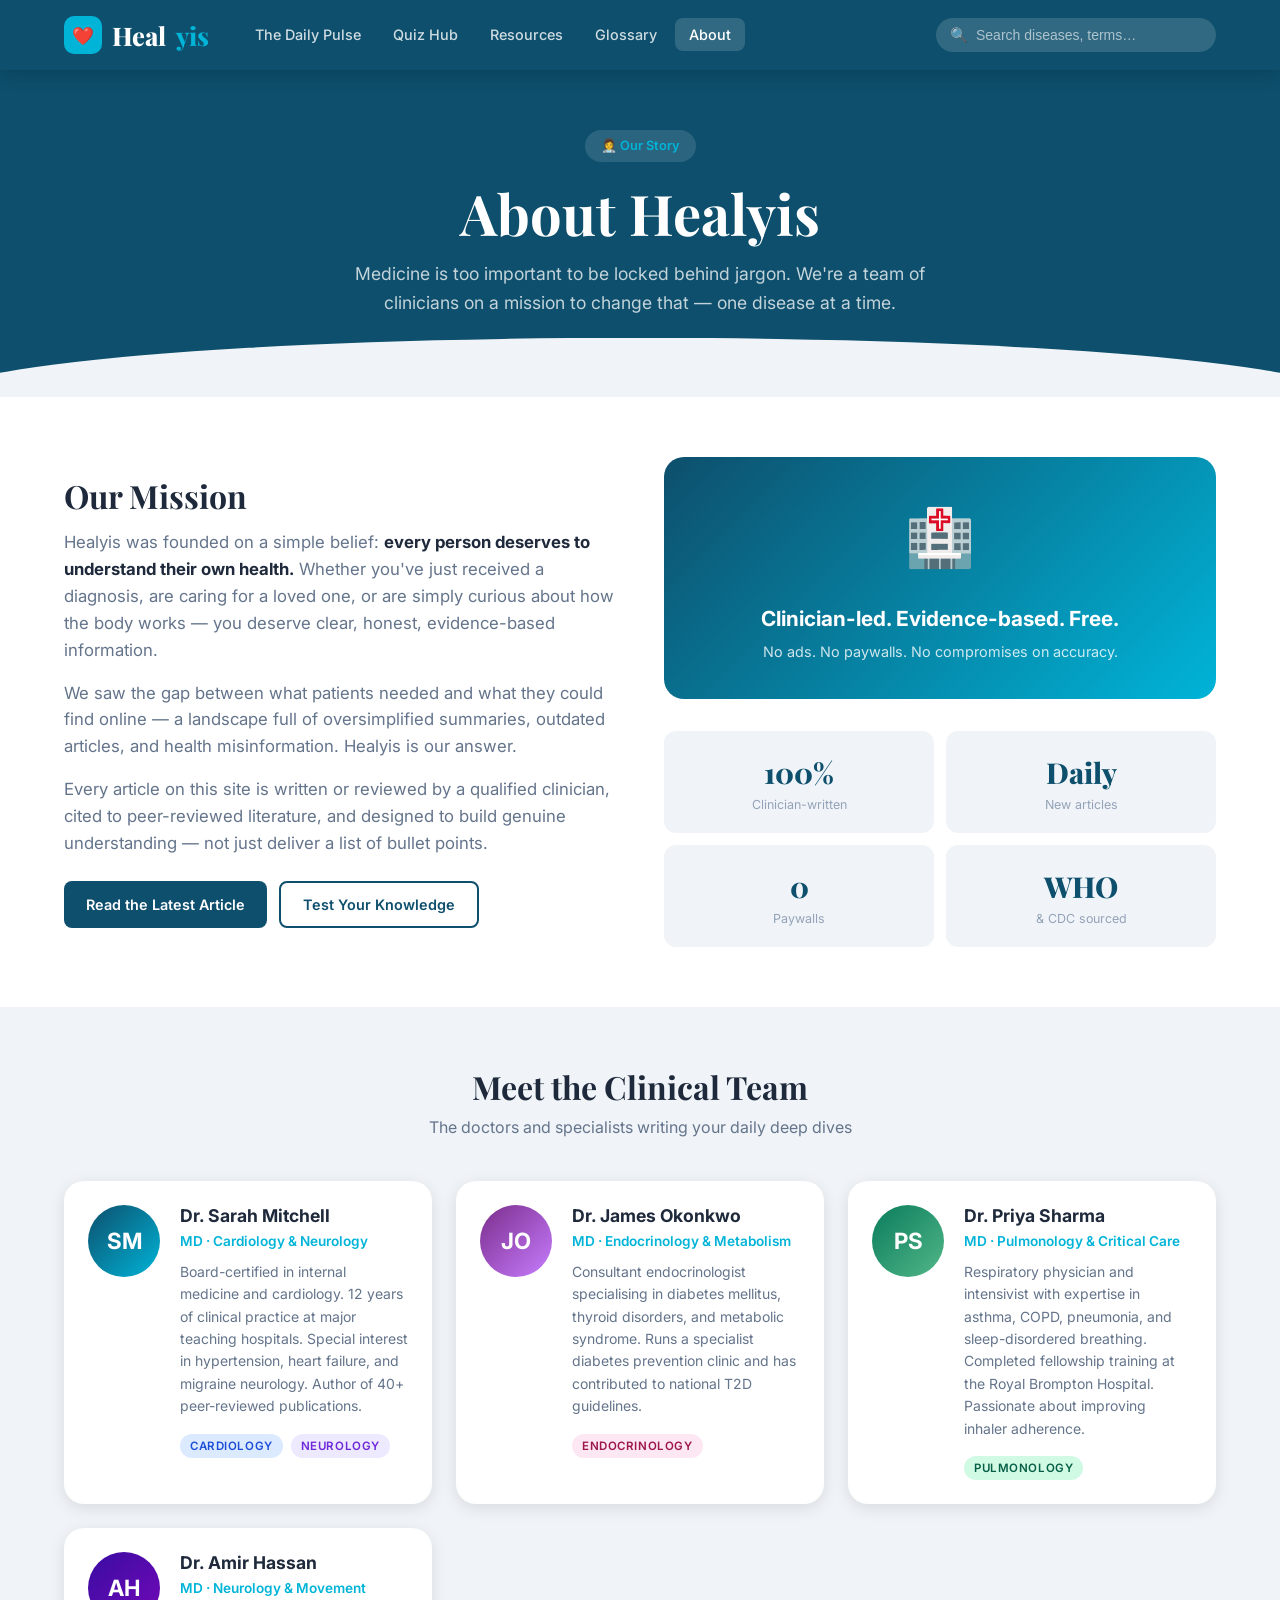
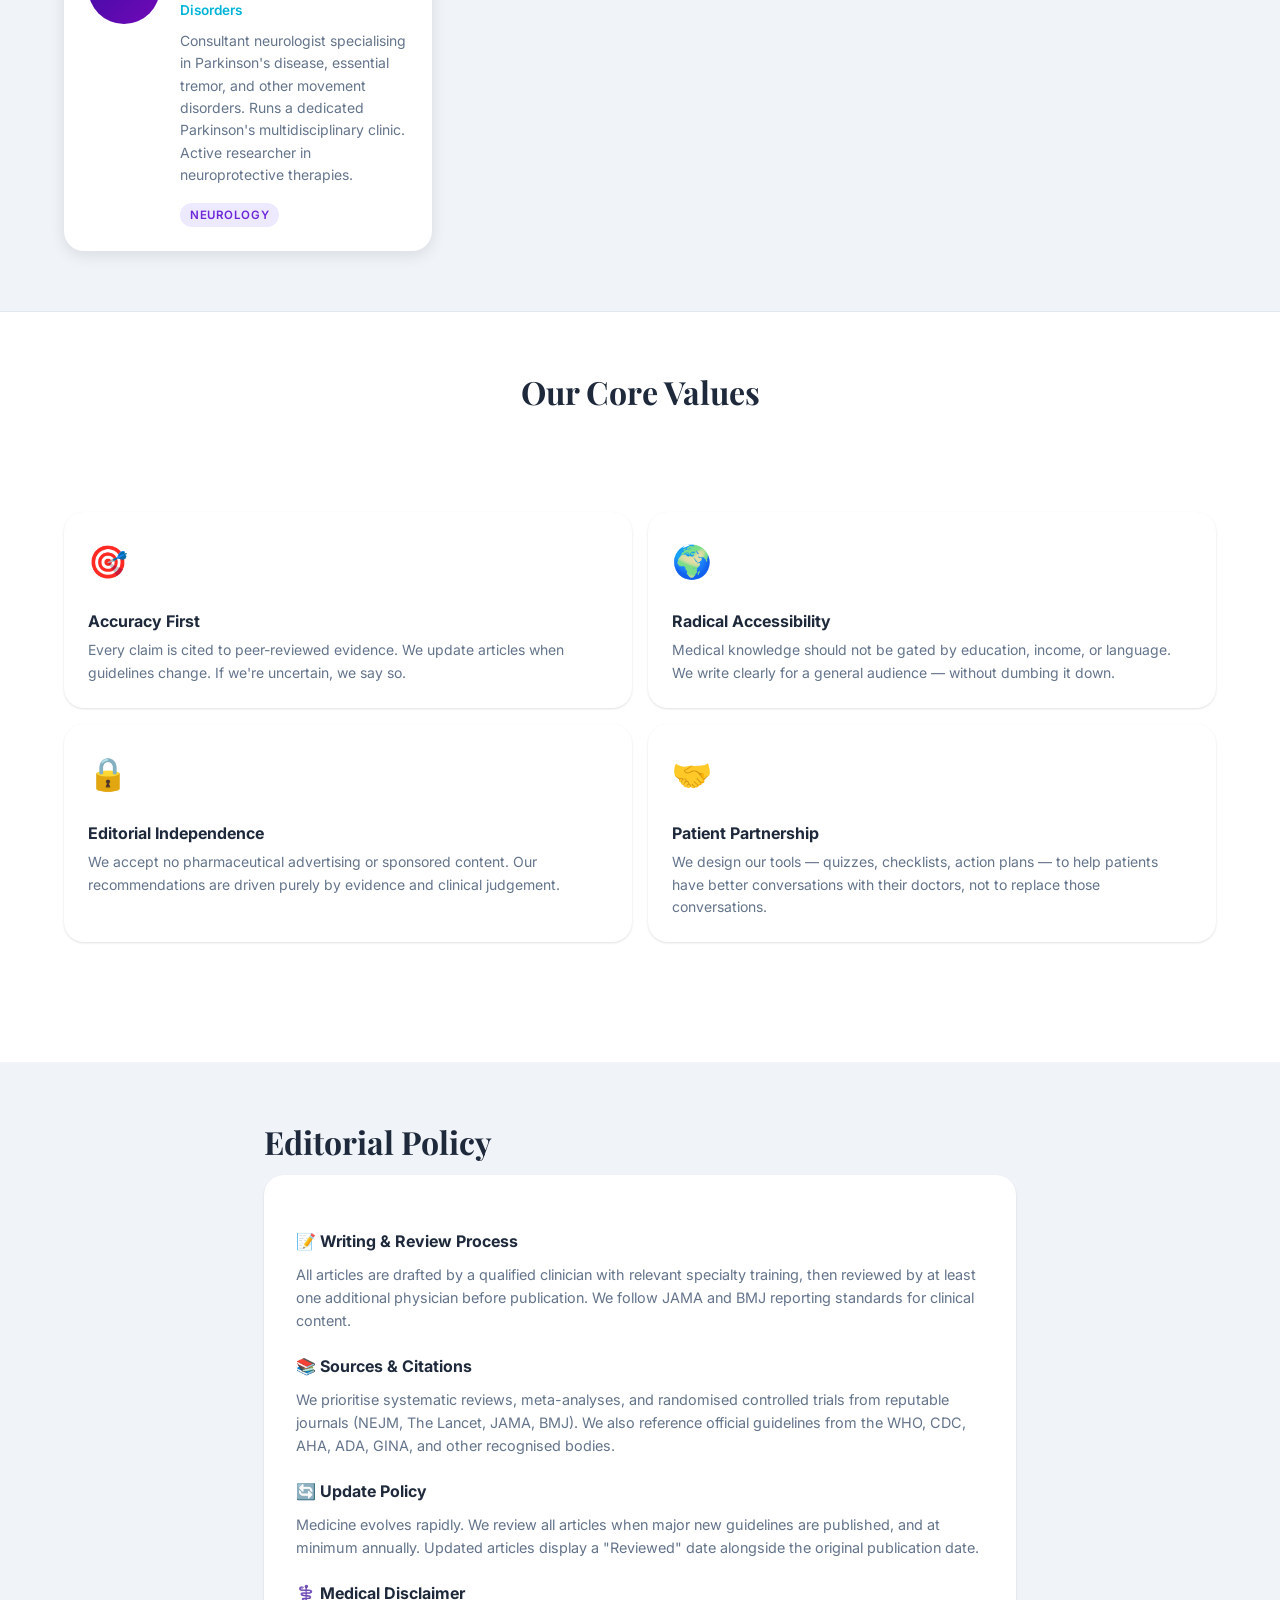
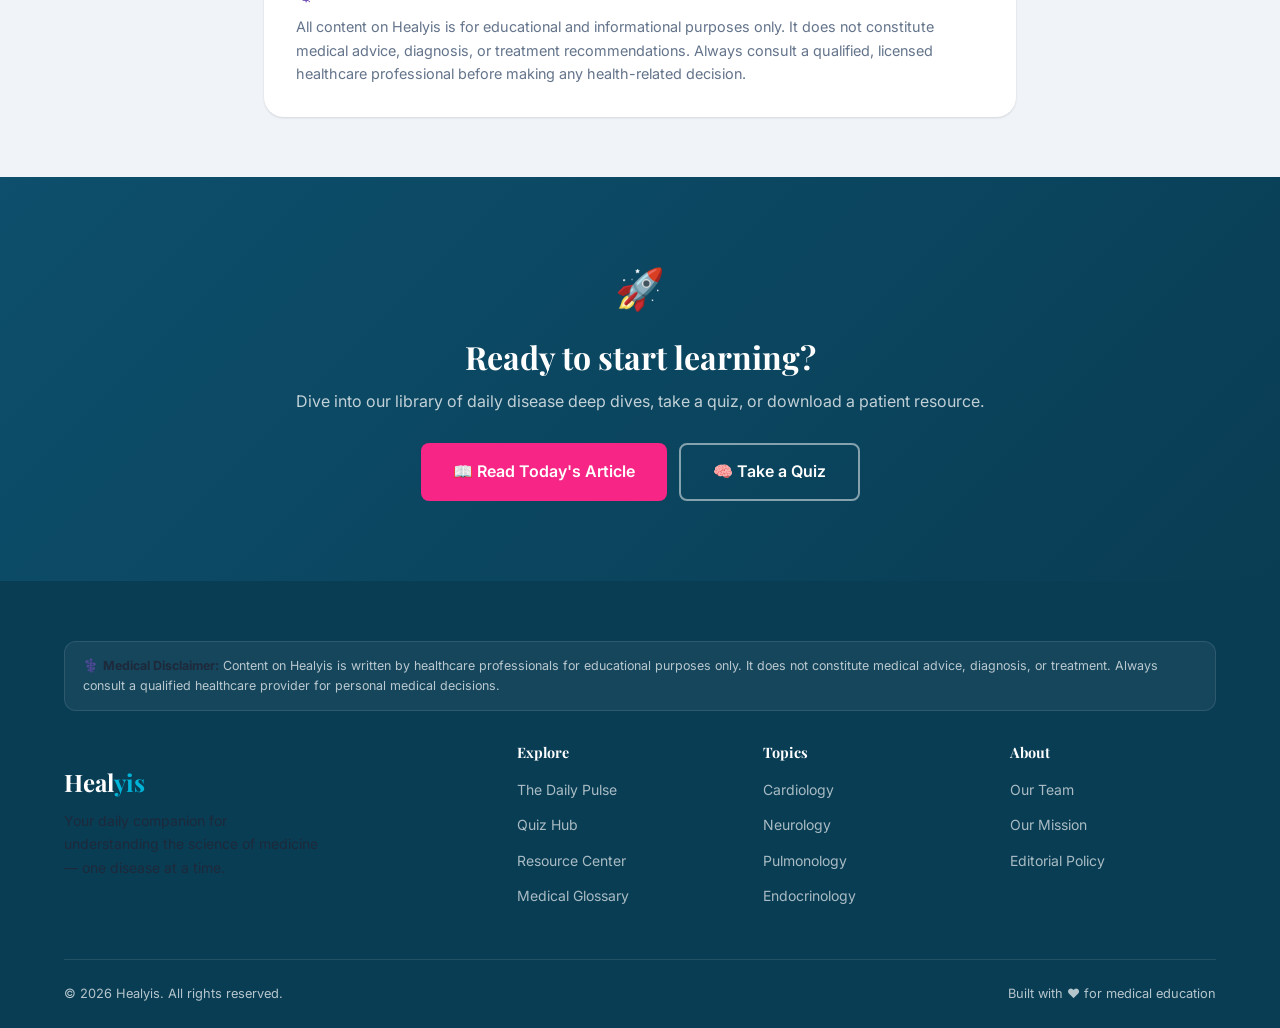
==== about.html @ 1b18c0e3 "Initial launch of Healyis medical blog Full-stack static website featuring: - 6 clinician-written di" ====
<!DOCTYPE html>
<html lang="en">
<head>
  <meta charset="UTF-8" />
  <meta name="viewport" content="width=device-width, initial-scale=1.0" />
  <title>About | Healyis</title>
  <meta name="description" content="Meet the clinical team behind Healyis and learn about our mission to make medicine accessible to everyone." />
  <link rel="stylesheet" href="css/style.css" />
  <link rel="icon" href="data:image/svg+xml,<svg xmlns='http://www.w3.org/2000/svg' viewBox='0 0 100 100'><text y='.9em' font-size='90'>❤️</text></svg>" />
</head>
<body data-page="about">

  <!-- ── Navigation ── -->
  <nav class="navbar">
    <div class="container nav-inner">
      <a class="nav-logo" href="index.html">
        <div class="logo-icon">❤️</div>
        Heal<span>yis</span>
      </a>
      <ul class="nav-links">
        <li><a href="index.html">The Daily Pulse</a></li>
        <li><a href="quiz-hub.html">Quiz Hub</a></li>
        <li><a href="resource-center.html">Resources</a></li>
        <li><a href="glossary.html">Glossary</a></li>
        <li><a href="about.html" class="active">About</a></li>
      </ul>
      <div class="nav-spacer"></div>
      <div class="nav-search-wrap">
        <span class="search-icon">🔍</span>
        <input type="search" id="navSearch" class="nav-search" placeholder="Search diseases, terms…" autocomplete="off" />
        <div id="searchDropdown" class="search-results-dropdown hidden"></div>
      </div>
      <button class="nav-menu-btn" id="mobileMenuBtn" aria-label="Menu">☰</button>
    </div>
  </nav>

  <!-- ── Mobile Nav ── -->
  <div class="mobile-nav" id="mobileNav">
    <div class="mobile-nav-header">
      <span style="color:#fff;font-size:1.3rem;font-family:'Playfair Display',serif;font-weight:800">Healyis</span>
      <button id="mobileNavClose" style="background:none;border:none;color:#fff;font-size:1.6rem;cursor:pointer">✕</button>
    </div>
    <ul class="mobile-nav-links">
      <li><a href="index.html">🏠 The Daily Pulse</a></li>
      <li><a href="quiz-hub.html">🧠 Quiz Hub</a></li>
      <li><a href="resource-center.html">📚 Resources</a></li>
      <li><a href="glossary.html">📖 Glossary</a></li>
      <li><a href="about.html">👩‍⚕️ About</a></li>
    </ul>
  </div>

  <!-- ── Hero ── -->
  <section class="page-hero">
    <div class="container page-hero-inner">
      <div class="page-hero-badge">👩‍⚕️ Our Story</div>
      <h1>About Healyis</h1>
      <p>Medicine is too important to be locked behind jargon. We're a team of clinicians on a mission to change that — one disease at a time.</p>
    </div>
  </section>

  <!-- ── Mission Section ── -->
  <section style="background:var(--surface);padding:0">
    <div class="container">
      <div class="about-grid">
        <div class="about-text fade-up">
          <h2>Our Mission</h2>
          <p>Healyis was founded on a simple belief: <strong>every person deserves to understand their own health.</strong> Whether you've just received a diagnosis, are caring for a loved one, or are simply curious about how the body works — you deserve clear, honest, evidence-based information.</p>
          <p>We saw the gap between what patients needed and what they could find online — a landscape full of oversimplified summaries, outdated articles, and health misinformation. Healyis is our answer.</p>
          <p>Every article on this site is written or reviewed by a qualified clinician, cited to peer-reviewed literature, and designed to build genuine understanding — not just deliver a list of bullet points.</p>
          <div style="display:flex;gap:12px;flex-wrap:wrap;margin-top:24px">
            <a href="index.html" class="btn btn-primary">Read the Latest Article</a>
            <a href="quiz-hub.html" class="btn btn-outline">Test Your Knowledge</a>
          </div>
        </div>
        <div class="about-visual fade-up">
          <div style="background:linear-gradient(135deg,var(--primary),var(--accent));border-radius:var(--radius-lg);padding:36px;color:#fff;text-align:center;margin-bottom:16px">
            <div style="font-size:3.5rem;margin-bottom:12px">🏥</div>
            <h3 style="color:#fff;font-size:1.3rem;margin-bottom:8px">Clinician-led. Evidence-based. Free.</h3>
            <p style="color:rgba(255,255,255,.8);font-size:.9rem;margin:0">No ads. No paywalls. No compromises on accuracy.</p>
          </div>
          <div style="display:grid;grid-template-columns:1fr 1fr;gap:12px">
            <div style="background:var(--bg);border-radius:var(--radius);padding:18px;text-align:center">
              <div style="font-size:1.8rem;font-weight:800;color:var(--primary);font-family:'Playfair Display',serif">100%</div>
              <div style="font-size:.78rem;color:var(--text-muted)">Clinician-written</div>
            </div>
            <div style="background:var(--bg);border-radius:var(--radius);padding:18px;text-align:center">
              <div style="font-size:1.8rem;font-weight:800;color:var(--primary);font-family:'Playfair Display',serif">Daily</div>
              <div style="font-size:.78rem;color:var(--text-muted)">New articles</div>
            </div>
            <div style="background:var(--bg);border-radius:var(--radius);padding:18px;text-align:center">
              <div style="font-size:1.8rem;font-weight:800;color:var(--primary);font-family:'Playfair Display',serif">0</div>
              <div style="font-size:.78rem;color:var(--text-muted)">Paywalls</div>
            </div>
            <div style="background:var(--bg);border-radius:var(--radius);padding:18px;text-align:center">
              <div style="font-size:1.8rem;font-weight:800;color:var(--primary);font-family:'Playfair Display',serif">WHO</div>
              <div style="font-size:.78rem;color:var(--text-muted)">& CDC sourced</div>
            </div>
          </div>
        </div>
      </div>
    </div>
  </section>

  <!-- ── Team Section ── -->
  <section style="background:var(--bg);padding:60px 0">
    <div class="container">
      <h2 style="text-align:center;margin-top:0;margin-bottom:8px">Meet the Clinical Team</h2>
      <p style="text-align:center;color:var(--text-light);margin-bottom:40px">The doctors and specialists writing your daily deep dives</p>
      <div style="display:grid;grid-template-columns:repeat(auto-fit,minmax(280px,1fr));gap:24px">

        <div class="author-profile-card fade-up">
          <div class="author-avatar-lg" style="background:linear-gradient(135deg,#0d4f6c,#00b4d8)">SM</div>
          <div class="author-details">
            <h3>Dr. Sarah Mitchell</h3>
            <div class="cred">MD · Cardiology & Neurology</div>
            <p>Board-certified in internal medicine and cardiology. 12 years of clinical practice at major teaching hospitals. Special interest in hypertension, heart failure, and migraine neurology. Author of 40+ peer-reviewed publications.</p>
            <div style="display:flex;gap:8px;flex-wrap:wrap;margin-top:8px">
              <span class="tag cardiology">Cardiology</span>
              <span class="tag neurology">Neurology</span>
            </div>
          </div>
        </div>

        <div class="author-profile-card fade-up">
          <div class="author-avatar-lg" style="background:linear-gradient(135deg,#7b2d8b,#c77dff)">JO</div>
          <div class="author-details">
            <h3>Dr. James Okonkwo</h3>
            <div class="cred">MD · Endocrinology & Metabolism</div>
            <p>Consultant endocrinologist specialising in diabetes mellitus, thyroid disorders, and metabolic syndrome. Runs a specialist diabetes prevention clinic and has contributed to national T2D guidelines.</p>
            <div style="display:flex;gap:8px;flex-wrap:wrap;margin-top:8px">
              <span class="tag endocrinology">Endocrinology</span>
            </div>
          </div>
        </div>

        <div class="author-profile-card fade-up">
          <div class="author-avatar-lg" style="background:linear-gradient(135deg,#0a7c5c,#52b788)">PS</div>
          <div class="author-details">
            <h3>Dr. Priya Sharma</h3>
            <div class="cred">MD · Pulmonology & Critical Care</div>
            <p>Respiratory physician and intensivist with expertise in asthma, COPD, pneumonia, and sleep-disordered breathing. Completed fellowship training at the Royal Brompton Hospital. Passionate about improving inhaler adherence.</p>
            <div style="display:flex;gap:8px;flex-wrap:wrap;margin-top:8px">
              <span class="tag pulmonology">Pulmonology</span>
            </div>
          </div>
        </div>

        <div class="author-profile-card fade-up">
          <div class="author-avatar-lg" style="background:linear-gradient(135deg,#3a0ca3,#7209b7)">AH</div>
          <div class="author-details">
            <h3>Dr. Amir Hassan</h3>
            <div class="cred">MD · Neurology & Movement Disorders</div>
            <p>Consultant neurologist specialising in Parkinson's disease, essential tremor, and other movement disorders. Runs a dedicated Parkinson's multidisciplinary clinic. Active researcher in neuroprotective therapies.</p>
            <div style="display:flex;gap:8px;flex-wrap:wrap;margin-top:8px">
              <span class="tag neurology">Neurology</span>
            </div>
          </div>
        </div>

      </div>
    </div>
  </section>

  <!-- ── Values ── -->
  <section style="background:var(--surface);padding:60px 0;border-top:1px solid var(--border)">
    <div class="container">
      <h2 style="text-align:center;margin-top:0;margin-bottom:40px">Our Core Values</h2>
      <div class="values-grid">
        <div class="value-card fade-up">
          <div class="value-icon">🎯</div>
          <h3>Accuracy First</h3>
          <p>Every claim is cited to peer-reviewed evidence. We update articles when guidelines change. If we're uncertain, we say so.</p>
        </div>
        <div class="value-card fade-up">
          <div class="value-icon">🌍</div>
          <h3>Radical Accessibility</h3>
          <p>Medical knowledge should not be gated by education, income, or language. We write clearly for a general audience — without dumbing it down.</p>
        </div>
        <div class="value-card fade-up">
          <div class="value-icon">🔒</div>
          <h3>Editorial Independence</h3>
          <p>We accept no pharmaceutical advertising or sponsored content. Our recommendations are driven purely by evidence and clinical judgement.</p>
        </div>
        <div class="value-card fade-up">
          <div class="value-icon">🤝</div>
          <h3>Patient Partnership</h3>
          <p>We design our tools — quizzes, checklists, action plans — to help patients have better conversations with their doctors, not to replace those conversations.</p>
        </div>
      </div>
    </div>
  </section>

  <!-- ── Editorial Policy ── -->
  <section style="background:var(--bg);padding:60px 0">
    <div class="container" style="max-width:800px">
      <h2 style="margin-top:0">Editorial Policy</h2>
      <div style="background:var(--surface);border-radius:var(--radius-lg);padding:32px;box-shadow:var(--shadow-sm)">
        <h3 style="font-size:1rem;margin-bottom:12px">📝 Writing & Review Process</h3>
        <p style="font-size:.9rem;color:var(--text-light)">All articles are drafted by a qualified clinician with relevant specialty training, then reviewed by at least one additional physician before publication. We follow JAMA and BMJ reporting standards for clinical content.</p>

        <h3 style="font-size:1rem;margin-top:24px;margin-bottom:12px">📚 Sources & Citations</h3>
        <p style="font-size:.9rem;color:var(--text-light)">We prioritise systematic reviews, meta-analyses, and randomised controlled trials from reputable journals (NEJM, The Lancet, JAMA, BMJ). We also reference official guidelines from the WHO, CDC, AHA, ADA, GINA, and other recognised bodies.</p>

        <h3 style="font-size:1rem;margin-top:24px;margin-bottom:12px">🔄 Update Policy</h3>
        <p style="font-size:.9rem;color:var(--text-light)">Medicine evolves rapidly. We review all articles when major new guidelines are published, and at minimum annually. Updated articles display a "Reviewed" date alongside the original publication date.</p>

        <h3 style="font-size:1rem;margin-top:24px;margin-bottom:12px">⚕️ Medical Disclaimer</h3>
        <p style="font-size:.9rem;color:var(--text-light);margin:0">All content on Healyis is for educational and informational purposes only. It does not constitute medical advice, diagnosis, or treatment recommendations. Always consult a qualified, licensed healthcare professional before making any health-related decision.</p>
      </div>
    </div>
  </section>

  <!-- ── CTA ── -->
  <section class="newsletter-section">
    <div class="container">
      <span style="font-size:2.5rem">🚀</span>
      <h2 style="margin-top:16px">Ready to start learning?</h2>
      <p>Dive into our library of daily disease deep dives, take a quiz, or download a patient resource.</p>
      <div style="display:flex;gap:12px;justify-content:center;flex-wrap:wrap">
        <a href="index.html" class="btn btn-accent btn-lg">📖 Read Today's Article</a>
        <a href="quiz-hub.html" class="btn btn-outline btn-lg" style="border-color:rgba(255,255,255,.5);color:#fff">🧠 Take a Quiz</a>
      </div>
    </div>
  </section>

  <!-- ── Footer ── -->
  <footer class="footer">
    <div class="container">
      <div class="footer-disclaimer">
        ⚕️ <strong>Medical Disclaimer:</strong> Content on Healyis is written by healthcare professionals for educational purposes only. It does not constitute medical advice, diagnosis, or treatment. Always consult a qualified healthcare provider for personal medical decisions.
      </div>
      <div class="footer-grid">
        <div class="footer-brand">
          <h3>Heal<span>yis</span></h3>
          <p>Your daily companion for understanding the science of medicine — one disease at a time.</p>
        </div>
        <div class="footer-col">
          <h4>Explore</h4>
          <ul class="footer-links">
            <li><a href="index.html">The Daily Pulse</a></li>
            <li><a href="quiz-hub.html">Quiz Hub</a></li>
            <li><a href="resource-center.html">Resource Center</a></li>
            <li><a href="glossary.html">Medical Glossary</a></li>
          </ul>
        </div>
        <div class="footer-col">
          <h4>Topics</h4>
          <ul class="footer-links">
            <li><a href="index.html">Cardiology</a></li>
            <li><a href="index.html">Neurology</a></li>
            <li><a href="index.html">Pulmonology</a></li>
            <li><a href="index.html">Endocrinology</a></li>
          </ul>
        </div>
        <div class="footer-col">
          <h4>About</h4>
          <ul class="footer-links">
            <li><a href="about.html">Our Team</a></li>
            <li><a href="about.html">Our Mission</a></li>
            <li><a href="about.html">Editorial Policy</a></li>
          </ul>
        </div>
      </div>
      <div class="footer-bottom">
        <span>© 2026 Healyis. All rights reserved.</span>
        <span>Built with ❤️ for medical education</span>
      </div>
    </div>
  </footer>

  <div class="toast-container"></div>

  <script src="js/data.js"></script>
  <script src="js/quiz-engine.js"></script>
  <script src="js/app.js"></script>
</body>
</html>
---- css/style.css ----
/* ─────────────────────────────────────────────
   Healyis — Main Stylesheet
   ───────────────────────────────────────────── */

@import url('https://fonts.googleapis.com/css2?family=Playfair+Display:wght@600;700;800&family=Inter:wght@300;400;500;600;700&display=swap');

/* ── CSS Variables ── */
:root {
  --primary:      #0d4f6c;
  --primary-dark: #093d54;
  --accent:       #00b4d8;
  --accent2:      #f72585;
  --bg:           #f0f4f8;
  --surface:      #ffffff;
  --surface2:     #e8eef4;
  --text:         #1e293b;
  --text-light:   #64748b;
  --text-muted:   #94a3b8;
  --border:       #e2e8f0;
  --success:      #10b981;
  --danger:       #ef4444;
  --warning:      #f59e0b;
  --shadow-sm:    0 1px 3px rgba(0,0,0,.08), 0 1px 2px rgba(0,0,0,.05);
  --shadow:       0 4px 16px rgba(0,0,0,.1);
  --shadow-lg:    0 20px 48px rgba(0,0,0,.14);
  --radius:       12px;
  --radius-lg:    20px;
  --nav-h:        70px;
  --transition:   .25s cubic-bezier(.4,0,.2,1);
}

/* ── Reset & Base ── */
*, *::before, *::after { box-sizing: border-box; margin: 0; padding: 0; }
html { scroll-behavior: smooth; font-size: 16px; }
body {
  font-family: 'Inter', sans-serif;
  background: var(--bg);
  color: var(--text);
  line-height: 1.6;
  -webkit-font-smoothing: antialiased;
}
img { max-width: 100%; display: block; }
a { color: var(--primary); text-decoration: none; }
a:hover { color: var(--accent); }
ul, ol { padding-left: 1.4em; }

/* ── Typography ── */
h1, h2, h3, h4 {
  font-family: 'Playfair Display', serif;
  line-height: 1.25;
  color: var(--text);
}
h1 { font-size: clamp(2rem, 5vw, 3.5rem); }
h2 { font-size: clamp(1.4rem, 3vw, 2rem); margin: 2rem 0 .8rem; }
h3 { font-size: 1.2rem; margin: 1.5rem 0 .6rem; font-family: 'Inter', sans-serif; font-weight: 700; }
p  { margin-bottom: 1rem; color: var(--text); }
strong { color: var(--text); }

/* ── Utility ── */
.container { max-width: 1200px; margin: 0 auto; padding: 0 24px; }
.text-center { text-align: center; }
.text-muted { color: var(--text-muted); }
.hidden { display: none !important; }
.tag {
  display: inline-block;
  font-size: .72rem;
  font-weight: 600;
  text-transform: uppercase;
  letter-spacing: .05em;
  padding: 3px 10px;
  border-radius: 50px;
  background: var(--surface2);
  color: var(--primary);
}
.tag.cardiology  { background: #dbeafe; color: #1d4ed8; }
.tag.neurology   { background: #ede9fe; color: #6d28d9; }
.tag.pulmonology { background: #d1fae5; color: #065f46; }
.tag.endocrinology { background: #fce7f3; color: #9d174d; }
.tag.general     { background: #f1f5f9; color: #475569; }

/* ── Buttons ── */
.btn {
  display: inline-flex; align-items: center; gap: 8px;
  padding: 10px 22px;
  border-radius: 8px;
  font-size: .9rem; font-weight: 600;
  cursor: pointer;
  border: none;
  transition: all var(--transition);
  white-space: nowrap;
}
.btn-primary  { background: var(--primary); color: #fff; }
.btn-primary:hover  { background: var(--primary-dark); transform: translateY(-1px); box-shadow: var(--shadow); }
.btn-accent   { background: var(--accent2); color: #fff; }
.btn-accent:hover   { opacity: .9; transform: translateY(-1px); }
.btn-outline  { background: transparent; border: 2px solid var(--primary); color: var(--primary); }
.btn-outline:hover  { background: var(--primary); color: #fff; }
.btn-ghost    { background: transparent; color: var(--text-light); padding: 8px 16px; }
.btn-ghost:hover    { background: var(--surface2); color: var(--text); }
.btn-sm { padding: 7px 16px; font-size: .8rem; }
.btn-lg { padding: 14px 32px; font-size: 1rem; }

/* ──────────────────────────────────────────────
   NAVIGATION
   ────────────────────────────────────────────── */
.navbar {
  position: sticky; top: 0; z-index: 1000;
  background: var(--primary);
  backdrop-filter: blur(12px);
  height: var(--nav-h);
  display: flex; align-items: center;
  box-shadow: 0 2px 20px rgba(0,0,0,.2);
}
.nav-inner {
  display: flex; align-items: center; gap: 32px;
  width: 100%;
}
.nav-logo {
  display: flex; align-items: center; gap: 10px;
  font-family: 'Playfair Display', serif;
  font-size: 1.6rem; font-weight: 800;
  color: #fff; text-decoration: none;
  flex-shrink: 0;
}
.nav-logo span { color: var(--accent); }
.logo-icon {
  width: 38px; height: 38px;
  background: var(--accent);
  border-radius: 10px;
  display: flex; align-items: center; justify-content: center;
  font-size: 1.1rem;
}
.nav-links {
  display: flex; align-items: center; gap: 4px;
  list-style: none; padding: 0; margin: 0;
}
.nav-links a {
  color: rgba(255,255,255,.8);
  font-size: .9rem; font-weight: 500;
  padding: 8px 14px;
  border-radius: 8px;
  transition: all var(--transition);
  text-decoration: none;
}
.nav-links a:hover, .nav-links a.active {
  background: rgba(255,255,255,.15);
  color: #fff;
}
.nav-spacer { flex: 1; }
.nav-search-wrap {
  position: relative;
  max-width: 280px; width: 100%;
}
.nav-search {
  width: 100%;
  padding: 9px 16px 9px 40px;
  border: none; border-radius: 24px;
  background: rgba(255,255,255,.15);
  color: #fff; font-size: .875rem;
  outline: none;
  transition: all var(--transition);
}
.nav-search::placeholder { color: rgba(255,255,255,.6); }
.nav-search:focus {
  background: rgba(255,255,255,.25);
  box-shadow: 0 0 0 3px rgba(0,180,216,.4);
}
.search-icon {
  position: absolute; left: 14px; top: 50%; transform: translateY(-50%);
  color: rgba(255,255,255,.7); font-size: .9rem; pointer-events: none;
}
.search-results-dropdown {
  position: absolute; top: calc(100% + 8px); left: 0; right: 0;
  background: var(--surface);
  border-radius: var(--radius);
  box-shadow: var(--shadow-lg);
  z-index: 9999;
  overflow: hidden;
  max-height: 400px; overflow-y: auto;
}
.search-result-item {
  display: flex; align-items: center; gap: 12px;
  padding: 12px 16px;
  cursor: pointer;
  transition: background var(--transition);
  border-bottom: 1px solid var(--border);
  text-decoration: none; color: var(--text);
}
.search-result-item:hover { background: var(--bg); }
.search-result-item:last-child { border-bottom: none; }
.search-result-icon { font-size: 1.4rem; }
.search-result-info h4 { font-family: 'Inter', sans-serif; font-size: .875rem; font-weight: 600; }
.search-result-info p { font-size: .75rem; color: var(--text-muted); margin: 0; }

.nav-menu-btn {
  display: none;
  background: none; border: none;
  color: #fff; font-size: 1.4rem;
  cursor: pointer; padding: 8px;
}

/* ──────────────────────────────────────────────
   PAGE HERO / BANNER
   ────────────────────────────────────────────── */
.page-hero {
  background: var(--primary);
  padding: 60px 0 80px;
  position: relative; overflow: hidden;
}
.page-hero::after {
  content: '';
  position: absolute; bottom: -1px; left: 0; right: 0; height: 60px;
  background: var(--bg);
  clip-path: ellipse(55% 100% at 50% 100%);
}
.page-hero-inner { text-align: center; }
.page-hero-badge {
  display: inline-flex; align-items: center; gap: 6px;
  background: rgba(255,255,255,.12);
  color: var(--accent); font-size: .8rem; font-weight: 600;
  padding: 6px 16px; border-radius: 50px;
  margin-bottom: 16px;
}
.page-hero h1 { color: #fff; margin-bottom: 12px; }
.page-hero p { color: rgba(255,255,255,.75); font-size: 1.1rem; max-width: 600px; margin: 0 auto; }

/* ──────────────────────────────────────────────
   HOMEPAGE HERO
   ────────────────────────────────────────────── */
.home-hero {
  background: var(--primary);
  padding: 0;
  overflow: hidden;
}
.home-hero-inner {
  display: grid; grid-template-columns: 1fr 1fr;
  gap: 0; min-height: 520px;
}
.home-hero-content {
  padding: 80px 48px 80px 0;
  display: flex; flex-direction: column; justify-content: center;
}
.hero-badge {
  display: inline-flex; align-items: center; gap: 8px;
  background: rgba(0,180,216,.2);
  border: 1px solid rgba(0,180,216,.4);
  color: var(--accent); font-size: .8rem; font-weight: 700;
  padding: 6px 16px; border-radius: 50px;
  margin-bottom: 20px; width: fit-content;
}
.badge-dot {
  width: 7px; height: 7px; border-radius: 50%;
  background: var(--accent);
  animation: pulse 2s infinite;
}
@keyframes pulse {
  0%, 100% { opacity: 1; }
  50%       { opacity: .4; }
}
.home-hero h1 { color: #fff; margin-bottom: 16px; line-height: 1.15; }
.home-hero h1 em { color: var(--accent); font-style: normal; }
.home-hero p { color: rgba(255,255,255,.75); font-size: 1.05rem; margin-bottom: 28px; max-width: 440px; }
.hero-actions { display: flex; gap: 12px; flex-wrap: wrap; }
.hero-stats {
  display: flex; gap: 28px; margin-top: 40px;
}
.stat-item { text-align: center; }
.stat-num { display: block; font-size: 1.6rem; font-weight: 800; color: var(--accent); font-family: 'Playfair Display', serif; }
.stat-lbl { font-size: .75rem; color: rgba(255,255,255,.6); font-weight: 500; }

.home-hero-visual {
  background: rgba(255,255,255,.05);
  display: flex; align-items: center; justify-content: center;
  position: relative;
  padding: 40px;
}
.hero-card-preview {
  background: rgba(255,255,255,.12);
  backdrop-filter: blur(10px);
  border: 1px solid rgba(255,255,255,.2);
  border-radius: var(--radius-lg);
  padding: 28px;
  width: 100%; max-width: 320px;
  transform: rotate(-2deg);
}
.hero-card-preview h3 { color: #fff; font-size: 1.15rem; margin: 12px 0 8px; }
.hero-card-preview p  { color: rgba(255,255,255,.7); font-size: .85rem; margin-bottom: 16px; }
.progress-ring {
  width: 56px; height: 56px;
  border-radius: 50%;
  background: conic-gradient(var(--accent) 80%, rgba(255,255,255,.2) 0);
  display: flex; align-items: center; justify-content: center;
  font-size: .7rem; font-weight: 700; color: #fff;
}
.mini-tags { display: flex; gap: 6px; flex-wrap: wrap; }
.mini-tag {
  background: rgba(255,255,255,.15); color: rgba(255,255,255,.9);
  font-size: .7rem; padding: 3px 10px; border-radius: 50px;
}

/* ──────────────────────────────────────────────
   FILTER BAR
   ────────────────────────────────────────────── */
.filter-bar {
  background: var(--surface);
  border-bottom: 1px solid var(--border);
  padding: 16px 0;
  position: sticky; top: var(--nav-h); z-index: 100;
  box-shadow: var(--shadow-sm);
}
.filter-inner {
  display: flex; align-items: center; gap: 8px;
  overflow-x: auto; padding-bottom: 2px;
  scrollbar-width: none;
}
.filter-inner::-webkit-scrollbar { display: none; }
.filter-btn {
  padding: 8px 18px;
  border: 1.5px solid var(--border);
  border-radius: 50px;
  background: transparent;
  color: var(--text-light);
  font-size: .85rem; font-weight: 500;
  cursor: pointer;
  white-space: nowrap;
  transition: all var(--transition);
}
.filter-btn:hover { border-color: var(--primary); color: var(--primary); }
.filter-btn.active {
  background: var(--primary);
  border-color: var(--primary);
  color: #fff;
}

/* ──────────────────────────────────────────────
   POSTS GRID
   ────────────────────────────────────────────── */
.posts-section { padding: 48px 0 80px; }
.section-header {
  display: flex; align-items: baseline; justify-content: space-between;
  margin-bottom: 28px;
}
.section-title { font-size: 1.6rem; }
.posts-grid {
  display: grid;
  grid-template-columns: repeat(auto-fill, minmax(340px, 1fr));
  gap: 24px;
}
.post-card {
  background: var(--surface);
  border-radius: var(--radius-lg);
  overflow: hidden;
  box-shadow: var(--shadow-sm);
  transition: all var(--transition);
  cursor: pointer;
  position: relative;
  display: flex; flex-direction: column;
}
.post-card:hover {
  transform: translateY(-4px);
  box-shadow: var(--shadow-lg);
}
.card-hero {
  height: 160px;
  display: flex; align-items: center; justify-content: center;
  font-size: 3.5rem;
  position: relative;
  overflow: hidden;
}
.card-hero::after {
  content: '';
  position: absolute; inset: 0;
  background: linear-gradient(to bottom, transparent 50%, rgba(0,0,0,.3));
}
.card-category-badge {
  position: absolute; top: 16px; left: 16px;
  background: rgba(255,255,255,.95);
  font-size: .7rem; font-weight: 700;
  padding: 4px 12px; border-radius: 50px;
  color: var(--primary);
  z-index: 1;
}
.bookmark-btn {
  position: absolute; top: 12px; right: 12px;
  background: rgba(255,255,255,.9);
  border: none; border-radius: 50%;
  width: 34px; height: 34px;
  display: flex; align-items: center; justify-content: center;
  cursor: pointer; font-size: 1rem;
  transition: all var(--transition);
  z-index: 2;
}
.bookmark-btn:hover { background: var(--surface); transform: scale(1.1); }
.bookmark-btn.active { background: var(--accent2); }
.card-body { padding: 20px; flex: 1; display: flex; flex-direction: column; }
.card-meta {
  display: flex; align-items: center; gap: 12px;
  font-size: .75rem; color: var(--text-muted); margin-bottom: 10px;
}
.card-meta span { display: flex; align-items: center; gap: 4px; }
.card-title {
  font-size: 1.1rem; font-weight: 700;
  font-family: 'Playfair Display', serif;
  color: var(--text); margin-bottom: 8px;
  line-height: 1.35;
}
.card-subtitle {
  font-size: .85rem; color: var(--text-light);
  margin-bottom: 16px;
}
.card-footer {
  display: flex; align-items: center; justify-content: space-between;
  margin-top: auto; padding-top: 16px;
  border-top: 1px solid var(--border);
}
.author-mini { display: flex; align-items: center; gap: 8px; }
.avatar-sm {
  width: 28px; height: 28px; border-radius: 50%;
  background: var(--primary);
  display: flex; align-items: center; justify-content: center;
  font-size: .65rem; font-weight: 700; color: #fff;
}
.author-mini-name { font-size: .75rem; font-weight: 600; color: var(--text-light); }
.read-more-btn {
  font-size: .8rem; font-weight: 600; color: var(--accent);
  display: flex; align-items: center; gap: 4px;
}

/* Featured card */
.post-card.featured {
  grid-column: 1 / -1;
  flex-direction: row;
}
.post-card.featured .card-hero { width: 380px; flex-shrink: 0; height: auto; min-height: 200px; font-size: 5rem; }
.post-card.featured .card-title { font-size: 1.5rem; }
.featured-badge {
  position: absolute; top: 16px; right: 16px;
  background: var(--accent2);
  color: #fff; font-size: .7rem; font-weight: 700;
  padding: 4px 12px; border-radius: 50px;
  z-index: 1;
}

/* ──────────────────────────────────────────────
   NEWSLETTER SECTION
   ────────────────────────────────────────────── */
.newsletter-section {
  background: linear-gradient(135deg, var(--primary) 0%, var(--primary-dark) 100%);
  padding: 80px 0;
  text-align: center;
}
.newsletter-section h2 { color: #fff; margin-top: 0; }
.newsletter-section p { color: rgba(255,255,255,.75); margin-bottom: 28px; }
.newsletter-form {
  display: flex; gap: 12px; justify-content: center; flex-wrap: wrap;
  max-width: 480px; margin: 0 auto;
}
.newsletter-input {
  flex: 1; min-width: 220px;
  padding: 12px 20px;
  border: none; border-radius: 8px;
  font-size: .95rem; outline: none;
}

/* ──────────────────────────────────────────────
   POST PAGE
   ────────────────────────────────────────────── */
.post-layout {
  display: grid;
  grid-template-columns: 1fr 340px;
  gap: 32px;
  padding: 48px 0 80px;
  align-items: start;
}
.post-hero {
  border-radius: var(--radius-lg);
  overflow: hidden;
  height: 280px;
  display: flex; align-items: center; justify-content: center;
  font-size: 6rem;
  margin-bottom: 32px;
}
.post-header { margin-bottom: 28px; }
.post-cats { display: flex; gap: 8px; margin-bottom: 12px; }
.post-title { font-size: clamp(1.8rem, 4vw, 2.8rem); margin-bottom: 10px; }
.post-subtitle { font-size: 1.1rem; color: var(--text-light); margin-bottom: 20px; }
.post-meta-bar {
  display: flex; align-items: center; gap: 20px;
  padding: 16px 0;
  border-top: 1px solid var(--border);
  border-bottom: 1px solid var(--border);
  margin-bottom: 32px;
  flex-wrap: wrap;
}
.author-info { display: flex; align-items: center; gap: 12px; }
.avatar {
  width: 44px; height: 44px; border-radius: 50%;
  background: var(--primary);
  display: flex; align-items: center; justify-content: center;
  font-size: .85rem; font-weight: 700; color: #fff;
}
.author-name { font-weight: 700; font-size: .9rem; }
.author-cred { font-size: .78rem; color: var(--text-light); }
.meta-divider { color: var(--border); }
.meta-item { display: flex; align-items: center; gap: 6px; font-size: .85rem; color: var(--text-light); }
.post-actions-bar {
  display: flex; gap: 10px; margin-left: auto;
}

/* Post Content */
.post-content h2 { color: var(--primary); border-bottom: 2px solid var(--accent); padding-bottom: 8px; margin-top: 2.5rem; }
.post-content h3 { color: var(--text); }
.post-content p { line-height: 1.8; margin-bottom: 1.1rem; }
.post-content ul, .post-content ol { line-height: 1.8; margin-bottom: 1.1rem; }
.post-content li { margin-bottom: .4rem; }
.post-content strong { color: var(--primary); }
.callout {
  background: linear-gradient(135deg, #eff6ff, #dbeafe);
  border-left: 4px solid var(--accent);
  border-radius: 0 var(--radius) var(--radius) 0;
  padding: 16px 20px;
  margin: 20px 0;
  font-size: .95rem;
}

/* BP / Comparison Tables */
.bp-table { overflow-x: auto; margin: 20px 0; }
.bp-table table {
  width: 100%; border-collapse: collapse;
  border-radius: var(--radius); overflow: hidden;
  box-shadow: var(--shadow-sm);
}
.bp-table th {
  background: var(--primary); color: #fff;
  padding: 12px 16px; text-align: left;
  font-size: .85rem; font-weight: 600;
}
.bp-table td {
  padding: 12px 16px;
  border-bottom: 1px solid var(--border);
  font-size: .875rem;
}
.bp-table tr:last-child td { border-bottom: none; }
.bp-table tr:nth-child(even) td { background: var(--bg); }
.bp-table .normal td { color: #065f46; }
.bp-table .elevated td { color: #d97706; }
.bp-table .stage1 td { color: #ea580c; }
.bp-table .stage2 td, .bp-table .crisis td { color: #dc2626; }

/* ── Sidebar ── */
.sidebar { display: flex; flex-direction: column; gap: 24px; }
.sidebar-card {
  background: var(--surface);
  border-radius: var(--radius-lg);
  padding: 24px;
  box-shadow: var(--shadow-sm);
}
.sidebar-card h3 {
  font-size: 1rem; margin: 0 0 16px;
  display: flex; align-items: center; gap: 8px;
  color: var(--text);
}
.quick-fact-section { margin-bottom: 16px; }
.quick-fact-section:last-child { margin-bottom: 0; }
.quick-fact-label {
  font-size: .75rem; font-weight: 700; text-transform: uppercase;
  letter-spacing: .06em; color: var(--text-muted);
  margin-bottom: 8px;
}
.quick-fact-list { list-style: none; padding: 0; }
.quick-fact-list li {
  display: flex; align-items: flex-start; gap: 8px;
  font-size: .85rem; padding: 5px 0;
  border-bottom: 1px solid var(--border);
  color: var(--text);
}
.quick-fact-list li::before { content: '•'; color: var(--accent); font-weight: 700; flex-shrink: 0; margin-top: 1px; }
.quick-fact-list li:last-child { border-bottom: none; }
.when-doctor {
  background: #fef2f2;
  border: 1px solid #fecaca;
  border-radius: var(--radius);
  padding: 12px 14px;
  font-size: .82rem; line-height: 1.5;
  color: #7f1d1d;
}

/* ── References ── */
.references-section {
  margin-top: 40px;
  padding-top: 24px;
  border-top: 2px solid var(--border);
}
.references-section h3 { font-size: 1rem; margin-bottom: 12px; }
.ref-list { list-style: none; padding: 0; }
.ref-list li {
  font-size: .82rem; color: var(--text-light);
  padding: 8px 0;
  border-bottom: 1px solid var(--border);
  counter-increment: refs;
  display: flex; gap: 10px;
}
.ref-list li::before { content: '[' counter(refs) ']'; color: var(--primary); font-weight: 700; flex-shrink: 0; }
.ref-list { counter-reset: refs; }
.ref-list a { color: var(--accent); }
.ref-list li:last-child { border-bottom: none; }

/* ── Disclaimer ── */
.medical-disclaimer {
  background: #fffbeb;
  border: 1px solid #fde68a;
  border-radius: var(--radius);
  padding: 14px 18px;
  font-size: .8rem;
  color: #92400e;
  display: flex; gap: 10px; align-items: flex-start;
}
.disclaimer-icon { font-size: 1.2rem; flex-shrink: 0; }

/* Social share */
.social-share { display: flex; gap: 8px; flex-wrap: wrap; }
.share-btn {
  display: flex; align-items: center; gap: 6px;
  padding: 8px 16px; border-radius: 8px;
  font-size: .8rem; font-weight: 600;
  cursor: pointer; border: none;
  transition: all var(--transition);
}
.share-btn.whatsapp { background: #25d366; color: #fff; }
.share-btn.twitter  { background: #1da1f2; color: #fff; }
.share-btn.copy     { background: var(--surface2); color: var(--text); }
.share-btn:hover    { opacity: .85; transform: translateY(-1px); }

/* ──────────────────────────────────────────────
   QUIZ ENGINE
   ────────────────────────────────────────────── */
.quiz-container {
  background: var(--surface);
  border-radius: var(--radius-lg);
  padding: 28px;
  box-shadow: var(--shadow-sm);
}
.quiz-header { margin-bottom: 20px; }
.quiz-header h3 { font-size: 1.1rem; margin-bottom: 4px; }
.quiz-progress-bar {
  height: 6px; background: var(--border);
  border-radius: 3px; overflow: hidden; margin-bottom: 6px;
}
.quiz-progress-fill {
  height: 100%;
  background: linear-gradient(90deg, var(--accent), var(--accent2));
  border-radius: 3px;
  transition: width .5s ease;
}
.quiz-counter { font-size: .75rem; color: var(--text-muted); }
.quiz-question { font-size: 1rem; font-weight: 600; color: var(--text); margin-bottom: 18px; line-height: 1.5; }
.quiz-options { display: flex; flex-direction: column; gap: 10px; }
.quiz-option {
  padding: 14px 18px;
  border: 2px solid var(--border);
  border-radius: var(--radius);
  cursor: pointer;
  font-size: .9rem;
  transition: all var(--transition);
  text-align: left;
  background: var(--surface);
  color: var(--text);
  font-family: 'Inter', sans-serif;
}
.quiz-option:hover:not(:disabled) { border-color: var(--primary); background: var(--bg); }
.quiz-option.correct  { border-color: var(--success); background: #ecfdf5; color: #065f46; }
.quiz-option.wrong    { border-color: var(--danger);  background: #fef2f2; color: #7f1d1d; }
.quiz-option.reveal   { border-color: var(--success); background: #ecfdf5; opacity: .7; }
.quiz-option:disabled { cursor: not-allowed; }
.quiz-feedback {
  margin-top: 16px;
  padding: 14px 16px;
  border-radius: var(--radius);
  font-size: .875rem; line-height: 1.6;
}
.quiz-feedback.correct-fb { background: #ecfdf5; border-left: 4px solid var(--success); color: #065f46; }
.quiz-feedback.wrong-fb   { background: #fef2f2; border-left: 4px solid var(--danger);  color: #7f1d1d; }
.quiz-nav { display: flex; justify-content: flex-end; margin-top: 16px; }

/* Quiz Results */
.quiz-results { text-align: center; padding: 20px 0; }
.score-circle {
  width: 110px; height: 110px;
  border-radius: 50%;
  display: flex; flex-direction: column;
  align-items: center; justify-content: center;
  margin: 0 auto 20px;
  font-family: 'Playfair Display', serif;
}
.score-circle.excellent { background: linear-gradient(135deg, #10b981, #34d399); color: #fff; }
.score-circle.good      { background: linear-gradient(135deg, #3b82f6, #60a5fa); color: #fff; }
.score-circle.ok        { background: linear-gradient(135deg, #f59e0b, #fbbf24); color: #fff; }
.score-circle.poor      { background: linear-gradient(135deg, #ef4444, #f87171); color: #fff; }
.score-num { font-size: 2.2rem; font-weight: 800; line-height: 1; }
.score-denom { font-size: .85rem; opacity: .85; }
.score-msg { font-size: 1.1rem; font-weight: 700; margin-bottom: 6px; }
.score-submsg { font-size: .875rem; color: var(--text-light); margin-bottom: 20px; }

/* ──────────────────────────────────────────────
   QUIZ HUB PAGE
   ────────────────────────────────────────────── */
.quiz-hub-grid {
  display: grid;
  grid-template-columns: repeat(auto-fill, minmax(320px, 1fr));
  gap: 24px;
  padding: 48px 0 80px;
}
.quiz-hub-card {
  background: var(--surface);
  border-radius: var(--radius-lg);
  padding: 28px;
  box-shadow: var(--shadow-sm);
  cursor: pointer;
  transition: all var(--transition);
  display: flex; flex-direction: column;
}
.quiz-hub-card:hover { transform: translateY(-4px); box-shadow: var(--shadow-lg); }
.quiz-card-icon {
  font-size: 2.5rem; margin-bottom: 16px;
  width: 64px; height: 64px;
  border-radius: 16px;
  display: flex; align-items: center; justify-content: center;
  background: var(--bg);
}
.quiz-hub-card h3 { font-family: 'Playfair Display', serif; font-size: 1.2rem; margin-bottom: 8px; }
.quiz-hub-card p { font-size: .875rem; color: var(--text-light); flex: 1; margin-bottom: 20px; }
.quiz-card-footer {
  display: flex; align-items: center; justify-content: space-between;
  margin-top: auto;
}
.quiz-score-badge {
  font-size: .8rem; font-weight: 700;
  padding: 4px 12px; border-radius: 50px;
  background: var(--bg); color: var(--text-light);
}
.quiz-score-badge.has-score { background: #ecfdf5; color: #065f46; }

/* Quiz Modal */
.modal-overlay {
  position: fixed; inset: 0;
  background: rgba(0,0,0,.65);
  backdrop-filter: blur(4px);
  z-index: 2000;
  display: flex; align-items: center; justify-content: center;
  padding: 20px;
  opacity: 0; pointer-events: none;
  transition: opacity var(--transition);
}
.modal-overlay.open { opacity: 1; pointer-events: all; }
.modal {
  background: var(--surface);
  border-radius: var(--radius-lg);
  width: 100%; max-width: 560px;
  max-height: 90vh; overflow-y: auto;
  box-shadow: var(--shadow-lg);
  transform: scale(.95);
  transition: transform var(--transition);
}
.modal-overlay.open .modal { transform: scale(1); }
.modal-header {
  padding: 24px 28px 16px;
  border-bottom: 1px solid var(--border);
  display: flex; align-items: center; justify-content: space-between;
}
.modal-header h2 { font-size: 1.2rem; margin: 0; }
.modal-close {
  background: none; border: none;
  font-size: 1.4rem; cursor: pointer;
  color: var(--text-muted);
  padding: 4px; line-height: 1;
  transition: color var(--transition);
}
.modal-close:hover { color: var(--text); }
.modal-body { padding: 24px 28px 28px; }

/* ──────────────────────────────────────────────
   RESOURCE CENTER
   ────────────────────────────────────────────── */
.resources-grid {
  display: grid;
  grid-template-columns: repeat(auto-fill, minmax(320px, 1fr));
  gap: 24px;
  padding: 48px 0 80px;
}
.resource-card {
  background: var(--surface);
  border-radius: var(--radius-lg);
  padding: 24px;
  box-shadow: var(--shadow-sm);
  display: flex; flex-direction: column;
  transition: all var(--transition);
}
.resource-card:hover { transform: translateY(-3px); box-shadow: var(--shadow); }
.resource-icon-wrap {
  width: 60px; height: 60px; border-radius: 16px;
  background: var(--bg); display: flex;
  align-items: center; justify-content: center;
  font-size: 1.8rem; margin-bottom: 16px;
}
.resource-type {
  font-size: .72rem; font-weight: 700; text-transform: uppercase;
  letter-spacing: .06em; color: var(--text-muted); margin-bottom: 6px;
}
.resource-card h3 { font-family: 'Playfair Display', serif; font-size: 1.05rem; margin-bottom: 8px; }
.resource-card p { font-size: .875rem; color: var(--text-light); flex: 1; margin-bottom: 20px; }
.resource-footer {
  display: flex; align-items: center; justify-content: space-between;
  margin-top: auto;
}
.resource-meta { font-size: .8rem; color: var(--text-muted); }
.download-btn {
  display: flex; align-items: center; gap: 6px;
  padding: 8px 16px;
  background: var(--primary); color: #fff;
  border: none; border-radius: 8px;
  font-size: .82rem; font-weight: 600;
  cursor: pointer; transition: all var(--transition);
}
.download-btn:hover { background: var(--primary-dark); transform: translateY(-1px); }

/* ──────────────────────────────────────────────
   MEDICAL GLOSSARY
   ────────────────────────────────────────────── */
.glossary-search-bar {
  background: var(--surface);
  border-radius: var(--radius-lg);
  padding: 20px 24px;
  box-shadow: var(--shadow-sm);
  margin-bottom: 32px;
  display: flex; gap: 16px; align-items: center; flex-wrap: wrap;
}
.glossary-search-input {
  flex: 1; min-width: 220px;
  padding: 12px 16px;
  border: 1.5px solid var(--border);
  border-radius: 8px;
  font-size: .95rem; outline: none;
  transition: border-color var(--transition);
}
.glossary-search-input:focus { border-color: var(--primary); }
.az-filter {
  display: flex; gap: 4px; flex-wrap: wrap;
}
.az-btn {
  width: 32px; height: 32px;
  border: 1px solid var(--border);
  border-radius: 6px; background: none;
  font-size: .8rem; font-weight: 600;
  cursor: pointer; transition: all var(--transition);
  color: var(--text-light);
}
.az-btn:hover, .az-btn.active { background: var(--primary); color: #fff; border-color: var(--primary); }
.az-btn.all { width: auto; padding: 0 12px; }

.glossary-section { margin-bottom: 40px; }
.glossary-letter-header {
  font-size: 2rem;
  font-family: 'Playfair Display', serif;
  color: var(--primary);
  border-bottom: 3px solid var(--accent);
  padding-bottom: 8px; margin-bottom: 16px;
  display: inline-block;
}
.glossary-list { list-style: none; padding: 0; }
.glossary-item {
  background: var(--surface);
  border-radius: var(--radius);
  padding: 16px 20px;
  margin-bottom: 10px;
  box-shadow: var(--shadow-sm);
  border-left: 4px solid transparent;
  transition: all var(--transition);
}
.glossary-item:hover { border-left-color: var(--accent); transform: translateX(4px); }
.glossary-term { font-weight: 700; color: var(--primary); margin-bottom: 4px; font-size: .95rem; }
.glossary-def { font-size: .875rem; color: var(--text); line-height: 1.6; margin-bottom: 6px; }
.glossary-cat { display: inline-block; }

/* ──────────────────────────────────────────────
   ABOUT PAGE
   ────────────────────────────────────────────── */
.about-grid {
  display: grid; grid-template-columns: 1fr 1fr;
  gap: 48px; align-items: center;
  padding: 60px 0;
}
.about-text h2 { margin-top: 0; }
.about-text p { font-size: 1.05rem; color: var(--text-light); }
.about-visual {
  display: flex; flex-direction: column; gap: 16px;
}
.author-profile-card {
  background: var(--surface);
  border-radius: var(--radius-lg);
  padding: 24px;
  box-shadow: var(--shadow);
  display: flex; gap: 20px; align-items: flex-start;
}
.author-avatar-lg {
  width: 72px; height: 72px; border-radius: 50%;
  background: var(--primary);
  display: flex; align-items: center; justify-content: center;
  font-size: 1.4rem; font-weight: 700; color: #fff;
  flex-shrink: 0;
}
.author-details h3 { margin: 0 0 4px; font-size: 1.1rem; }
.author-details .cred { color: var(--accent); font-size: .85rem; font-weight: 600; }
.author-details p { font-size: .875rem; color: var(--text-light); margin-top: 8px; }
.values-grid {
  display: grid; grid-template-columns: 1fr 1fr; gap: 16px;
  padding: 60px 0;
}
.value-card {
  background: var(--surface);
  border-radius: var(--radius-lg);
  padding: 24px;
  box-shadow: var(--shadow-sm);
}
.value-icon { font-size: 2rem; margin-bottom: 12px; }
.value-card h3 { font-size: 1rem; margin-bottom: 8px; }
.value-card p { font-size: .875rem; color: var(--text-light); margin: 0; }

/* ──────────────────────────────────────────────
   FOOTER
   ────────────────────────────────────────────── */
.footer {
  background: var(--primary-dark);
  color: rgba(255,255,255,.7);
  padding: 60px 0 24px;
}
.footer-grid {
  display: grid;
  grid-template-columns: 2fr 1fr 1fr 1fr;
  gap: 40px; margin-bottom: 40px;
}
.footer-brand h3 {
  font-family: 'Playfair Display', serif;
  color: #fff; font-size: 1.5rem; margin-bottom: 12px;
}
.footer-brand h3 span { color: var(--accent); }
.footer-brand p { font-size: .875rem; line-height: 1.7; max-width: 260px; }
.footer-col h4 { color: #fff; font-size: .9rem; margin-bottom: 16px; }
.footer-links { list-style: none; padding: 0; }
.footer-links li { margin-bottom: 10px; }
.footer-links a { color: rgba(255,255,255,.65); font-size: .875rem; transition: color var(--transition); }
.footer-links a:hover { color: var(--accent); }
.footer-bottom {
  padding-top: 24px;
  border-top: 1px solid rgba(255,255,255,.1);
  display: flex; align-items: center; justify-content: space-between;
  font-size: .8rem; flex-wrap: wrap; gap: 12px;
}
.footer-disclaimer {
  background: rgba(255,255,255,.05);
  border: 1px solid rgba(255,255,255,.1);
  border-radius: var(--radius);
  padding: 14px 18px;
  font-size: .78rem; line-height: 1.6;
  margin-bottom: 32px;
}

/* ──────────────────────────────────────────────
   TOAST NOTIFICATIONS
   ────────────────────────────────────────────── */
.toast-container {
  position: fixed; bottom: 24px; right: 24px;
  z-index: 9999;
  display: flex; flex-direction: column; gap: 10px;
}
.toast {
  background: var(--text);
  color: #fff;
  padding: 12px 20px;
  border-radius: var(--radius);
  font-size: .875rem; font-weight: 500;
  box-shadow: var(--shadow-lg);
  display: flex; align-items: center; gap: 10px;
  animation: slideIn .3s ease;
  max-width: 300px;
}
.toast.success { background: var(--success); }
.toast.info    { background: var(--primary); }
@keyframes slideIn {
  from { transform: translateX(120%); opacity: 0; }
  to   { transform: translateX(0);    opacity: 1; }
}
@keyframes slideOut {
  from { transform: translateX(0);    opacity: 1; }
  to   { transform: translateX(120%); opacity: 0; }
}
.toast.out { animation: slideOut .3s ease forwards; }

/* ──────────────────────────────────────────────
   SCROLL ANIMATIONS
   ────────────────────────────────────────────── */
.fade-up {
  opacity: 0;
  transform: translateY(24px);
  transition: opacity .5s ease, transform .5s ease;
}
.fade-up.visible { opacity: 1; transform: translateY(0); }

/* ──────────────────────────────────────────────
   RESPONSIVE
   ────────────────────────────────────────────── */
@media (max-width: 1024px) {
  .home-hero-inner { grid-template-columns: 1fr; }
  .home-hero-visual { display: none; }
  .home-hero-content { padding: 60px 0; }
  .post-layout { grid-template-columns: 1fr; }
  .footer-grid { grid-template-columns: 1fr 1fr; }
  .post-card.featured { flex-direction: column; }
  .post-card.featured .card-hero { width: 100%; height: 180px; }
}
@media (max-width: 768px) {
  .nav-links, .nav-search-wrap { display: none; }
  .nav-menu-btn { display: flex; align-items: center; justify-content: center; }
  .posts-grid { grid-template-columns: 1fr; }
  .about-grid { grid-template-columns: 1fr; }
  .values-grid { grid-template-columns: 1fr; }
  .footer-grid { grid-template-columns: 1fr; }
  .hero-stats { flex-wrap: wrap; }
  .home-hero-content { padding: 40px 0; }
  .page-hero { padding: 40px 0 60px; }
  .filter-bar { top: var(--nav-h); }
  .glossary-search-bar { flex-direction: column; align-items: stretch; }
  .newsletter-form { flex-direction: column; }
}
@media (max-width: 480px) {
  .container { padding: 0 16px; }
  .modal-header, .modal-body { padding: 18px 20px; }
  .quiz-container { padding: 20px; }
}

/* ── Mobile Nav Drawer ── */
.mobile-nav {
  position: fixed; inset: 0; z-index: 1500;
  background: var(--primary);
  transform: translateX(100%);
  transition: transform var(--transition);
  display: flex; flex-direction: column;
  padding: 24px;
}
.mobile-nav.open { transform: translateX(0); }
.mobile-nav-header { display: flex; align-items: center; justify-content: space-between; margin-bottom: 32px; }
.mobile-nav-links { list-style: none; padding: 0; }
.mobile-nav-links li { margin-bottom: 4px; }
.mobile-nav-links a {
  display: block; padding: 14px 16px;
  color: rgba(255,255,255,.8); font-size: 1.1rem; font-weight: 500;
  border-radius: var(--radius);
  transition: all var(--transition);
}
.mobile-nav-links a:hover { background: rgba(255,255,255,.1); color: #fff; }
.mobile-search {
  width: 100%; padding: 12px 16px;
  border: 1.5px solid rgba(255,255,255,.2);
  border-radius: 8px; background: rgba(255,255,255,.1);
  color: #fff; font-size: .95rem; margin-top: auto; outline: none;
}
.mobile-search::placeholder { color: rgba(255,255,255,.5); }

/* ── Empty State ── */
.empty-state {
  text-align: center; padding: 80px 20px;
  color: var(--text-muted);
}
.empty-state-icon { font-size: 4rem; margin-bottom: 16px; }
.empty-state h3 { color: var(--text-light); margin-bottom: 8px; }

/* ── Back Button ── */
.back-btn {
  display: inline-flex; align-items: center; gap: 8px;
  font-size: .875rem; font-weight: 600;
  color: var(--text-light);
  cursor: pointer; background: none; border: none;
  padding: 0; margin-bottom: 24px;
  transition: color var(--transition);
}
.back-btn:hover { color: var(--primary); }

/* ── No results ── */
.no-results { text-align: center; padding: 60px; color: var(--text-muted); }
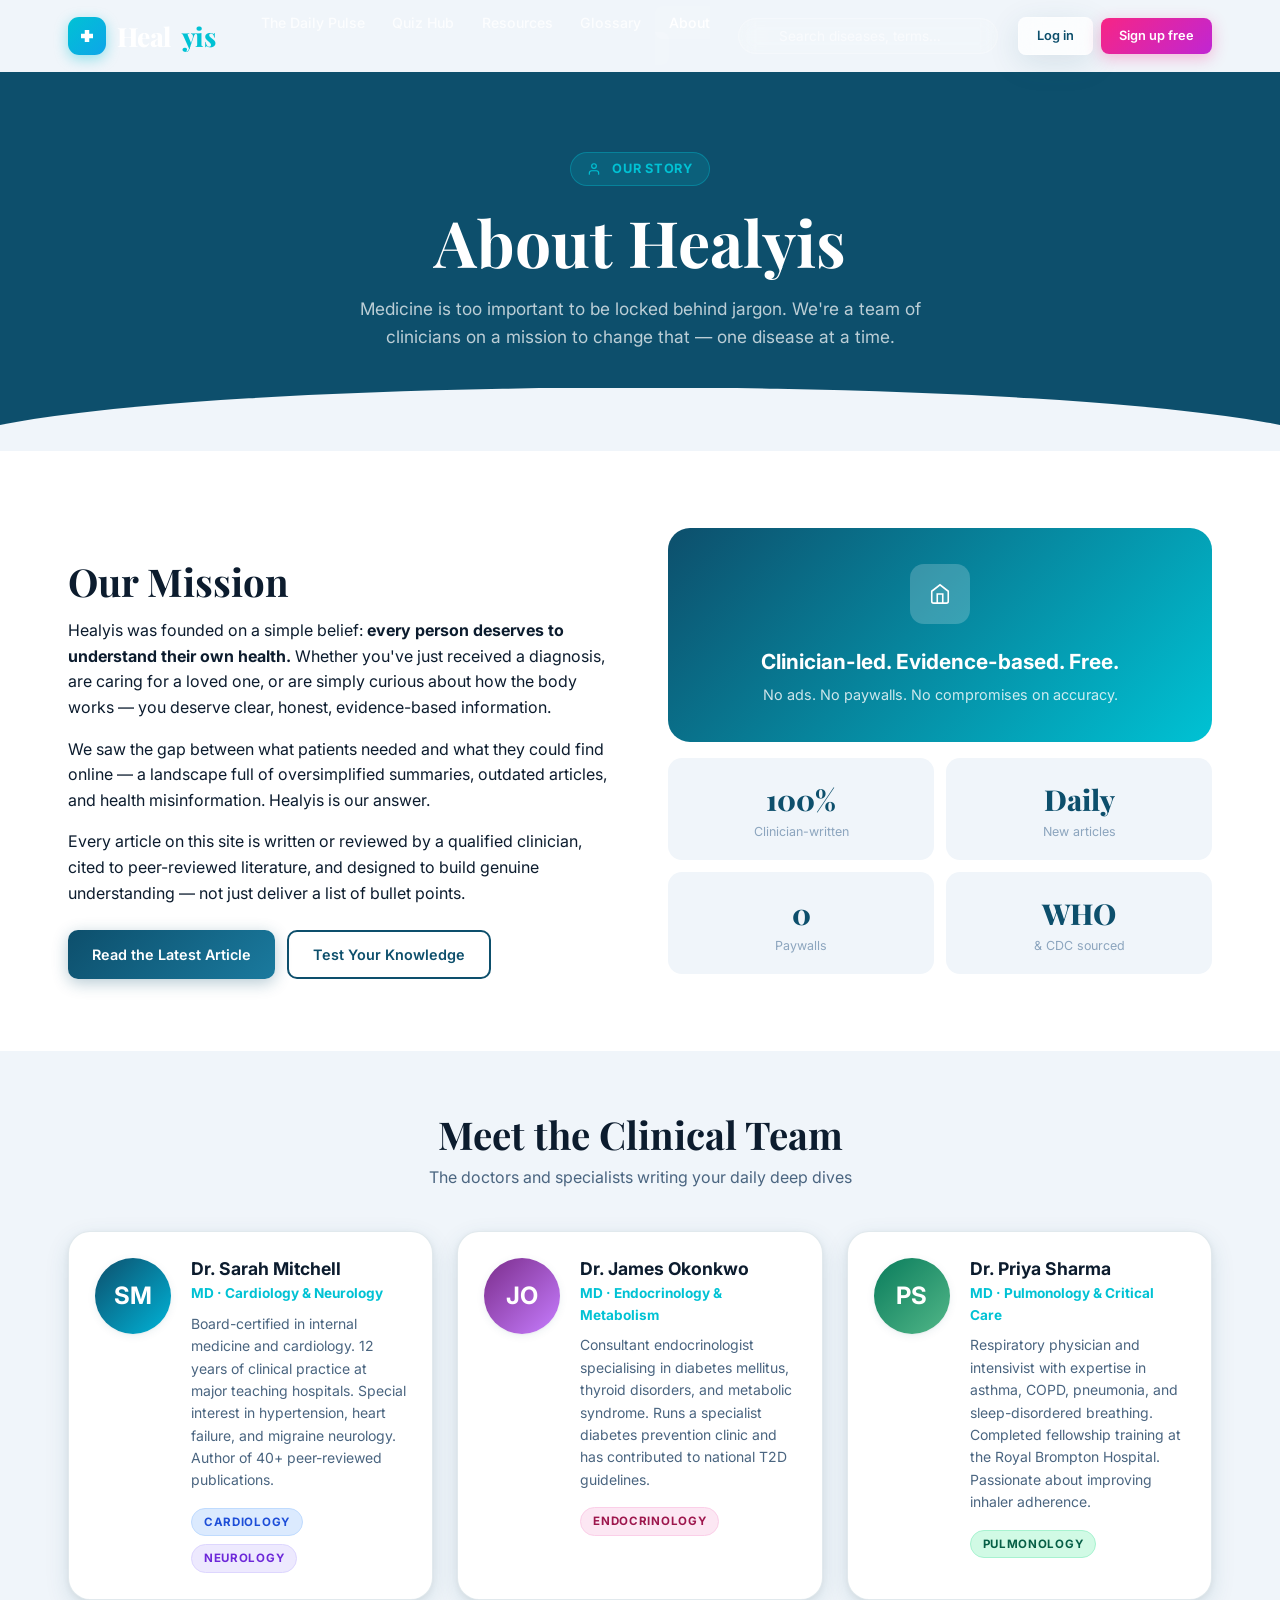
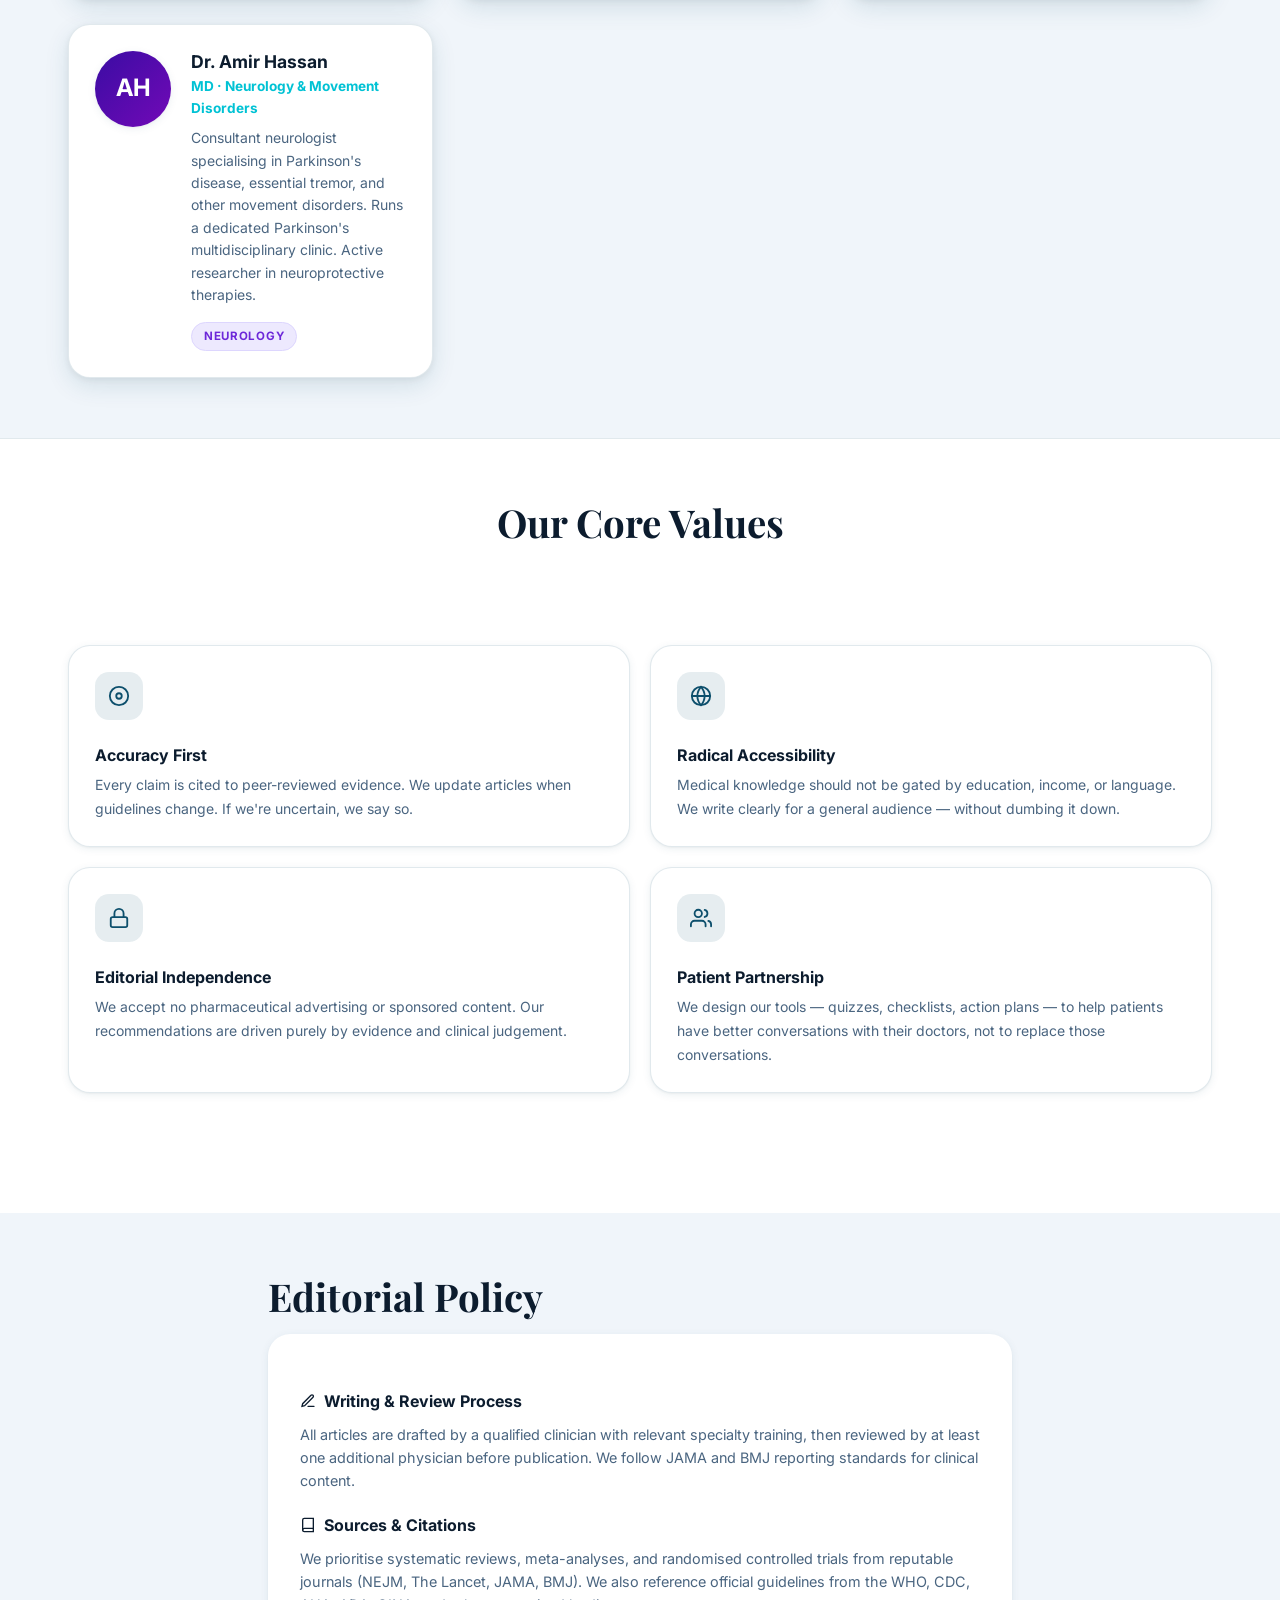
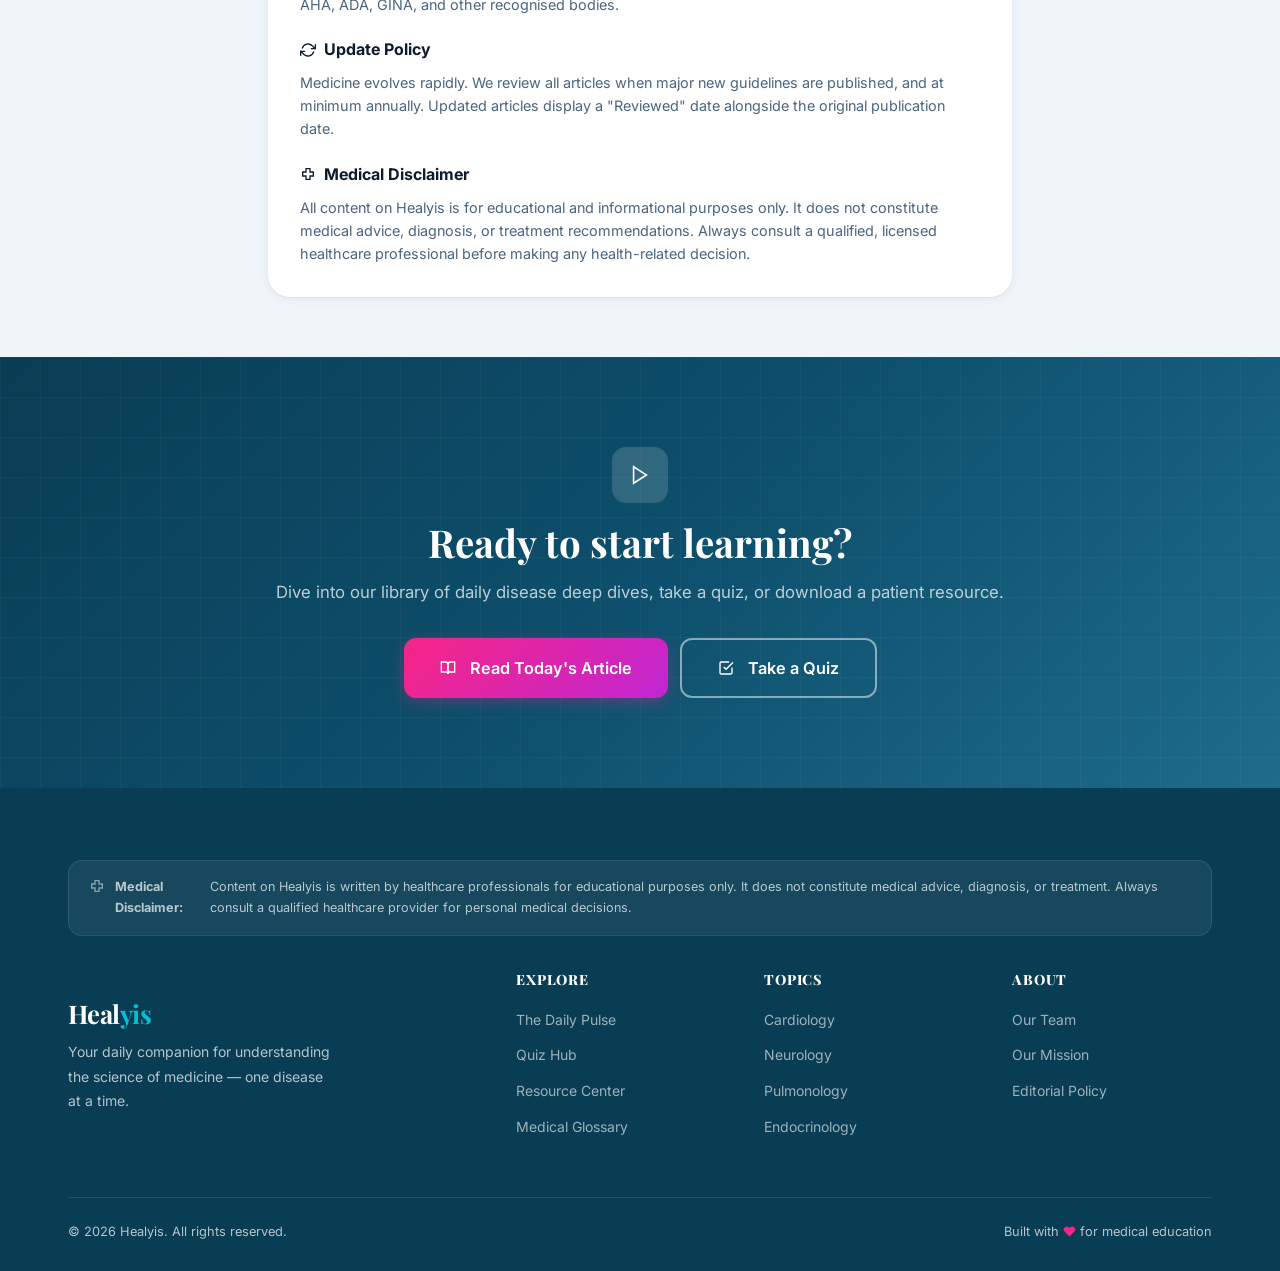
==== commit aa47967e: "Phase 2: Auth system, admin panel, and full SVG icon overhaul - Add login/register system (login.htm" ====
--- a/about.html
+++ b/about.html
@@ -6,7 +6,7 @@
   <title>About | Healyis</title>
   <meta name="description" content="Meet the clinical team behind Healyis and learn about our mission to make medicine accessible to everyone." />
   <link rel="stylesheet" href="css/style.css" />
-  <link rel="icon" href="data:image/svg+xml,<svg xmlns='http://www.w3.org/2000/svg' viewBox='0 0 100 100'><text y='.9em' font-size='90'>❤️</text></svg>" />
+  <link rel="icon" type="image/svg+xml" href="data:image/svg+xml,%3Csvg xmlns='http://www.w3.org/2000/svg' viewBox='0 0 32 32'%3E%3Crect width='32' height='32' rx='8' fill='%230d4f6c'/%3E%3Cpath d='M13 8h6v5h5v6h-5v5h-6v-5H8v-6h5z' fill='%2300c2d4'/%3E%3C/svg%3E" />
 </head>
 <body data-page="about">
 
@@ -14,7 +14,7 @@
   <nav class="navbar">
     <div class="container nav-inner">
       <a class="nav-logo" href="index.html">
-        <div class="logo-icon">❤️</div>
+        <div class="logo-mark"><svg viewBox="0 0 24 24" fill="none"><path d="M9 4h6v5h5v6h-5v5H9v-5H4V9h5z" fill="currentColor"/></svg></div>
         Heal<span>yis</span>
       </a>
       <ul class="nav-links">
@@ -26,33 +26,41 @@
       </ul>
       <div class="nav-spacer"></div>
       <div class="nav-search-wrap">
-        <span class="search-icon">🔍</span>
+        <span class="search-icon"><svg viewBox="0 0 24 24" fill="none" stroke="currentColor" stroke-width="2" stroke-linecap="round"><circle cx="11" cy="11" r="8"/><path d="m21 21-4.35-4.35"/></svg></span>
         <input type="search" id="navSearch" class="nav-search" placeholder="Search diseases, terms…" autocomplete="off" />
         <div id="searchDropdown" class="search-results-dropdown hidden"></div>
       </div>
-      <button class="nav-menu-btn" id="mobileMenuBtn" aria-label="Menu">☰</button>
+      <div id="navAuth" class="nav-auth"></div>
+      <button class="nav-menu-btn" id="mobileMenuBtn" aria-label="Menu"><svg viewBox="0 0 24 24" fill="none" stroke="currentColor" stroke-width="2" stroke-linecap="round"><line x1="3" y1="6" x2="21" y2="6"/><line x1="3" y1="12" x2="21" y2="12"/><line x1="3" y1="18" x2="21" y2="18"/></svg></button>
     </div>
   </nav>
 
   <!-- ── Mobile Nav ── -->
   <div class="mobile-nav" id="mobileNav">
     <div class="mobile-nav-header">
-      <span style="color:#fff;font-size:1.3rem;font-family:'Playfair Display',serif;font-weight:800">Healyis</span>
-      <button id="mobileNavClose" style="background:none;border:none;color:#fff;font-size:1.6rem;cursor:pointer">✕</button>
+      <a href="index.html" class="mobile-nav-logo">
+        <div class="logo-mark" style="width:28px;height:28px;border-radius:8px"><svg viewBox="0 0 24 24" fill="none"><path d="M9 4h6v5h5v6h-5v5H9v-5H4V9h5z" fill="currentColor"/></svg></div>
+        Healyis
+      </a>
+      <button id="mobileNavClose" class="mobile-nav-close" aria-label="Close"><svg viewBox="0 0 24 24" fill="none" stroke="currentColor" stroke-width="2" stroke-linecap="round"><line x1="18" y1="6" x2="6" y2="18"/><line x1="6" y1="6" x2="18" y2="18"/></svg></button>
     </div>
     <ul class="mobile-nav-links">
-      <li><a href="index.html">🏠 The Daily Pulse</a></li>
-      <li><a href="quiz-hub.html">🧠 Quiz Hub</a></li>
-      <li><a href="resource-center.html">📚 Resources</a></li>
-      <li><a href="glossary.html">📖 Glossary</a></li>
-      <li><a href="about.html">👩‍⚕️ About</a></li>
+      <li><a href="index.html">The Daily Pulse</a></li>
+      <li><a href="quiz-hub.html">Quiz Hub</a></li>
+      <li><a href="resource-center.html">Resources</a></li>
+      <li><a href="glossary.html">Glossary</a></li>
+      <li><a href="about.html" class="active">About</a></li>
     </ul>
+    <div class="mobile-nav-search">
+      <svg viewBox="0 0 24 24" fill="none" stroke="currentColor" stroke-width="2" stroke-linecap="round"><circle cx="11" cy="11" r="8"/><path d="m21 21-4.35-4.35"/></svg>
+      <input type="search" placeholder="Search diseases, terms…" oninput="document.getElementById('navSearch').value=this.value" />
+    </div>
   </div>
 
   <!-- ── Hero ── -->
   <section class="page-hero">
     <div class="container page-hero-inner">
-      <div class="page-hero-badge">👩‍⚕️ Our Story</div>
+      <div class="page-hero-badge"><svg viewBox="0 0 24 24" width="14" height="14" fill="none" stroke="currentColor" stroke-width="2" stroke-linecap="round" style="vertical-align:-2px;margin-right:5px"><path d="M20 21v-2a4 4 0 00-4-4H8a4 4 0 00-4 4v2"/><circle cx="12" cy="7" r="4"/></svg>Our Story</div>
       <h1>About Healyis</h1>
       <p>Medicine is too important to be locked behind jargon. We're a team of clinicians on a mission to change that — one disease at a time.</p>
     </div>
@@ -74,7 +82,7 @@
         </div>
         <div class="about-visual fade-up">
           <div style="background:linear-gradient(135deg,var(--primary),var(--accent));border-radius:var(--radius-lg);padding:36px;color:#fff;text-align:center;margin-bottom:16px">
-            <div style="font-size:3.5rem;margin-bottom:12px">🏥</div>
+            <div style="margin-bottom:16px;display:flex;justify-content:center"><div class="feature-icon-wrap" style="--c:#fff;width:60px;height:60px;background:rgba(255,255,255,.2)"><svg viewBox="0 0 24 24" fill="none" stroke="currentColor" stroke-width="1.75" stroke-linecap="round"><path d="M3 9l9-7 9 7v11a2 2 0 01-2 2H5a2 2 0 01-2-2z"/><polyline points="9 22 9 12 15 12 15 22"/></svg></div></div>
             <h3 style="color:#fff;font-size:1.3rem;margin-bottom:8px">Clinician-led. Evidence-based. Free.</h3>
             <p style="color:rgba(255,255,255,.8);font-size:.9rem;margin:0">No ads. No paywalls. No compromises on accuracy.</p>
           </div>
@@ -167,22 +175,22 @@
       <h2 style="text-align:center;margin-top:0;margin-bottom:40px">Our Core Values</h2>
       <div class="values-grid">
         <div class="value-card fade-up">
-          <div class="value-icon">🎯</div>
+          <div class="value-icon"><svg viewBox="0 0 24 24" fill="none" stroke="currentColor" stroke-width="2" stroke-linecap="round"><circle cx="12" cy="12" r="10"/><circle cx="12" cy="12" r="3"/></svg></div>
           <h3>Accuracy First</h3>
           <p>Every claim is cited to peer-reviewed evidence. We update articles when guidelines change. If we're uncertain, we say so.</p>
         </div>
         <div class="value-card fade-up">
-          <div class="value-icon">🌍</div>
+          <div class="value-icon"><svg viewBox="0 0 24 24" fill="none" stroke="currentColor" stroke-width="2" stroke-linecap="round"><circle cx="12" cy="12" r="10"/><line x1="2" y1="12" x2="22" y2="12"/><path d="M12 2a15.3 15.3 0 014 10 15.3 15.3 0 01-4 10 15.3 15.3 0 01-4-10 15.3 15.3 0 014-10z"/></svg></div>
           <h3>Radical Accessibility</h3>
           <p>Medical knowledge should not be gated by education, income, or language. We write clearly for a general audience — without dumbing it down.</p>
         </div>
         <div class="value-card fade-up">
-          <div class="value-icon">🔒</div>
+          <div class="value-icon"><svg viewBox="0 0 24 24" fill="none" stroke="currentColor" stroke-width="2" stroke-linecap="round"><rect x="3" y="11" width="18" height="11" rx="2" ry="2"/><path d="M7 11V7a5 5 0 0110 0v4"/></svg></div>
           <h3>Editorial Independence</h3>
           <p>We accept no pharmaceutical advertising or sponsored content. Our recommendations are driven purely by evidence and clinical judgement.</p>
         </div>
         <div class="value-card fade-up">
-          <div class="value-icon">🤝</div>
+          <div class="value-icon"><svg viewBox="0 0 24 24" fill="none" stroke="currentColor" stroke-width="2" stroke-linecap="round"><path d="M17 21v-2a4 4 0 00-4-4H5a4 4 0 00-4 4v2"/><circle cx="9" cy="7" r="4"/><path d="M23 21v-2a4 4 0 00-3-3.87"/><path d="M16 3.13a4 4 0 010 7.75"/></svg></div>
           <h3>Patient Partnership</h3>
           <p>We design our tools — quizzes, checklists, action plans — to help patients have better conversations with their doctors, not to replace those conversations.</p>
         </div>
@@ -195,16 +203,16 @@
     <div class="container" style="max-width:800px">
       <h2 style="margin-top:0">Editorial Policy</h2>
       <div style="background:var(--surface);border-radius:var(--radius-lg);padding:32px;box-shadow:var(--shadow-sm)">
-        <h3 style="font-size:1rem;margin-bottom:12px">📝 Writing & Review Process</h3>
+        <h3 style="font-size:1rem;margin-bottom:12px;display:flex;align-items:center;gap:8px"><svg viewBox="0 0 24 24" width="16" height="16" fill="none" stroke="currentColor" stroke-width="2" stroke-linecap="round"><path d="M12 20h9"/><path d="M16.5 3.5a2.121 2.121 0 013 3L7 19l-4 1 1-4L16.5 3.5z"/></svg>Writing & Review Process</h3>
         <p style="font-size:.9rem;color:var(--text-light)">All articles are drafted by a qualified clinician with relevant specialty training, then reviewed by at least one additional physician before publication. We follow JAMA and BMJ reporting standards for clinical content.</p>
 
-        <h3 style="font-size:1rem;margin-top:24px;margin-bottom:12px">📚 Sources & Citations</h3>
+        <h3 style="font-size:1rem;margin-top:24px;margin-bottom:12px;display:flex;align-items:center;gap:8px"><svg viewBox="0 0 24 24" width="16" height="16" fill="none" stroke="currentColor" stroke-width="2" stroke-linecap="round"><path d="M4 19.5A2.5 2.5 0 016.5 17H20"/><path d="M6.5 2H20v20H6.5A2.5 2.5 0 014 19.5v-15A2.5 2.5 0 016.5 2z"/></svg>Sources & Citations</h3>
         <p style="font-size:.9rem;color:var(--text-light)">We prioritise systematic reviews, meta-analyses, and randomised controlled trials from reputable journals (NEJM, The Lancet, JAMA, BMJ). We also reference official guidelines from the WHO, CDC, AHA, ADA, GINA, and other recognised bodies.</p>
 
-        <h3 style="font-size:1rem;margin-top:24px;margin-bottom:12px">🔄 Update Policy</h3>
+        <h3 style="font-size:1rem;margin-top:24px;margin-bottom:12px;display:flex;align-items:center;gap:8px"><svg viewBox="0 0 24 24" width="16" height="16" fill="none" stroke="currentColor" stroke-width="2" stroke-linecap="round"><polyline points="23 4 23 10 17 10"/><polyline points="1 20 1 14 7 14"/><path d="M3.51 9a9 9 0 0114.85-3.36L23 10M1 14l4.64 4.36A9 9 0 0020.49 15"/></svg>Update Policy</h3>
         <p style="font-size:.9rem;color:var(--text-light)">Medicine evolves rapidly. We review all articles when major new guidelines are published, and at minimum annually. Updated articles display a "Reviewed" date alongside the original publication date.</p>
 
-        <h3 style="font-size:1rem;margin-top:24px;margin-bottom:12px">⚕️ Medical Disclaimer</h3>
+        <h3 style="font-size:1rem;margin-top:24px;margin-bottom:12px;display:flex;align-items:center;gap:8px"><svg viewBox="0 0 24 24" width="16" height="16" fill="none" stroke="currentColor" stroke-width="2" stroke-linecap="round"><path d="M9 4h6v5h5v6h-5v5H9v-5H4V9h5z"/></svg>Medical Disclaimer</h3>
         <p style="font-size:.9rem;color:var(--text-light);margin:0">All content on Healyis is for educational and informational purposes only. It does not constitute medical advice, diagnosis, or treatment recommendations. Always consult a qualified, licensed healthcare professional before making any health-related decision.</p>
       </div>
     </div>
@@ -213,12 +221,12 @@
   <!-- ── CTA ── -->
   <section class="newsletter-section">
     <div class="container">
-      <span style="font-size:2.5rem">🚀</span>
+      <div style="margin-bottom:16px;display:flex;justify-content:center"><div class="feature-icon-wrap" style="--c:#fff;width:56px;height:56px;background:rgba(255,255,255,.15)"><svg viewBox="0 0 24 24" fill="none" stroke="currentColor" stroke-width="1.75" stroke-linecap="round"><path d="M5 3l14 9-14 9V3z"/></svg></div></div>
       <h2 style="margin-top:16px">Ready to start learning?</h2>
       <p>Dive into our library of daily disease deep dives, take a quiz, or download a patient resource.</p>
       <div style="display:flex;gap:12px;justify-content:center;flex-wrap:wrap">
-        <a href="index.html" class="btn btn-accent btn-lg">📖 Read Today's Article</a>
-        <a href="quiz-hub.html" class="btn btn-outline btn-lg" style="border-color:rgba(255,255,255,.5);color:#fff">🧠 Take a Quiz</a>
+        <a href="index.html" class="btn btn-accent btn-lg"><svg viewBox="0 0 24 24" width="16" height="16" fill="none" stroke="currentColor" stroke-width="2" stroke-linecap="round" style="vertical-align:-2px;margin-right:6px"><path d="M2 3h6a4 4 0 014 4v14a3 3 0 00-3-3H2z"/><path d="M22 3h-6a4 4 0 00-4 4v14a3 3 0 013-3h7z"/></svg>Read Today's Article</a>
+        <a href="quiz-hub.html" class="btn btn-outline btn-lg" style="border-color:rgba(255,255,255,.5);color:#fff"><svg viewBox="0 0 24 24" width="16" height="16" fill="none" stroke="currentColor" stroke-width="2" stroke-linecap="round" style="vertical-align:-2px;margin-right:6px"><path d="M9 11l3 3L22 4"/><path d="M21 12v7a2 2 0 01-2 2H5a2 2 0 01-2-2V5a2 2 0 012-2h11"/></svg>Take a Quiz</a>
       </div>
     </div>
   </section>
@@ -227,7 +235,7 @@
   <footer class="footer">
     <div class="container">
       <div class="footer-disclaimer">
-        ⚕️ <strong>Medical Disclaimer:</strong> Content on Healyis is written by healthcare professionals for educational purposes only. It does not constitute medical advice, diagnosis, or treatment. Always consult a qualified healthcare provider for personal medical decisions.
+        <svg viewBox="0 0 24 24" width="16" height="16" fill="none" stroke="currentColor" stroke-width="2" stroke-linecap="round" style="flex-shrink:0;margin-top:1px"><path d="M9 4h6v5h5v6h-5v5H9v-5H4V9h5z"/></svg> <strong>Medical Disclaimer:</strong> Content on Healyis is written by healthcare professionals for educational purposes only. It does not constitute medical advice, diagnosis, or treatment. Always consult a qualified healthcare provider for personal medical decisions.
       </div>
       <div class="footer-grid">
         <div class="footer-brand">
@@ -263,7 +271,7 @@
       </div>
       <div class="footer-bottom">
         <span>© 2026 Healyis. All rights reserved.</span>
-        <span>Built with ❤️ for medical education</span>
+        <span>Built with <svg viewBox="0 0 24 24" width="13" height="13" fill="#f72585" style="vertical-align:-2px"><path d="M20.84 4.61a5.5 5.5 0 00-7.78 0L12 5.67l-1.06-1.06a5.5 5.5 0 00-7.78 7.78l1.06 1.06L12 21.23l7.78-7.78 1.06-1.06a5.5 5.5 0 000-7.78z"/></svg> for medical education</span>
       </div>
     </div>
   </footer>
@@ -271,6 +279,7 @@
   <div class="toast-container"></div>
 
   <script src="js/data.js"></script>
+  <script src="js/auth.js"></script>
   <script src="js/quiz-engine.js"></script>
   <script src="js/app.js"></script>
 </body>
--- a/css/style.css
+++ b/css/style.css
@@ -1,1088 +1,700 @@
-/* ─────────────────────────────────────────────
-   Healyis — Main Stylesheet
-   ───────────────────────────────────────────── */
-
-@import url('https://fonts.googleapis.com/css2?family=Playfair+Display:wght@600;700;800&family=Inter:wght@300;400;500;600;700&display=swap');
-
-/* ── CSS Variables ── */
-:root {
-  --primary:      #0d4f6c;
-  --primary-dark: #093d54;
-  --accent:       #00b4d8;
-  --accent2:      #f72585;
-  --bg:           #f0f4f8;
-  --surface:      #ffffff;
-  --surface2:     #e8eef4;
-  --text:         #1e293b;
-  --text-light:   #64748b;
-  --text-muted:   #94a3b8;
-  --border:       #e2e8f0;
-  --success:      #10b981;
-  --danger:       #ef4444;
-  --warning:      #f59e0b;
-  --shadow-sm:    0 1px 3px rgba(0,0,0,.08), 0 1px 2px rgba(0,0,0,.05);
-  --shadow:       0 4px 16px rgba(0,0,0,.1);
-  --shadow-lg:    0 20px 48px rgba(0,0,0,.14);
-  --radius:       12px;
-  --radius-lg:    20px;
-  --nav-h:        70px;
-  --transition:   .25s cubic-bezier(.4,0,.2,1);
+/* ═══════════════════════════════════════════════
+   Healyis v2 — Premium Design System
+   ═══════════════════════════════════════════════ */
+@import url('https://fonts.googleapis.com/css2?family=Playfair+Display:ital,wght@0,600;0,700;0,800;1,600&family=Inter:wght@300;400;500;600;700;800&display=swap');
+
+:root{
+  --primary:#0d4f6c;--primary-dark:#093d54;--primary-light:#1a7a9e;
+  --accent:#00c2d4;--accent2:#6366f1;--accent3:#f72585;
+  --success:#10b981;--danger:#ef4444;--warning:#f59e0b;
+  --bg:#f0f5fa;--surface:#fff;--surface2:#f1f7fc;
+  --border:rgba(13,79,108,.12);--border-strong:rgba(13,79,108,.25);
+  --text:#0c1c2e;--text-light:#4a6580;--text-muted:#8ca5be;
+  --shadow-xs:0 1px 2px rgba(0,0,0,.05);
+  --shadow-sm:0 2px 8px rgba(13,79,108,.08),0 1px 2px rgba(0,0,0,.04);
+  --shadow:0 8px 24px rgba(13,79,108,.12),0 2px 6px rgba(0,0,0,.06);
+  --shadow-lg:0 24px 64px rgba(13,79,108,.18),0 8px 24px rgba(0,0,0,.08);
+  --shadow-xl:0 40px 80px rgba(13,79,108,.22),0 16px 40px rgba(0,0,0,.1);
+  --radius-sm:8px;--radius:14px;--radius-lg:22px;--radius-xl:32px;
+  --nav-h:72px;
+  --ease:cubic-bezier(.4,0,.2,1);--ease-spring:cubic-bezier(.34,1.56,.64,1);--ease-out:cubic-bezier(0,0,.2,1);
+  --t-fast:.15s;--t:.25s;--t-slow:.45s;
 }
-
-/* ── Reset & Base ── */
-*, *::before, *::after { box-sizing: border-box; margin: 0; padding: 0; }
-html { scroll-behavior: smooth; font-size: 16px; }
-body {
-  font-family: 'Inter', sans-serif;
-  background: var(--bg);
-  color: var(--text);
-  line-height: 1.6;
-  -webkit-font-smoothing: antialiased;
-}
-img { max-width: 100%; display: block; }
-a { color: var(--primary); text-decoration: none; }
-a:hover { color: var(--accent); }
-ul, ol { padding-left: 1.4em; }
-
-/* ── Typography ── */
-h1, h2, h3, h4 {
-  font-family: 'Playfair Display', serif;
-  line-height: 1.25;
-  color: var(--text);
-}
-h1 { font-size: clamp(2rem, 5vw, 3.5rem); }
-h2 { font-size: clamp(1.4rem, 3vw, 2rem); margin: 2rem 0 .8rem; }
-h3 { font-size: 1.2rem; margin: 1.5rem 0 .6rem; font-family: 'Inter', sans-serif; font-weight: 700; }
-p  { margin-bottom: 1rem; color: var(--text); }
-strong { color: var(--text); }
-
-/* ── Utility ── */
-.container { max-width: 1200px; margin: 0 auto; padding: 0 24px; }
-.text-center { text-align: center; }
-.text-muted { color: var(--text-muted); }
-.hidden { display: none !important; }
-.tag {
-  display: inline-block;
-  font-size: .72rem;
-  font-weight: 600;
-  text-transform: uppercase;
-  letter-spacing: .05em;
-  padding: 3px 10px;
-  border-radius: 50px;
-  background: var(--surface2);
-  color: var(--primary);
-}
-.tag.cardiology  { background: #dbeafe; color: #1d4ed8; }
-.tag.neurology   { background: #ede9fe; color: #6d28d9; }
-.tag.pulmonology { background: #d1fae5; color: #065f46; }
-.tag.endocrinology { background: #fce7f3; color: #9d174d; }
-.tag.general     { background: #f1f5f9; color: #475569; }
+*,*::before,*::after{box-sizing:border-box;margin:0;padding:0}
+html{scroll-behavior:smooth;font-size:16px}
+body{font-family:'Inter',system-ui,sans-serif;background:var(--bg);color:var(--text);line-height:1.6;-webkit-font-smoothing:antialiased;overflow-x:hidden}
+img{max-width:100%;display:block}
+a{color:var(--primary);text-decoration:none;transition:color var(--t) var(--ease)}
+a:hover{color:var(--accent)}
+ul,ol{padding-left:1.5em}
+button,input,textarea,select{font-family:inherit}
+
+/* Scroll progress */
+#scrollProgress{position:fixed;top:0;left:0;right:0;height:3px;z-index:9999;background:linear-gradient(90deg,var(--accent),var(--accent2),var(--accent3));transform-origin:left;transform:scaleX(0);transition:transform .1s linear;box-shadow:0 0 10px rgba(0,194,212,.5)}
+
+/* Typography */
+h1,h2,h3,h4{font-family:'Playfair Display',serif;line-height:1.2;color:var(--text)}
+h1{font-size:clamp(2.2rem,5.5vw,4rem)}
+h2{font-size:clamp(1.5rem,3vw,2.4rem);margin:2.2rem 0 .9rem}
+h3{font-size:1.25rem;margin:1.6rem 0 .6rem;font-family:'Inter',sans-serif;font-weight:700}
+p{margin-bottom:1rem}
+
+/* Utilities */
+.container{max-width:1200px;margin:0 auto;padding:0 28px}
+.text-center{text-align:center}
+.hidden{display:none!important}
+.gradient-text{background:linear-gradient(135deg,var(--primary),var(--accent));-webkit-background-clip:text;-webkit-text-fill-color:transparent;background-clip:text}
+.gradient-text-2{background:linear-gradient(135deg,var(--accent2),var(--accent3));-webkit-background-clip:text;-webkit-text-fill-color:transparent;background-clip:text}
+.tag{display:inline-flex;align-items:center;gap:4px;font-size:.72rem;font-weight:700;text-transform:uppercase;letter-spacing:.06em;padding:4px 12px;border-radius:50px;background:var(--surface2);color:var(--primary);border:1px solid var(--border);transition:all var(--t)}
+.tag.cardiology{background:#dbeafe;color:#1d4ed8;border-color:#bfdbfe}
+.tag.neurology{background:#ede9fe;color:#6d28d9;border-color:#ddd6fe}
+.tag.pulmonology{background:#d1fae5;color:#065f46;border-color:#a7f3d0}
+.tag.endocrinology{background:#fce7f3;color:#9d174d;border-color:#fbcfe8}
+.tag.general{background:#f1f5f9;color:#475569;border-color:#e2e8f0}
 
 /* ── Buttons ── */
-.btn {
-  display: inline-flex; align-items: center; gap: 8px;
-  padding: 10px 22px;
-  border-radius: 8px;
-  font-size: .9rem; font-weight: 600;
-  cursor: pointer;
-  border: none;
-  transition: all var(--transition);
-  white-space: nowrap;
-}
-.btn-primary  { background: var(--primary); color: #fff; }
-.btn-primary:hover  { background: var(--primary-dark); transform: translateY(-1px); box-shadow: var(--shadow); }
-.btn-accent   { background: var(--accent2); color: #fff; }
-.btn-accent:hover   { opacity: .9; transform: translateY(-1px); }
-.btn-outline  { background: transparent; border: 2px solid var(--primary); color: var(--primary); }
-.btn-outline:hover  { background: var(--primary); color: #fff; }
-.btn-ghost    { background: transparent; color: var(--text-light); padding: 8px 16px; }
-.btn-ghost:hover    { background: var(--surface2); color: var(--text); }
-.btn-sm { padding: 7px 16px; font-size: .8rem; }
-.btn-lg { padding: 14px 32px; font-size: 1rem; }
-
-/* ──────────────────────────────────────────────
-   NAVIGATION
-   ────────────────────────────────────────────── */
-.navbar {
-  position: sticky; top: 0; z-index: 1000;
-  background: var(--primary);
-  backdrop-filter: blur(12px);
-  height: var(--nav-h);
-  display: flex; align-items: center;
-  box-shadow: 0 2px 20px rgba(0,0,0,.2);
-}
-.nav-inner {
-  display: flex; align-items: center; gap: 32px;
-  width: 100%;
-}
-.nav-logo {
-  display: flex; align-items: center; gap: 10px;
-  font-family: 'Playfair Display', serif;
-  font-size: 1.6rem; font-weight: 800;
-  color: #fff; text-decoration: none;
-  flex-shrink: 0;
-}
-.nav-logo span { color: var(--accent); }
-.logo-icon {
-  width: 38px; height: 38px;
-  background: var(--accent);
-  border-radius: 10px;
-  display: flex; align-items: center; justify-content: center;
-  font-size: 1.1rem;
-}
-.nav-links {
-  display: flex; align-items: center; gap: 4px;
-  list-style: none; padding: 0; margin: 0;
-}
-.nav-links a {
-  color: rgba(255,255,255,.8);
-  font-size: .9rem; font-weight: 500;
-  padding: 8px 14px;
-  border-radius: 8px;
-  transition: all var(--transition);
-  text-decoration: none;
-}
-.nav-links a:hover, .nav-links a.active {
-  background: rgba(255,255,255,.15);
-  color: #fff;
-}
-.nav-spacer { flex: 1; }
-.nav-search-wrap {
-  position: relative;
-  max-width: 280px; width: 100%;
-}
-.nav-search {
-  width: 100%;
-  padding: 9px 16px 9px 40px;
-  border: none; border-radius: 24px;
-  background: rgba(255,255,255,.15);
-  color: #fff; font-size: .875rem;
-  outline: none;
-  transition: all var(--transition);
-}
-.nav-search::placeholder { color: rgba(255,255,255,.6); }
-.nav-search:focus {
-  background: rgba(255,255,255,.25);
-  box-shadow: 0 0 0 3px rgba(0,180,216,.4);
-}
-.search-icon {
-  position: absolute; left: 14px; top: 50%; transform: translateY(-50%);
-  color: rgba(255,255,255,.7); font-size: .9rem; pointer-events: none;
-}
-.search-results-dropdown {
-  position: absolute; top: calc(100% + 8px); left: 0; right: 0;
-  background: var(--surface);
-  border-radius: var(--radius);
-  box-shadow: var(--shadow-lg);
-  z-index: 9999;
-  overflow: hidden;
-  max-height: 400px; overflow-y: auto;
-}
-.search-result-item {
-  display: flex; align-items: center; gap: 12px;
-  padding: 12px 16px;
-  cursor: pointer;
-  transition: background var(--transition);
-  border-bottom: 1px solid var(--border);
-  text-decoration: none; color: var(--text);
-}
-.search-result-item:hover { background: var(--bg); }
-.search-result-item:last-child { border-bottom: none; }
-.search-result-icon { font-size: 1.4rem; }
-.search-result-info h4 { font-family: 'Inter', sans-serif; font-size: .875rem; font-weight: 600; }
-.search-result-info p { font-size: .75rem; color: var(--text-muted); margin: 0; }
-
-.nav-menu-btn {
-  display: none;
-  background: none; border: none;
-  color: #fff; font-size: 1.4rem;
-  cursor: pointer; padding: 8px;
-}
-
-/* ──────────────────────────────────────────────
-   PAGE HERO / BANNER
-   ────────────────────────────────────────────── */
-.page-hero {
-  background: var(--primary);
-  padding: 60px 0 80px;
-  position: relative; overflow: hidden;
-}
-.page-hero::after {
-  content: '';
-  position: absolute; bottom: -1px; left: 0; right: 0; height: 60px;
-  background: var(--bg);
-  clip-path: ellipse(55% 100% at 50% 100%);
-}
-.page-hero-inner { text-align: center; }
-.page-hero-badge {
-  display: inline-flex; align-items: center; gap: 6px;
-  background: rgba(255,255,255,.12);
-  color: var(--accent); font-size: .8rem; font-weight: 600;
-  padding: 6px 16px; border-radius: 50px;
-  margin-bottom: 16px;
-}
-.page-hero h1 { color: #fff; margin-bottom: 12px; }
-.page-hero p { color: rgba(255,255,255,.75); font-size: 1.1rem; max-width: 600px; margin: 0 auto; }
-
-/* ──────────────────────────────────────────────
-   HOMEPAGE HERO
-   ────────────────────────────────────────────── */
-.home-hero {
-  background: var(--primary);
-  padding: 0;
-  overflow: hidden;
-}
-.home-hero-inner {
-  display: grid; grid-template-columns: 1fr 1fr;
-  gap: 0; min-height: 520px;
-}
-.home-hero-content {
-  padding: 80px 48px 80px 0;
-  display: flex; flex-direction: column; justify-content: center;
-}
-.hero-badge {
-  display: inline-flex; align-items: center; gap: 8px;
-  background: rgba(0,180,216,.2);
-  border: 1px solid rgba(0,180,216,.4);
-  color: var(--accent); font-size: .8rem; font-weight: 700;
-  padding: 6px 16px; border-radius: 50px;
-  margin-bottom: 20px; width: fit-content;
-}
-.badge-dot {
-  width: 7px; height: 7px; border-radius: 50%;
-  background: var(--accent);
-  animation: pulse 2s infinite;
-}
-@keyframes pulse {
-  0%, 100% { opacity: 1; }
-  50%       { opacity: .4; }
-}
-.home-hero h1 { color: #fff; margin-bottom: 16px; line-height: 1.15; }
-.home-hero h1 em { color: var(--accent); font-style: normal; }
-.home-hero p { color: rgba(255,255,255,.75); font-size: 1.05rem; margin-bottom: 28px; max-width: 440px; }
-.hero-actions { display: flex; gap: 12px; flex-wrap: wrap; }
-.hero-stats {
-  display: flex; gap: 28px; margin-top: 40px;
-}
-.stat-item { text-align: center; }
-.stat-num { display: block; font-size: 1.6rem; font-weight: 800; color: var(--accent); font-family: 'Playfair Display', serif; }
-.stat-lbl { font-size: .75rem; color: rgba(255,255,255,.6); font-weight: 500; }
-
-.home-hero-visual {
-  background: rgba(255,255,255,.05);
-  display: flex; align-items: center; justify-content: center;
-  position: relative;
-  padding: 40px;
-}
-.hero-card-preview {
-  background: rgba(255,255,255,.12);
-  backdrop-filter: blur(10px);
-  border: 1px solid rgba(255,255,255,.2);
-  border-radius: var(--radius-lg);
-  padding: 28px;
-  width: 100%; max-width: 320px;
-  transform: rotate(-2deg);
-}
-.hero-card-preview h3 { color: #fff; font-size: 1.15rem; margin: 12px 0 8px; }
-.hero-card-preview p  { color: rgba(255,255,255,.7); font-size: .85rem; margin-bottom: 16px; }
-.progress-ring {
-  width: 56px; height: 56px;
-  border-radius: 50%;
-  background: conic-gradient(var(--accent) 80%, rgba(255,255,255,.2) 0);
-  display: flex; align-items: center; justify-content: center;
-  font-size: .7rem; font-weight: 700; color: #fff;
-}
-.mini-tags { display: flex; gap: 6px; flex-wrap: wrap; }
-.mini-tag {
-  background: rgba(255,255,255,.15); color: rgba(255,255,255,.9);
-  font-size: .7rem; padding: 3px 10px; border-radius: 50px;
-}
-
-/* ──────────────────────────────────────────────
-   FILTER BAR
-   ────────────────────────────────────────────── */
-.filter-bar {
-  background: var(--surface);
-  border-bottom: 1px solid var(--border);
-  padding: 16px 0;
-  position: sticky; top: var(--nav-h); z-index: 100;
-  box-shadow: var(--shadow-sm);
-}
-.filter-inner {
-  display: flex; align-items: center; gap: 8px;
-  overflow-x: auto; padding-bottom: 2px;
-  scrollbar-width: none;
-}
-.filter-inner::-webkit-scrollbar { display: none; }
-.filter-btn {
-  padding: 8px 18px;
-  border: 1.5px solid var(--border);
-  border-radius: 50px;
-  background: transparent;
-  color: var(--text-light);
-  font-size: .85rem; font-weight: 500;
-  cursor: pointer;
-  white-space: nowrap;
-  transition: all var(--transition);
-}
-.filter-btn:hover { border-color: var(--primary); color: var(--primary); }
-.filter-btn.active {
-  background: var(--primary);
-  border-color: var(--primary);
-  color: #fff;
-}
-
-/* ──────────────────────────────────────────────
-   POSTS GRID
-   ────────────────────────────────────────────── */
-.posts-section { padding: 48px 0 80px; }
-.section-header {
-  display: flex; align-items: baseline; justify-content: space-between;
-  margin-bottom: 28px;
-}
-.section-title { font-size: 1.6rem; }
-.posts-grid {
-  display: grid;
-  grid-template-columns: repeat(auto-fill, minmax(340px, 1fr));
-  gap: 24px;
-}
-.post-card {
-  background: var(--surface);
-  border-radius: var(--radius-lg);
-  overflow: hidden;
-  box-shadow: var(--shadow-sm);
-  transition: all var(--transition);
-  cursor: pointer;
-  position: relative;
-  display: flex; flex-direction: column;
-}
-.post-card:hover {
-  transform: translateY(-4px);
-  box-shadow: var(--shadow-lg);
-}
-.card-hero {
-  height: 160px;
-  display: flex; align-items: center; justify-content: center;
-  font-size: 3.5rem;
-  position: relative;
-  overflow: hidden;
-}
-.card-hero::after {
-  content: '';
-  position: absolute; inset: 0;
-  background: linear-gradient(to bottom, transparent 50%, rgba(0,0,0,.3));
-}
-.card-category-badge {
-  position: absolute; top: 16px; left: 16px;
-  background: rgba(255,255,255,.95);
-  font-size: .7rem; font-weight: 700;
-  padding: 4px 12px; border-radius: 50px;
-  color: var(--primary);
-  z-index: 1;
-}
-.bookmark-btn {
-  position: absolute; top: 12px; right: 12px;
-  background: rgba(255,255,255,.9);
-  border: none; border-radius: 50%;
-  width: 34px; height: 34px;
-  display: flex; align-items: center; justify-content: center;
-  cursor: pointer; font-size: 1rem;
-  transition: all var(--transition);
-  z-index: 2;
-}
-.bookmark-btn:hover { background: var(--surface); transform: scale(1.1); }
-.bookmark-btn.active { background: var(--accent2); }
-.card-body { padding: 20px; flex: 1; display: flex; flex-direction: column; }
-.card-meta {
-  display: flex; align-items: center; gap: 12px;
-  font-size: .75rem; color: var(--text-muted); margin-bottom: 10px;
-}
-.card-meta span { display: flex; align-items: center; gap: 4px; }
-.card-title {
-  font-size: 1.1rem; font-weight: 700;
-  font-family: 'Playfair Display', serif;
-  color: var(--text); margin-bottom: 8px;
-  line-height: 1.35;
-}
-.card-subtitle {
-  font-size: .85rem; color: var(--text-light);
-  margin-bottom: 16px;
-}
-.card-footer {
-  display: flex; align-items: center; justify-content: space-between;
-  margin-top: auto; padding-top: 16px;
-  border-top: 1px solid var(--border);
-}
-.author-mini { display: flex; align-items: center; gap: 8px; }
-.avatar-sm {
-  width: 28px; height: 28px; border-radius: 50%;
-  background: var(--primary);
-  display: flex; align-items: center; justify-content: center;
-  font-size: .65rem; font-weight: 700; color: #fff;
-}
-.author-mini-name { font-size: .75rem; font-weight: 600; color: var(--text-light); }
-.read-more-btn {
-  font-size: .8rem; font-weight: 600; color: var(--accent);
-  display: flex; align-items: center; gap: 4px;
-}
-
-/* Featured card */
-.post-card.featured {
-  grid-column: 1 / -1;
-  flex-direction: row;
-}
-.post-card.featured .card-hero { width: 380px; flex-shrink: 0; height: auto; min-height: 200px; font-size: 5rem; }
-.post-card.featured .card-title { font-size: 1.5rem; }
-.featured-badge {
-  position: absolute; top: 16px; right: 16px;
-  background: var(--accent2);
-  color: #fff; font-size: .7rem; font-weight: 700;
-  padding: 4px 12px; border-radius: 50px;
-  z-index: 1;
-}
-
-/* ──────────────────────────────────────────────
-   NEWSLETTER SECTION
-   ────────────────────────────────────────────── */
-.newsletter-section {
-  background: linear-gradient(135deg, var(--primary) 0%, var(--primary-dark) 100%);
-  padding: 80px 0;
-  text-align: center;
-}
-.newsletter-section h2 { color: #fff; margin-top: 0; }
-.newsletter-section p { color: rgba(255,255,255,.75); margin-bottom: 28px; }
-.newsletter-form {
-  display: flex; gap: 12px; justify-content: center; flex-wrap: wrap;
-  max-width: 480px; margin: 0 auto;
-}
-.newsletter-input {
-  flex: 1; min-width: 220px;
-  padding: 12px 20px;
-  border: none; border-radius: 8px;
-  font-size: .95rem; outline: none;
-}
-
-/* ──────────────────────────────────────────────
-   POST PAGE
-   ────────────────────────────────────────────── */
-.post-layout {
-  display: grid;
-  grid-template-columns: 1fr 340px;
-  gap: 32px;
-  padding: 48px 0 80px;
-  align-items: start;
-}
-.post-hero {
-  border-radius: var(--radius-lg);
-  overflow: hidden;
-  height: 280px;
-  display: flex; align-items: center; justify-content: center;
-  font-size: 6rem;
-  margin-bottom: 32px;
-}
-.post-header { margin-bottom: 28px; }
-.post-cats { display: flex; gap: 8px; margin-bottom: 12px; }
-.post-title { font-size: clamp(1.8rem, 4vw, 2.8rem); margin-bottom: 10px; }
-.post-subtitle { font-size: 1.1rem; color: var(--text-light); margin-bottom: 20px; }
-.post-meta-bar {
-  display: flex; align-items: center; gap: 20px;
-  padding: 16px 0;
-  border-top: 1px solid var(--border);
-  border-bottom: 1px solid var(--border);
-  margin-bottom: 32px;
-  flex-wrap: wrap;
-}
-.author-info { display: flex; align-items: center; gap: 12px; }
-.avatar {
-  width: 44px; height: 44px; border-radius: 50%;
-  background: var(--primary);
-  display: flex; align-items: center; justify-content: center;
-  font-size: .85rem; font-weight: 700; color: #fff;
-}
-.author-name { font-weight: 700; font-size: .9rem; }
-.author-cred { font-size: .78rem; color: var(--text-light); }
-.meta-divider { color: var(--border); }
-.meta-item { display: flex; align-items: center; gap: 6px; font-size: .85rem; color: var(--text-light); }
-.post-actions-bar {
-  display: flex; gap: 10px; margin-left: auto;
-}
-
-/* Post Content */
-.post-content h2 { color: var(--primary); border-bottom: 2px solid var(--accent); padding-bottom: 8px; margin-top: 2.5rem; }
-.post-content h3 { color: var(--text); }
-.post-content p { line-height: 1.8; margin-bottom: 1.1rem; }
-.post-content ul, .post-content ol { line-height: 1.8; margin-bottom: 1.1rem; }
-.post-content li { margin-bottom: .4rem; }
-.post-content strong { color: var(--primary); }
-.callout {
-  background: linear-gradient(135deg, #eff6ff, #dbeafe);
-  border-left: 4px solid var(--accent);
-  border-radius: 0 var(--radius) var(--radius) 0;
-  padding: 16px 20px;
-  margin: 20px 0;
-  font-size: .95rem;
-}
-
-/* BP / Comparison Tables */
-.bp-table { overflow-x: auto; margin: 20px 0; }
-.bp-table table {
-  width: 100%; border-collapse: collapse;
-  border-radius: var(--radius); overflow: hidden;
-  box-shadow: var(--shadow-sm);
-}
-.bp-table th {
-  background: var(--primary); color: #fff;
-  padding: 12px 16px; text-align: left;
-  font-size: .85rem; font-weight: 600;
-}
-.bp-table td {
-  padding: 12px 16px;
-  border-bottom: 1px solid var(--border);
-  font-size: .875rem;
-}
-.bp-table tr:last-child td { border-bottom: none; }
-.bp-table tr:nth-child(even) td { background: var(--bg); }
-.bp-table .normal td { color: #065f46; }
-.bp-table .elevated td { color: #d97706; }
-.bp-table .stage1 td { color: #ea580c; }
-.bp-table .stage2 td, .bp-table .crisis td { color: #dc2626; }
-
-/* ── Sidebar ── */
-.sidebar { display: flex; flex-direction: column; gap: 24px; }
-.sidebar-card {
-  background: var(--surface);
-  border-radius: var(--radius-lg);
-  padding: 24px;
-  box-shadow: var(--shadow-sm);
-}
-.sidebar-card h3 {
-  font-size: 1rem; margin: 0 0 16px;
-  display: flex; align-items: center; gap: 8px;
-  color: var(--text);
-}
-.quick-fact-section { margin-bottom: 16px; }
-.quick-fact-section:last-child { margin-bottom: 0; }
-.quick-fact-label {
-  font-size: .75rem; font-weight: 700; text-transform: uppercase;
-  letter-spacing: .06em; color: var(--text-muted);
-  margin-bottom: 8px;
-}
-.quick-fact-list { list-style: none; padding: 0; }
-.quick-fact-list li {
-  display: flex; align-items: flex-start; gap: 8px;
-  font-size: .85rem; padding: 5px 0;
-  border-bottom: 1px solid var(--border);
-  color: var(--text);
-}
-.quick-fact-list li::before { content: '•'; color: var(--accent); font-weight: 700; flex-shrink: 0; margin-top: 1px; }
-.quick-fact-list li:last-child { border-bottom: none; }
-.when-doctor {
-  background: #fef2f2;
-  border: 1px solid #fecaca;
-  border-radius: var(--radius);
-  padding: 12px 14px;
-  font-size: .82rem; line-height: 1.5;
-  color: #7f1d1d;
-}
-
-/* ── References ── */
-.references-section {
-  margin-top: 40px;
-  padding-top: 24px;
-  border-top: 2px solid var(--border);
-}
-.references-section h3 { font-size: 1rem; margin-bottom: 12px; }
-.ref-list { list-style: none; padding: 0; }
-.ref-list li {
-  font-size: .82rem; color: var(--text-light);
-  padding: 8px 0;
-  border-bottom: 1px solid var(--border);
-  counter-increment: refs;
-  display: flex; gap: 10px;
-}
-.ref-list li::before { content: '[' counter(refs) ']'; color: var(--primary); font-weight: 700; flex-shrink: 0; }
-.ref-list { counter-reset: refs; }
-.ref-list a { color: var(--accent); }
-.ref-list li:last-child { border-bottom: none; }
-
-/* ── Disclaimer ── */
-.medical-disclaimer {
-  background: #fffbeb;
-  border: 1px solid #fde68a;
-  border-radius: var(--radius);
-  padding: 14px 18px;
-  font-size: .8rem;
-  color: #92400e;
-  display: flex; gap: 10px; align-items: flex-start;
-}
-.disclaimer-icon { font-size: 1.2rem; flex-shrink: 0; }
-
-/* Social share */
-.social-share { display: flex; gap: 8px; flex-wrap: wrap; }
-.share-btn {
-  display: flex; align-items: center; gap: 6px;
-  padding: 8px 16px; border-radius: 8px;
-  font-size: .8rem; font-weight: 600;
-  cursor: pointer; border: none;
-  transition: all var(--transition);
-}
-.share-btn.whatsapp { background: #25d366; color: #fff; }
-.share-btn.twitter  { background: #1da1f2; color: #fff; }
-.share-btn.copy     { background: var(--surface2); color: var(--text); }
-.share-btn:hover    { opacity: .85; transform: translateY(-1px); }
-
-/* ──────────────────────────────────────────────
-   QUIZ ENGINE
-   ────────────────────────────────────────────── */
-.quiz-container {
-  background: var(--surface);
-  border-radius: var(--radius-lg);
-  padding: 28px;
-  box-shadow: var(--shadow-sm);
-}
-.quiz-header { margin-bottom: 20px; }
-.quiz-header h3 { font-size: 1.1rem; margin-bottom: 4px; }
-.quiz-progress-bar {
-  height: 6px; background: var(--border);
-  border-radius: 3px; overflow: hidden; margin-bottom: 6px;
-}
-.quiz-progress-fill {
-  height: 100%;
-  background: linear-gradient(90deg, var(--accent), var(--accent2));
-  border-radius: 3px;
-  transition: width .5s ease;
-}
-.quiz-counter { font-size: .75rem; color: var(--text-muted); }
-.quiz-question { font-size: 1rem; font-weight: 600; color: var(--text); margin-bottom: 18px; line-height: 1.5; }
-.quiz-options { display: flex; flex-direction: column; gap: 10px; }
-.quiz-option {
-  padding: 14px 18px;
-  border: 2px solid var(--border);
-  border-radius: var(--radius);
-  cursor: pointer;
-  font-size: .9rem;
-  transition: all var(--transition);
-  text-align: left;
-  background: var(--surface);
-  color: var(--text);
-  font-family: 'Inter', sans-serif;
-}
-.quiz-option:hover:not(:disabled) { border-color: var(--primary); background: var(--bg); }
-.quiz-option.correct  { border-color: var(--success); background: #ecfdf5; color: #065f46; }
-.quiz-option.wrong    { border-color: var(--danger);  background: #fef2f2; color: #7f1d1d; }
-.quiz-option.reveal   { border-color: var(--success); background: #ecfdf5; opacity: .7; }
-.quiz-option:disabled { cursor: not-allowed; }
-.quiz-feedback {
-  margin-top: 16px;
-  padding: 14px 16px;
-  border-radius: var(--radius);
-  font-size: .875rem; line-height: 1.6;
-}
-.quiz-feedback.correct-fb { background: #ecfdf5; border-left: 4px solid var(--success); color: #065f46; }
-.quiz-feedback.wrong-fb   { background: #fef2f2; border-left: 4px solid var(--danger);  color: #7f1d1d; }
-.quiz-nav { display: flex; justify-content: flex-end; margin-top: 16px; }
-
-/* Quiz Results */
-.quiz-results { text-align: center; padding: 20px 0; }
-.score-circle {
-  width: 110px; height: 110px;
-  border-radius: 50%;
-  display: flex; flex-direction: column;
-  align-items: center; justify-content: center;
-  margin: 0 auto 20px;
-  font-family: 'Playfair Display', serif;
-}
-.score-circle.excellent { background: linear-gradient(135deg, #10b981, #34d399); color: #fff; }
-.score-circle.good      { background: linear-gradient(135deg, #3b82f6, #60a5fa); color: #fff; }
-.score-circle.ok        { background: linear-gradient(135deg, #f59e0b, #fbbf24); color: #fff; }
-.score-circle.poor      { background: linear-gradient(135deg, #ef4444, #f87171); color: #fff; }
-.score-num { font-size: 2.2rem; font-weight: 800; line-height: 1; }
-.score-denom { font-size: .85rem; opacity: .85; }
-.score-msg { font-size: 1.1rem; font-weight: 700; margin-bottom: 6px; }
-.score-submsg { font-size: .875rem; color: var(--text-light); margin-bottom: 20px; }
-
-/* ──────────────────────────────────────────────
-   QUIZ HUB PAGE
-   ────────────────────────────────────────────── */
-.quiz-hub-grid {
-  display: grid;
-  grid-template-columns: repeat(auto-fill, minmax(320px, 1fr));
-  gap: 24px;
-  padding: 48px 0 80px;
-}
-.quiz-hub-card {
-  background: var(--surface);
-  border-radius: var(--radius-lg);
-  padding: 28px;
-  box-shadow: var(--shadow-sm);
-  cursor: pointer;
-  transition: all var(--transition);
-  display: flex; flex-direction: column;
-}
-.quiz-hub-card:hover { transform: translateY(-4px); box-shadow: var(--shadow-lg); }
-.quiz-card-icon {
-  font-size: 2.5rem; margin-bottom: 16px;
-  width: 64px; height: 64px;
-  border-radius: 16px;
-  display: flex; align-items: center; justify-content: center;
-  background: var(--bg);
-}
-.quiz-hub-card h3 { font-family: 'Playfair Display', serif; font-size: 1.2rem; margin-bottom: 8px; }
-.quiz-hub-card p { font-size: .875rem; color: var(--text-light); flex: 1; margin-bottom: 20px; }
-.quiz-card-footer {
-  display: flex; align-items: center; justify-content: space-between;
-  margin-top: auto;
-}
-.quiz-score-badge {
-  font-size: .8rem; font-weight: 700;
-  padding: 4px 12px; border-radius: 50px;
-  background: var(--bg); color: var(--text-light);
-}
-.quiz-score-badge.has-score { background: #ecfdf5; color: #065f46; }
-
-/* Quiz Modal */
-.modal-overlay {
-  position: fixed; inset: 0;
-  background: rgba(0,0,0,.65);
-  backdrop-filter: blur(4px);
-  z-index: 2000;
-  display: flex; align-items: center; justify-content: center;
-  padding: 20px;
-  opacity: 0; pointer-events: none;
-  transition: opacity var(--transition);
-}
-.modal-overlay.open { opacity: 1; pointer-events: all; }
-.modal {
-  background: var(--surface);
-  border-radius: var(--radius-lg);
-  width: 100%; max-width: 560px;
-  max-height: 90vh; overflow-y: auto;
-  box-shadow: var(--shadow-lg);
-  transform: scale(.95);
-  transition: transform var(--transition);
-}
-.modal-overlay.open .modal { transform: scale(1); }
-.modal-header {
-  padding: 24px 28px 16px;
-  border-bottom: 1px solid var(--border);
-  display: flex; align-items: center; justify-content: space-between;
-}
-.modal-header h2 { font-size: 1.2rem; margin: 0; }
-.modal-close {
-  background: none; border: none;
-  font-size: 1.4rem; cursor: pointer;
-  color: var(--text-muted);
-  padding: 4px; line-height: 1;
-  transition: color var(--transition);
-}
-.modal-close:hover { color: var(--text); }
-.modal-body { padding: 24px 28px 28px; }
-
-/* ──────────────────────────────────────────────
-   RESOURCE CENTER
-   ────────────────────────────────────────────── */
-.resources-grid {
-  display: grid;
-  grid-template-columns: repeat(auto-fill, minmax(320px, 1fr));
-  gap: 24px;
-  padding: 48px 0 80px;
-}
-.resource-card {
-  background: var(--surface);
-  border-radius: var(--radius-lg);
-  padding: 24px;
-  box-shadow: var(--shadow-sm);
-  display: flex; flex-direction: column;
-  transition: all var(--transition);
-}
-.resource-card:hover { transform: translateY(-3px); box-shadow: var(--shadow); }
-.resource-icon-wrap {
-  width: 60px; height: 60px; border-radius: 16px;
-  background: var(--bg); display: flex;
-  align-items: center; justify-content: center;
-  font-size: 1.8rem; margin-bottom: 16px;
-}
-.resource-type {
-  font-size: .72rem; font-weight: 700; text-transform: uppercase;
-  letter-spacing: .06em; color: var(--text-muted); margin-bottom: 6px;
-}
-.resource-card h3 { font-family: 'Playfair Display', serif; font-size: 1.05rem; margin-bottom: 8px; }
-.resource-card p { font-size: .875rem; color: var(--text-light); flex: 1; margin-bottom: 20px; }
-.resource-footer {
-  display: flex; align-items: center; justify-content: space-between;
-  margin-top: auto;
-}
-.resource-meta { font-size: .8rem; color: var(--text-muted); }
-.download-btn {
-  display: flex; align-items: center; gap: 6px;
-  padding: 8px 16px;
-  background: var(--primary); color: #fff;
-  border: none; border-radius: 8px;
-  font-size: .82rem; font-weight: 600;
-  cursor: pointer; transition: all var(--transition);
-}
-.download-btn:hover { background: var(--primary-dark); transform: translateY(-1px); }
-
-/* ──────────────────────────────────────────────
-   MEDICAL GLOSSARY
-   ────────────────────────────────────────────── */
-.glossary-search-bar {
-  background: var(--surface);
-  border-radius: var(--radius-lg);
-  padding: 20px 24px;
-  box-shadow: var(--shadow-sm);
-  margin-bottom: 32px;
-  display: flex; gap: 16px; align-items: center; flex-wrap: wrap;
-}
-.glossary-search-input {
-  flex: 1; min-width: 220px;
-  padding: 12px 16px;
-  border: 1.5px solid var(--border);
-  border-radius: 8px;
-  font-size: .95rem; outline: none;
-  transition: border-color var(--transition);
-}
-.glossary-search-input:focus { border-color: var(--primary); }
-.az-filter {
-  display: flex; gap: 4px; flex-wrap: wrap;
-}
-.az-btn {
-  width: 32px; height: 32px;
-  border: 1px solid var(--border);
-  border-radius: 6px; background: none;
-  font-size: .8rem; font-weight: 600;
-  cursor: pointer; transition: all var(--transition);
-  color: var(--text-light);
-}
-.az-btn:hover, .az-btn.active { background: var(--primary); color: #fff; border-color: var(--primary); }
-.az-btn.all { width: auto; padding: 0 12px; }
-
-.glossary-section { margin-bottom: 40px; }
-.glossary-letter-header {
-  font-size: 2rem;
-  font-family: 'Playfair Display', serif;
-  color: var(--primary);
-  border-bottom: 3px solid var(--accent);
-  padding-bottom: 8px; margin-bottom: 16px;
-  display: inline-block;
-}
-.glossary-list { list-style: none; padding: 0; }
-.glossary-item {
-  background: var(--surface);
-  border-radius: var(--radius);
-  padding: 16px 20px;
-  margin-bottom: 10px;
-  box-shadow: var(--shadow-sm);
-  border-left: 4px solid transparent;
-  transition: all var(--transition);
-}
-.glossary-item:hover { border-left-color: var(--accent); transform: translateX(4px); }
-.glossary-term { font-weight: 700; color: var(--primary); margin-bottom: 4px; font-size: .95rem; }
-.glossary-def { font-size: .875rem; color: var(--text); line-height: 1.6; margin-bottom: 6px; }
-.glossary-cat { display: inline-block; }
-
-/* ──────────────────────────────────────────────
-   ABOUT PAGE
-   ────────────────────────────────────────────── */
-.about-grid {
-  display: grid; grid-template-columns: 1fr 1fr;
-  gap: 48px; align-items: center;
-  padding: 60px 0;
-}
-.about-text h2 { margin-top: 0; }
-.about-text p { font-size: 1.05rem; color: var(--text-light); }
-.about-visual {
-  display: flex; flex-direction: column; gap: 16px;
-}
-.author-profile-card {
-  background: var(--surface);
-  border-radius: var(--radius-lg);
-  padding: 24px;
-  box-shadow: var(--shadow);
-  display: flex; gap: 20px; align-items: flex-start;
-}
-.author-avatar-lg {
-  width: 72px; height: 72px; border-radius: 50%;
-  background: var(--primary);
-  display: flex; align-items: center; justify-content: center;
-  font-size: 1.4rem; font-weight: 700; color: #fff;
-  flex-shrink: 0;
-}
-.author-details h3 { margin: 0 0 4px; font-size: 1.1rem; }
-.author-details .cred { color: var(--accent); font-size: .85rem; font-weight: 600; }
-.author-details p { font-size: .875rem; color: var(--text-light); margin-top: 8px; }
-.values-grid {
-  display: grid; grid-template-columns: 1fr 1fr; gap: 16px;
-  padding: 60px 0;
-}
-.value-card {
-  background: var(--surface);
-  border-radius: var(--radius-lg);
-  padding: 24px;
-  box-shadow: var(--shadow-sm);
-}
-.value-icon { font-size: 2rem; margin-bottom: 12px; }
-.value-card h3 { font-size: 1rem; margin-bottom: 8px; }
-.value-card p { font-size: .875rem; color: var(--text-light); margin: 0; }
-
-/* ──────────────────────────────────────────────
-   FOOTER
-   ────────────────────────────────────────────── */
-.footer {
-  background: var(--primary-dark);
-  color: rgba(255,255,255,.7);
-  padding: 60px 0 24px;
-}
-.footer-grid {
-  display: grid;
-  grid-template-columns: 2fr 1fr 1fr 1fr;
-  gap: 40px; margin-bottom: 40px;
-}
-.footer-brand h3 {
-  font-family: 'Playfair Display', serif;
-  color: #fff; font-size: 1.5rem; margin-bottom: 12px;
-}
-.footer-brand h3 span { color: var(--accent); }
-.footer-brand p { font-size: .875rem; line-height: 1.7; max-width: 260px; }
-.footer-col h4 { color: #fff; font-size: .9rem; margin-bottom: 16px; }
-.footer-links { list-style: none; padding: 0; }
-.footer-links li { margin-bottom: 10px; }
-.footer-links a { color: rgba(255,255,255,.65); font-size: .875rem; transition: color var(--transition); }
-.footer-links a:hover { color: var(--accent); }
-.footer-bottom {
-  padding-top: 24px;
-  border-top: 1px solid rgba(255,255,255,.1);
-  display: flex; align-items: center; justify-content: space-between;
-  font-size: .8rem; flex-wrap: wrap; gap: 12px;
-}
-.footer-disclaimer {
-  background: rgba(255,255,255,.05);
-  border: 1px solid rgba(255,255,255,.1);
-  border-radius: var(--radius);
-  padding: 14px 18px;
-  font-size: .78rem; line-height: 1.6;
-  margin-bottom: 32px;
-}
-
-/* ──────────────────────────────────────────────
-   TOAST NOTIFICATIONS
-   ────────────────────────────────────────────── */
-.toast-container {
-  position: fixed; bottom: 24px; right: 24px;
-  z-index: 9999;
-  display: flex; flex-direction: column; gap: 10px;
-}
-.toast {
-  background: var(--text);
-  color: #fff;
-  padding: 12px 20px;
-  border-radius: var(--radius);
-  font-size: .875rem; font-weight: 500;
-  box-shadow: var(--shadow-lg);
-  display: flex; align-items: center; gap: 10px;
-  animation: slideIn .3s ease;
-  max-width: 300px;
-}
-.toast.success { background: var(--success); }
-.toast.info    { background: var(--primary); }
-@keyframes slideIn {
-  from { transform: translateX(120%); opacity: 0; }
-  to   { transform: translateX(0);    opacity: 1; }
-}
-@keyframes slideOut {
-  from { transform: translateX(0);    opacity: 1; }
-  to   { transform: translateX(120%); opacity: 0; }
-}
-.toast.out { animation: slideOut .3s ease forwards; }
-
-/* ──────────────────────────────────────────────
-   SCROLL ANIMATIONS
-   ────────────────────────────────────────────── */
-.fade-up {
-  opacity: 0;
-  transform: translateY(24px);
-  transition: opacity .5s ease, transform .5s ease;
-}
-.fade-up.visible { opacity: 1; transform: translateY(0); }
-
-/* ──────────────────────────────────────────────
-   RESPONSIVE
-   ────────────────────────────────────────────── */
-@media (max-width: 1024px) {
-  .home-hero-inner { grid-template-columns: 1fr; }
-  .home-hero-visual { display: none; }
-  .home-hero-content { padding: 60px 0; }
-  .post-layout { grid-template-columns: 1fr; }
-  .footer-grid { grid-template-columns: 1fr 1fr; }
-  .post-card.featured { flex-direction: column; }
-  .post-card.featured .card-hero { width: 100%; height: 180px; }
-}
-@media (max-width: 768px) {
-  .nav-links, .nav-search-wrap { display: none; }
-  .nav-menu-btn { display: flex; align-items: center; justify-content: center; }
-  .posts-grid { grid-template-columns: 1fr; }
-  .about-grid { grid-template-columns: 1fr; }
-  .values-grid { grid-template-columns: 1fr; }
-  .footer-grid { grid-template-columns: 1fr; }
-  .hero-stats { flex-wrap: wrap; }
-  .home-hero-content { padding: 40px 0; }
-  .page-hero { padding: 40px 0 60px; }
-  .filter-bar { top: var(--nav-h); }
-  .glossary-search-bar { flex-direction: column; align-items: stretch; }
-  .newsletter-form { flex-direction: column; }
-}
-@media (max-width: 480px) {
-  .container { padding: 0 16px; }
-  .modal-header, .modal-body { padding: 18px 20px; }
-  .quiz-container { padding: 20px; }
-}
-
-/* ── Mobile Nav Drawer ── */
-.mobile-nav {
-  position: fixed; inset: 0; z-index: 1500;
-  background: var(--primary);
-  transform: translateX(100%);
-  transition: transform var(--transition);
-  display: flex; flex-direction: column;
-  padding: 24px;
-}
-.mobile-nav.open { transform: translateX(0); }
-.mobile-nav-header { display: flex; align-items: center; justify-content: space-between; margin-bottom: 32px; }
-.mobile-nav-links { list-style: none; padding: 0; }
-.mobile-nav-links li { margin-bottom: 4px; }
-.mobile-nav-links a {
-  display: block; padding: 14px 16px;
-  color: rgba(255,255,255,.8); font-size: 1.1rem; font-weight: 500;
-  border-radius: var(--radius);
-  transition: all var(--transition);
-}
-.mobile-nav-links a:hover { background: rgba(255,255,255,.1); color: #fff; }
-.mobile-search {
-  width: 100%; padding: 12px 16px;
-  border: 1.5px solid rgba(255,255,255,.2);
-  border-radius: 8px; background: rgba(255,255,255,.1);
-  color: #fff; font-size: .95rem; margin-top: auto; outline: none;
-}
-.mobile-search::placeholder { color: rgba(255,255,255,.5); }
-
-/* ── Empty State ── */
-.empty-state {
-  text-align: center; padding: 80px 20px;
-  color: var(--text-muted);
-}
-.empty-state-icon { font-size: 4rem; margin-bottom: 16px; }
-.empty-state h3 { color: var(--text-light); margin-bottom: 8px; }
-
-/* ── Back Button ── */
-.back-btn {
-  display: inline-flex; align-items: center; gap: 8px;
-  font-size: .875rem; font-weight: 600;
-  color: var(--text-light);
-  cursor: pointer; background: none; border: none;
-  padding: 0; margin-bottom: 24px;
-  transition: color var(--transition);
-}
-.back-btn:hover { color: var(--primary); }
-
-/* ── No results ── */
-.no-results { text-align: center; padding: 60px; color: var(--text-muted); }
+.btn{display:inline-flex;align-items:center;justify-content:center;gap:8px;padding:11px 24px;border-radius:10px;font-size:.9rem;font-weight:600;cursor:pointer;border:none;transition:all var(--t) var(--ease);white-space:nowrap;position:relative;overflow:hidden;text-decoration:none}
+.btn::after{content:'';position:absolute;inset:0;background:linear-gradient(105deg,transparent 40%,rgba(255,255,255,.3) 50%,transparent 60%);transform:translateX(-100%);transition:transform .5s var(--ease)}
+.btn:hover::after{transform:translateX(100%)}
+.btn-primary{background:linear-gradient(135deg,var(--primary),var(--primary-light));color:#fff;box-shadow:0 4px 16px rgba(13,79,108,.3)}
+.btn-primary:hover{transform:translateY(-2px);box-shadow:0 8px 24px rgba(13,79,108,.4);color:#fff}
+.btn-accent{background:linear-gradient(135deg,var(--accent3),#c026d3);color:#fff;box-shadow:0 4px 16px rgba(247,37,133,.3)}
+.btn-accent:hover{transform:translateY(-2px);box-shadow:0 8px 24px rgba(247,37,133,.45);color:#fff}
+.btn-glass{background:rgba(255,255,255,.75);backdrop-filter:blur(12px);border:1px solid rgba(255,255,255,.5);color:var(--primary);box-shadow:0 8px 32px rgba(13,79,108,.12)}
+.btn-glass:hover{background:rgba(255,255,255,.9);transform:translateY(-2px);color:var(--primary)}
+.btn-outline{background:transparent;border:2px solid var(--primary);color:var(--primary)}
+.btn-outline:hover{background:var(--primary);color:#fff;transform:translateY(-2px)}
+.btn-ghost{background:transparent;color:var(--text-light);padding:9px 18px}
+.btn-ghost:hover{background:var(--surface2);color:var(--text)}
+.btn-danger{background:linear-gradient(135deg,#ef4444,#dc2626);color:#fff}
+.btn-danger:hover{transform:translateY(-2px);box-shadow:0 4px 16px rgba(239,68,68,.35);color:#fff}
+.btn-sm{padding:8px 18px;font-size:.8rem;border-radius:8px}
+.btn-lg{padding:15px 36px;font-size:1.02rem;border-radius:12px}
+.btn-xl{padding:18px 44px;font-size:1.1rem;border-radius:14px}
+.btn:active{transform:translateY(0) scale(.98)}
+.icon-btn{width:40px;height:40px;border-radius:10px;background:var(--surface2);border:1px solid var(--border);display:inline-flex;align-items:center;justify-content:center;cursor:pointer;font-size:1rem;transition:all var(--t)}
+.icon-btn:hover{background:var(--primary);color:#fff;transform:scale(1.08)}
+
+/* ── Navigation ── */
+.navbar{position:sticky;top:0;z-index:1000;height:var(--nav-h);display:flex;align-items:center;transition:all var(--t) var(--ease)}
+.navbar.solid{background:var(--primary)}
+.navbar.scrolled{background:rgba(255,255,255,.88);backdrop-filter:blur(20px) saturate(1.8);border-bottom:1px solid var(--border);box-shadow:0 4px 24px rgba(13,79,108,.08)}
+.nav-inner{display:flex;align-items:center;gap:8px;width:100%}
+.nav-logo{display:flex;align-items:center;gap:11px;font-family:'Playfair Display',serif;font-size:1.65rem;font-weight:800;color:#fff;text-decoration:none;flex-shrink:0;letter-spacing:-.02em;transition:opacity var(--t)}
+.nav-logo:hover{opacity:.85;color:#fff}
+.navbar.scrolled .nav-logo{color:var(--primary)}
+.nav-logo span{color:var(--accent)}
+/* SVG logo mark — replaces emoji logo-icon */
+.logo-mark{width:38px;height:38px;background:linear-gradient(135deg,var(--accent),#0ea5e9);border-radius:11px;display:flex;align-items:center;justify-content:center;box-shadow:0 4px 14px rgba(0,194,212,.4);flex-shrink:0;animation:logoPulse 3s ease-in-out infinite;color:#fff}
+.logo-mark svg{width:18px;height:18px}
+.navbar.scrolled .logo-mark{box-shadow:0 4px 14px rgba(0,194,212,.25)}
+@keyframes logoPulse{0%,100%{box-shadow:0 4px 14px rgba(0,194,212,.4)}50%{box-shadow:0 4px 22px rgba(0,194,212,.65)}}
+.nav-links{display:flex;align-items:center;list-style:none;padding:0;margin:0 0 0 24px;gap:2px}
+.nav-links a{position:relative;color:rgba(255,255,255,.8);font-size:.88rem;font-weight:500;padding:8px 14px;border-radius:8px;text-decoration:none;transition:all var(--t)}
+.nav-links a::after{content:'';position:absolute;bottom:2px;left:14px;right:14px;height:2px;border-radius:1px;background:var(--accent);transform:scaleX(0);transition:transform var(--t) var(--ease-spring)}
+.nav-links a:hover,.nav-links a.active{color:#fff;background:rgba(255,255,255,.12)}
+.nav-links a.active::after{transform:scaleX(1)}
+.navbar.scrolled .nav-links a{color:var(--text-light)}
+.navbar.scrolled .nav-links a:hover,.navbar.scrolled .nav-links a.active{color:var(--primary);background:var(--surface2)}
+.nav-spacer{flex:1}
+.nav-search-wrap{position:relative;max-width:260px;width:100%}
+.nav-search{width:100%;padding:9px 16px 9px 40px;border:1.5px solid rgba(255,255,255,.25);border-radius:24px;background:rgba(255,255,255,.12);color:#fff;font-size:.85rem;outline:none;transition:all var(--t);backdrop-filter:blur(8px)}
+.nav-search::placeholder{color:rgba(255,255,255,.55)}
+.nav-search:focus{background:rgba(255,255,255,.22);border-color:rgba(255,255,255,.5);box-shadow:0 0 0 4px rgba(0,194,212,.2)}
+.navbar.scrolled .nav-search{border-color:var(--border);background:var(--surface2);color:var(--text)}
+.navbar.scrolled .nav-search::placeholder{color:var(--text-muted)}
+.search-icon{position:absolute;left:13px;top:50%;transform:translateY(-50%);color:rgba(255,255,255,.6);pointer-events:none;display:flex;align-items:center}
+.search-icon svg{width:15px;height:15px}
+.navbar.scrolled .search-icon{color:var(--text-muted)}
+.search-results-dropdown{position:absolute;top:calc(100% + 10px);left:0;right:0;background:var(--surface);border-radius:var(--radius);box-shadow:var(--shadow-lg);border:1px solid var(--border);z-index:9999;overflow:hidden;max-height:420px;overflow-y:auto;animation:dropdownIn .2s var(--ease-spring)}
+.search-result-item{display:flex;align-items:center;gap:12px;padding:12px 16px;cursor:pointer;transition:background var(--t-fast);border-bottom:1px solid var(--border);text-decoration:none;color:var(--text)}
+.search-result-item:hover{background:var(--bg)}
+.search-result-item:last-child{border-bottom:none}
+.search-result-icon{width:36px;height:36px;border-radius:8px;display:flex;align-items:center;justify-content:center;flex-shrink:0;background:var(--primary);padding:7px;box-sizing:border-box}
+.search-result-icon svg{width:100%;height:100%}
+.search-result-info h4{font-family:'Inter';font-size:.85rem;font-weight:600;margin:0 0 2px}
+.search-result-info p{font-size:.75rem;color:var(--text-muted);margin:0}
+.nav-auth{display:flex;align-items:center;gap:8px;margin-left:12px}
+.nav-user-wrap{position:relative}
+.nav-user-pill{display:flex;align-items:center;gap:8px;padding:5px 10px 5px 5px;background:rgba(255,255,255,.14);border-radius:50px;cursor:pointer;transition:all var(--t);border:1px solid rgba(255,255,255,.2)}
+.nav-user-pill:hover{background:rgba(255,255,255,.24)}
+.navbar.scrolled .nav-user-pill{background:var(--surface2);border-color:var(--border)}
+.nav-avatar{width:30px;height:30px;border-radius:50%;background:linear-gradient(135deg,var(--accent),var(--accent2));display:flex;align-items:center;justify-content:center;font-size:.68rem;font-weight:700;color:#fff;flex-shrink:0;letter-spacing:.02em}
+.nav-user-name{font-size:.82rem;font-weight:600;color:rgba(255,255,255,.9)}
+.navbar.scrolled .nav-user-name{color:var(--text)}
+.nav-chevron{display:flex;align-items:center;color:rgba(255,255,255,.6);transition:transform var(--t-fast)}
+.nav-chevron svg{width:14px;height:14px}
+.navbar.scrolled .nav-chevron{color:var(--text-muted)}
+.nav-user-pill:hover .nav-chevron{transform:rotate(180deg)}
+/* Dropdown */
+.nav-dropdown{position:absolute;top:calc(100% + 8px);right:0;background:var(--surface);border-radius:var(--radius);box-shadow:var(--shadow-lg);border:1px solid var(--border);width:220px;overflow:hidden;z-index:9999;animation:dropdownIn .18s var(--ease-spring)}
+.nav-dropdown-header{padding:14px 16px;border-bottom:1px solid var(--border);background:var(--bg)}
+.nav-dropdown-name{font-weight:700;font-size:.875rem;color:var(--text)}
+.nav-dropdown-email{font-size:.75rem;color:var(--text-muted);margin-top:2px}
+.nav-dropdown-item{display:flex;align-items:center;gap:10px;width:100%;padding:11px 16px;font-size:.875rem;color:var(--text-light);background:none;border:none;cursor:pointer;text-decoration:none;text-align:left;transition:all var(--t-fast);font-family:inherit}
+.nav-dropdown-item svg{width:15px;height:15px;flex-shrink:0;color:var(--text-muted)}
+.nav-dropdown-item:hover{background:var(--bg);color:var(--text)}
+.nav-dropdown-item:hover svg{color:var(--primary)}
+.nav-dropdown-divider{height:1px;background:var(--border);margin:3px 0}
+.nav-dropdown-logout{color:var(--danger)}
+.nav-dropdown-logout svg{color:var(--danger)}
+.nav-dropdown-logout:hover{background:rgba(239,68,68,.06);color:var(--danger)}
+
+/* ── Keyframes ── */
+@keyframes fadeUp{from{opacity:0;transform:translateY(28px)}to{opacity:1;transform:translateY(0)}}
+@keyframes fadeIn{from{opacity:0}to{opacity:1}}
+@keyframes scaleIn{from{opacity:0;transform:scale(.92)}to{opacity:1;transform:scale(1)}}
+@keyframes slideInLeft{from{opacity:0;transform:translateX(-24px)}to{opacity:1;transform:translateX(0)}}
+@keyframes slideInRight{from{opacity:0;transform:translateX(24px)}to{opacity:1;transform:translateX(0)}}
+@keyframes float{0%,100%{transform:translateY(0) rotate(0deg)}33%{transform:translateY(-18px) rotate(2deg)}66%{transform:translateY(-8px) rotate(-1deg)}}
+@keyframes gradientShift{0%{background-position:0% 50%}50%{background-position:100% 50%}100%{background-position:0% 50%}}
+@keyframes blobMove{0%,100%{border-radius:60% 40% 30% 70%/60% 30% 70% 40%}50%{border-radius:30% 60% 70% 40%/50% 60% 30% 60%}}
+@keyframes shimmer{from{transform:translateX(-100%)}to{transform:translateX(100%)}}
+@keyframes pulse{0%,100%{opacity:1}50%{opacity:.4}}
+@keyframes spin{from{transform:rotate(0deg)}to{transform:rotate(360deg)}}
+@keyframes slideUp{from{opacity:0;transform:translateY(16px)}to{opacity:1;transform:translateY(0)}}
+@keyframes borderGlow{0%,100%{box-shadow:0 0 0 0 rgba(0,194,212,0)}50%{box-shadow:0 0 0 6px rgba(0,194,212,.2)}}
+@keyframes toastOut{to{opacity:0;transform:translateX(120%)}}
+@keyframes dropdownIn{from{opacity:0;transform:translateY(-8px) scale(.98)}to{opacity:1;transform:translateY(0) scale(1)}}
+
+.fade-up{opacity:0;transform:translateY(32px);transition:opacity .65s var(--ease-out),transform .65s var(--ease-out)}
+.fade-up.visible{opacity:1;transform:translateY(0)}
+.fade-left{opacity:0;transform:translateX(-32px);transition:opacity .65s var(--ease-out),transform .65s var(--ease-out)}
+.fade-left.visible{opacity:1;transform:translateX(0)}
+.fade-right{opacity:0;transform:translateX(32px);transition:opacity .65s var(--ease-out),transform .65s var(--ease-out)}
+.fade-right.visible{opacity:1;transform:translateX(0)}
+.scale-in{opacity:0;transform:scale(.9);transition:opacity .5s var(--ease-out),transform .5s var(--ease-spring)}
+.scale-in.visible{opacity:1;transform:scale(1)}
+.delay-1{transition-delay:.1s}.delay-2{transition-delay:.2s}.delay-3{transition-delay:.3s}
+.delay-4{transition-delay:.4s}.delay-5{transition-delay:.5s}.delay-6{transition-delay:.6s}
+
+/* ── Hero ── */
+.home-hero{position:relative;background:var(--primary);overflow:hidden;min-height:100vh;display:flex;align-items:center}
+.hero-gradient-bg{position:absolute;inset:0;background:linear-gradient(-45deg,#0a3d54,#0d4f6c,#0e6b8a,#00c2d4,#6366f1,#8b5cf6,#0d4f6c,#093d54);background-size:400% 400%;animation:gradientShift 15s ease infinite;opacity:.92}
+.hero-blob{position:absolute;border-radius:50%;filter:blur(60px);animation:blobMove 12s ease-in-out infinite;pointer-events:none}
+.hero-blob-1{width:600px;height:600px;background:rgba(0,194,212,.18);top:-200px;right:-100px}
+.hero-blob-2{width:400px;height:400px;background:rgba(99,102,241,.2);bottom:-100px;left:-100px;animation-delay:-4s}
+.hero-blob-3{width:300px;height:300px;background:rgba(247,37,133,.15);top:50%;left:40%;animation-delay:-8s}
+.hero-grid{position:absolute;inset:0;background-image:linear-gradient(rgba(255,255,255,.03) 1px,transparent 1px),linear-gradient(90deg,rgba(255,255,255,.03) 1px,transparent 1px);background-size:48px 48px;pointer-events:none}
+.hero-content{position:relative;z-index:2;display:grid;grid-template-columns:1fr 460px;gap:60px;align-items:center;padding:110px 0 80px}
+.hero-eyebrow{display:inline-flex;align-items:center;gap:8px;background:rgba(0,194,212,.15);border:1px solid rgba(0,194,212,.35);color:var(--accent);font-size:.82rem;font-weight:700;letter-spacing:.06em;text-transform:uppercase;padding:7px 16px;border-radius:50px;margin-bottom:22px;width:fit-content;animation:fadeUp .6s var(--ease-out) both}
+.live-dot{width:8px;height:8px;border-radius:50%;background:var(--accent);animation:pulse 2s ease-in-out infinite;box-shadow:0 0 8px var(--accent)}
+.hero-title{color:#fff;margin-bottom:22px;letter-spacing:-.03em;animation:fadeUp .6s var(--ease-out) .1s both}
+.hero-title em{font-style:normal;color:var(--accent)}
+.hero-desc{color:rgba(255,255,255,.72);font-size:1.1rem;max-width:500px;margin-bottom:36px;line-height:1.78;animation:fadeUp .6s var(--ease-out) .2s both}
+.hero-ctas{display:flex;gap:14px;flex-wrap:wrap;animation:fadeUp .6s var(--ease-out) .3s both}
+.hero-stats{display:flex;gap:32px;margin-top:52px;flex-wrap:wrap;animation:fadeUp .6s var(--ease-out) .4s both;padding-top:36px;border-top:1px solid rgba(255,255,255,.12)}
+.hero-stat{text-align:center}
+.hero-stat-num{display:block;font-size:2.2rem;font-weight:800;font-family:'Playfair Display',serif;color:var(--accent);line-height:1}
+.hero-stat-lbl{font-size:.75rem;color:rgba(255,255,255,.6);font-weight:500;margin-top:4px;display:block}
+.hero-visual{position:relative;z-index:2;animation:fadeUp .7s var(--ease-out) .25s both}
+.hero-card-stack{position:relative;height:420px}
+.hero-card{position:absolute;background:rgba(255,255,255,.1);backdrop-filter:blur(16px);border:1px solid rgba(255,255,255,.2);border-radius:var(--radius-lg);padding:24px;color:#fff;box-shadow:var(--shadow-lg)}
+.hero-card-main{width:100%;top:0;left:0;animation:float 6s ease-in-out infinite}
+.hero-card-2{width:78%;bottom:0;right:-20px;animation:float 7s ease-in-out .5s infinite;background:rgba(99,102,241,.25)}
+.hero-card-3{width:58%;top:50%;left:-24px;animation:float 5s ease-in-out 1s infinite;background:rgba(0,194,212,.2)}
+.hc-tag{font-size:.7rem;font-weight:700;text-transform:uppercase;letter-spacing:.08em;color:var(--accent);margin-bottom:8px}
+.hc-title{font-size:1rem;font-weight:700;margin-bottom:6px}
+.hc-meta{font-size:.75rem;color:rgba(255,255,255,.65);margin-bottom:14px}
+.hc-progress{height:6px;background:rgba(255,255,255,.15);border-radius:3px;overflow:hidden;margin-bottom:8px}
+.hc-progress-fill{height:100%;border-radius:3px;background:linear-gradient(90deg,var(--accent),var(--accent2))}
+.hc-score{font-size:1.5rem;font-weight:800;font-family:'Playfair Display',serif}
+.quiz-dots{display:flex;gap:6px;margin-top:8px}
+.quiz-dot{width:8px;height:8px;border-radius:50%;background:rgba(255,255,255,.3)}
+.quiz-dot.done{background:var(--success)}.quiz-dot.active{background:var(--accent);box-shadow:0 0 8px var(--accent)}
+
+/* ── Filter Bar ── */
+.filter-bar{background:rgba(255,255,255,.75);backdrop-filter:blur(16px);border-bottom:1px solid var(--border);padding:14px 0;position:sticky;top:var(--nav-h);z-index:99;box-shadow:var(--shadow-xs)}
+.filter-inner{display:flex;align-items:center;gap:8px;overflow-x:auto;padding-bottom:2px;scrollbar-width:none}
+.filter-inner::-webkit-scrollbar{display:none}
+.filter-btn{display:inline-flex;align-items:center;gap:6px;padding:8px 18px;border:1.5px solid var(--border);border-radius:50px;background:var(--surface);color:var(--text-light);font-size:.82rem;font-weight:600;cursor:pointer;white-space:nowrap;transition:all var(--t)}
+.filter-btn:hover{border-color:var(--primary);color:var(--primary);transform:translateY(-1px)}
+.filter-btn.active{background:linear-gradient(135deg,var(--primary),var(--primary-light));border-color:transparent;color:#fff;box-shadow:0 4px 12px rgba(13,79,108,.25);transform:translateY(-1px)}
+
+/* ── Post Cards ── */
+.posts-section{padding:56px 0 100px}
+.section-header{display:flex;align-items:center;justify-content:space-between;margin-bottom:32px}
+.section-title{font-size:1.8rem;letter-spacing:-.02em}
+.posts-grid{display:grid;grid-template-columns:repeat(auto-fill,minmax(340px,1fr));gap:24px}
+.post-card{background:var(--surface);border-radius:var(--radius-lg);overflow:hidden;border:1px solid var(--border);transition:all var(--t-slow) var(--ease);cursor:pointer;position:relative;display:flex;flex-direction:column}
+.post-card:hover{transform:translateY(-7px) scale(1.01);box-shadow:var(--shadow-lg);border-color:rgba(0,194,212,.4)}
+.card-hero{height:172px;display:flex;align-items:center;justify-content:center;position:relative;overflow:hidden}
+.card-hero-icon{width:72px;height:72px;position:relative;z-index:1;filter:drop-shadow(0 4px 16px rgba(0,0,0,.25))}
+.card-hero-icon svg{width:100%;height:100%}
+.card-hero::after{content:'';position:absolute;inset:0;background:linear-gradient(to bottom,transparent 50%,rgba(0,0,0,.28))}
+.card-category-badge{position:absolute;top:14px;left:14px;background:rgba(255,255,255,.95);font-size:.68rem;font-weight:800;letter-spacing:.06em;text-transform:uppercase;padding:4px 12px;border-radius:50px;color:var(--primary);z-index:2;box-shadow:0 2px 8px rgba(0,0,0,.15)}
+.bookmark-btn{position:absolute;top:10px;right:10px;background:rgba(255,255,255,.92);border:none;border-radius:50%;width:36px;height:36px;display:flex;align-items:center;justify-content:center;cursor:pointer;font-size:1rem;transition:all var(--t) var(--ease-spring);z-index:2}
+.bookmark-btn:hover{transform:scale(1.18)}
+.bookmark-btn.active{background:var(--accent3)}
+.card-body{padding:22px;flex:1;display:flex;flex-direction:column}
+.card-meta{display:flex;align-items:center;gap:14px;font-size:.75rem;color:var(--text-muted);margin-bottom:10px}
+.card-title{font-size:1.12rem;font-weight:700;font-family:'Playfair Display',serif;color:var(--text);margin-bottom:8px;line-height:1.35;transition:color var(--t)}
+.post-card:hover .card-title{color:var(--primary)}
+.card-subtitle{font-size:.85rem;color:var(--text-light);margin-bottom:18px;line-height:1.55}
+.card-footer{display:flex;align-items:center;justify-content:space-between;margin-top:auto;padding-top:16px;border-top:1px solid var(--border)}
+.author-mini{display:flex;align-items:center;gap:8px}
+.avatar-sm{width:30px;height:30px;border-radius:50%;background:linear-gradient(135deg,var(--primary),var(--primary-light));display:flex;align-items:center;justify-content:center;font-size:.65rem;font-weight:700;color:#fff}
+.author-mini-name{font-size:.78rem;font-weight:600;color:var(--text-light)}
+.read-more-btn{font-size:.8rem;font-weight:700;color:var(--accent);display:flex;align-items:center;gap:4px;transition:gap var(--t) var(--ease-spring)}
+.post-card:hover .read-more-btn{gap:8px}
+.post-card.featured{grid-column:1/-1;flex-direction:row}
+.post-card.featured .card-hero{width:400px;flex-shrink:0;height:auto;min-height:220px}
+.post-card.featured .card-hero-icon{width:100px;height:100px}
+.post-card.featured .card-title{font-size:1.6rem}
+.featured-badge{position:absolute;top:14px;right:14px;background:var(--accent3);color:#fff;font-size:.68rem;font-weight:800;letter-spacing:.06em;text-transform:uppercase;padding:4px 12px;border-radius:50px;z-index:2;box-shadow:0 4px 12px rgba(247,37,133,.4);animation:borderGlow 2s ease-in-out infinite}
+
+/* ── Newsletter ── */
+.newsletter-section{position:relative;overflow:hidden;background:linear-gradient(135deg,var(--primary-dark),var(--primary),#1e6b8a);padding:90px 0;text-align:center}
+.newsletter-section::before{content:'';position:absolute;inset:0;background-image:linear-gradient(rgba(255,255,255,.03) 1px,transparent 1px),linear-gradient(90deg,rgba(255,255,255,.03) 1px,transparent 1px);background-size:40px 40px}
+.newsletter-section h2{color:#fff;position:relative;z-index:1;margin-top:0}
+.newsletter-section p{color:rgba(255,255,255,.72);position:relative;z-index:1;margin-bottom:32px;font-size:1.05rem}
+.newsletter-form{display:flex;gap:12px;justify-content:center;flex-wrap:wrap;max-width:500px;margin:0 auto;position:relative;z-index:1}
+.newsletter-input{flex:1;min-width:240px;padding:14px 22px;border:none;border-radius:10px;font-size:.95rem;outline:none;box-shadow:0 4px 16px rgba(0,0,0,.15);transition:box-shadow var(--t)}
+.newsletter-input:focus{box-shadow:0 4px 24px rgba(0,0,0,.2),0 0 0 3px rgba(0,194,212,.3)}
+
+/* ── Page Hero ── */
+.page-hero{background:var(--primary);padding:80px 0 100px;position:relative;overflow:hidden}
+.page-hero-bg{position:absolute;inset:0;background:linear-gradient(-45deg,#0d4f6c,#093d54,#0e6b8a,#00c2d4);background-size:300% 300%;animation:gradientShift 12s ease infinite}
+.page-hero::after{content:'';position:absolute;bottom:-1px;left:0;right:0;height:64px;background:var(--bg);clip-path:ellipse(55% 100% at 50% 100%)}
+.page-hero-inner{text-align:center;position:relative;z-index:1}
+.page-hero-badge{display:inline-flex;align-items:center;gap:6px;background:rgba(0,194,212,.15);border:1px solid rgba(0,194,212,.35);color:var(--accent);font-size:.8rem;font-weight:700;letter-spacing:.06em;text-transform:uppercase;padding:6px 16px;border-radius:50px;margin-bottom:18px;animation:fadeUp .5s var(--ease-out) both}
+.page-hero h1{color:#fff;margin-bottom:14px;animation:fadeUp .5s var(--ease-out) .1s both}
+.page-hero p{color:rgba(255,255,255,.72);font-size:1.08rem;max-width:580px;margin:0 auto;animation:fadeUp .5s var(--ease-out) .2s both}
+
+/* ── Post Page ── */
+.post-layout{display:grid;grid-template-columns:1fr 360px;gap:36px;padding:52px 0 100px;align-items:start}
+.post-hero{border-radius:var(--radius-lg);overflow:hidden;height:300px;display:flex;align-items:center;justify-content:center;margin-bottom:36px;box-shadow:var(--shadow-lg)}
+.post-hero-icon{width:110px;height:110px;filter:drop-shadow(0 6px 24px rgba(0,0,0,.3))}
+.post-hero-icon svg{width:100%;height:100%}
+.post-cats{display:flex;gap:8px;flex-wrap:wrap;margin-bottom:14px}
+.post-title{font-size:clamp(1.9rem,4vw,3rem);letter-spacing:-.025em;margin-bottom:12px}
+.post-subtitle{font-size:1.12rem;color:var(--text-light);margin-bottom:24px;line-height:1.6}
+.post-meta-bar{display:flex;align-items:center;gap:20px;flex-wrap:wrap;padding:18px 0;border-top:1px solid var(--border);border-bottom:1px solid var(--border);margin-bottom:36px}
+.author-info{display:flex;align-items:center;gap:12px}
+.avatar{width:46px;height:46px;border-radius:50%;background:linear-gradient(135deg,var(--primary),var(--primary-light));display:flex;align-items:center;justify-content:center;font-size:.85rem;font-weight:700;color:#fff;box-shadow:0 4px 12px rgba(13,79,108,.25)}
+.author-name{font-weight:700;font-size:.9rem}
+.author-cred{font-size:.78rem;color:var(--text-light)}
+.meta-divider{color:var(--border-strong)}
+.meta-item{display:flex;align-items:center;gap:6px;font-size:.85rem;color:var(--text-light)}
+.post-actions-bar{display:flex;gap:10px;margin-left:auto}
+.post-content h2{color:var(--primary);border-bottom:2px solid var(--accent);padding-bottom:10px;margin-top:2.8rem}
+.post-content p{line-height:1.85}
+.post-content li{margin-bottom:.45rem;line-height:1.75}
+.post-content strong{color:var(--primary)}
+.callout{background:linear-gradient(135deg,#eff6ff,#dbeafe);border-left:4px solid var(--accent);border-radius:0 var(--radius) var(--radius) 0;padding:18px 22px;margin:24px 0;font-size:.95rem;line-height:1.7;box-shadow:0 2px 8px rgba(0,194,212,.1)}
+.bp-table{overflow-x:auto;margin:24px 0;border-radius:var(--radius);overflow:hidden;box-shadow:var(--shadow-sm)}
+.bp-table table{width:100%;border-collapse:collapse}
+.bp-table th{background:var(--primary);color:#fff;padding:13px 18px;text-align:left;font-size:.85rem;font-weight:700}
+.bp-table td{padding:12px 18px;border-bottom:1px solid var(--border);font-size:.875rem}
+.bp-table tr:last-child td{border-bottom:none}
+.bp-table tr:nth-child(even) td{background:var(--bg)}
+.bp-table .normal td{color:#065f46}.bp-table .elevated td{color:#d97706}.bp-table .stage1 td{color:#ea580c}.bp-table .stage2 td,.bp-table .crisis td{color:#dc2626;font-weight:700}
+.sidebar{display:flex;flex-direction:column;gap:24px}
+.sidebar-card{background:var(--surface);border-radius:var(--radius-lg);padding:24px;border:1px solid var(--border);box-shadow:var(--shadow-sm);transition:box-shadow var(--t)}
+.sidebar-card:hover{box-shadow:var(--shadow)}
+.sidebar-card h3{font-size:1rem;margin:0 0 18px;display:flex;align-items:center;gap:8px}
+.quick-fact-label{font-size:.72rem;font-weight:800;text-transform:uppercase;letter-spacing:.08em;color:var(--text-muted);margin-bottom:10px}
+.quick-fact-list{list-style:none;padding:0}
+.quick-fact-list li{display:flex;align-items:flex-start;gap:8px;font-size:.85rem;padding:6px 0;border-bottom:1px solid var(--border)}
+.quick-fact-list li::before{content:'•';color:var(--accent);font-weight:700;flex-shrink:0;margin-top:1px}
+.quick-fact-list li:last-child{border-bottom:none}
+.quick-fact-section{margin-bottom:18px}
+.when-doctor{background:#fef2f2;border:1px solid #fecaca;border-radius:var(--radius-sm);padding:13px 15px;font-size:.83rem;line-height:1.55;color:#7f1d1d}
+.medical-disclaimer{background:#fffbeb;border:1px solid #fde68a;border-radius:var(--radius-sm);padding:14px 18px;font-size:.8rem;color:#92400e;display:flex;gap:10px;align-items:flex-start}
+.disclaimer-icon{flex-shrink:0;display:flex;align-items:center;justify-content:center;width:24px;height:24px}
+.disclaimer-icon svg{width:18px;height:18px}
+.references-section{margin-top:44px;padding-top:28px;border-top:2px solid var(--border)}
+.ref-list{list-style:none;padding:0;counter-reset:refs}
+.ref-list li{font-size:.82rem;color:var(--text-light);padding:9px 0;border-bottom:1px solid var(--border);counter-increment:refs;display:flex;gap:10px}
+.ref-list li::before{content:'[' counter(refs) ']';color:var(--primary);font-weight:700;flex-shrink:0}
+.ref-list a{color:var(--accent)}
+.ref-list li:last-child{border-bottom:none}
+.social-share{display:flex;gap:10px;flex-wrap:wrap}
+.share-btn{display:flex;align-items:center;gap:6px;padding:9px 18px;border-radius:9px;font-size:.82rem;font-weight:700;cursor:pointer;border:none;transition:all var(--t)}
+.share-btn.whatsapp{background:#25d366;color:#fff}.share-btn.twitter{background:#1da1f2;color:#fff}.share-btn.copy{background:var(--surface2);color:var(--text);border:1px solid var(--border)}
+.share-btn:hover{transform:translateY(-2px);box-shadow:var(--shadow-sm)}
+
+/* ── Quiz Engine ── */
+.quiz-container{background:var(--surface);border-radius:var(--radius-lg);padding:28px;border:1px solid var(--border);box-shadow:var(--shadow-sm)}
+.quiz-progress-bar{height:6px;background:var(--surface2);border-radius:3px;overflow:hidden;margin-bottom:8px}
+.quiz-progress-fill{height:100%;background:linear-gradient(90deg,var(--accent),var(--accent2));border-radius:3px;transition:width .5s var(--ease-spring)}
+.quiz-counter{font-size:.75rem;color:var(--text-muted);margin-bottom:18px}
+.quiz-question{font-size:1rem;font-weight:700;line-height:1.55;margin-bottom:18px}
+.quiz-options{display:flex;flex-direction:column;gap:10px}
+.quiz-option{padding:14px 18px;border:2px solid var(--border);border-radius:var(--radius-sm);cursor:pointer;font-size:.9rem;text-align:left;background:var(--surface);color:var(--text);font-family:'Inter',sans-serif;font-weight:500;transition:all var(--t);position:relative;overflow:hidden}
+.quiz-option:hover:not(:disabled){border-color:var(--primary);background:var(--surface2);transform:translateX(4px)}
+.quiz-option.correct{border-color:var(--success);background:#ecfdf5;color:#065f46;transform:none}
+.quiz-option.wrong{border-color:var(--danger);background:#fef2f2;color:#7f1d1d;transform:none}
+.quiz-option.reveal{border-color:var(--success);background:#ecfdf5;opacity:.65;transform:none}
+.quiz-option:disabled{cursor:not-allowed}
+.quiz-feedback{margin-top:16px;padding:14px 17px;border-radius:var(--radius-sm);font-size:.875rem;line-height:1.65;animation:slideUp .3s var(--ease-spring)}
+.quiz-feedback.correct-fb{background:#ecfdf5;border-left:4px solid var(--success);color:#065f46}
+.quiz-feedback.wrong-fb{background:#fef2f2;border-left:4px solid var(--danger);color:#7f1d1d}
+.quiz-nav{display:flex;justify-content:flex-end;margin-top:18px}
+.quiz-hub-grid{display:grid;grid-template-columns:repeat(auto-fill,minmax(320px,1fr));gap:24px;padding:48px 0 80px}
+.quiz-hub-card{background:var(--surface);border-radius:var(--radius-lg);padding:28px;border:1px solid var(--border);box-shadow:var(--shadow-sm);cursor:pointer;transition:all var(--t-slow);display:flex;flex-direction:column}
+.quiz-hub-card:hover{transform:translateY(-7px);box-shadow:var(--shadow-lg);border-color:rgba(0,194,212,.4)}
+.quiz-card-icon{width:60px;height:60px;border-radius:16px;display:flex;align-items:center;justify-content:center;margin-bottom:18px;padding:12px;box-sizing:border-box;filter:drop-shadow(0 2px 8px rgba(0,0,0,.2))}
+.quiz-card-icon svg{width:100%;height:100%}
+.quiz-hub-card h3{font-family:'Playfair Display',serif;font-size:1.2rem;margin-bottom:8px}
+.quiz-hub-card p{font-size:.875rem;color:var(--text-light);flex:1;margin-bottom:22px;line-height:1.6}
+.quiz-card-footer{display:flex;align-items:center;justify-content:space-between;margin-top:auto}
+.quiz-score-badge{font-size:.8rem;font-weight:700;padding:4px 12px;border-radius:50px;background:var(--surface2);color:var(--text-muted);border:1px solid var(--border)}
+.quiz-score-badge.has-score{background:#ecfdf5;color:#065f46;border-color:#a7f3d0}
+.quiz-results{text-align:center;padding:24px 0}
+.score-circle{width:120px;height:120px;border-radius:50%;display:flex;flex-direction:column;align-items:center;justify-content:center;margin:0 auto 22px;font-family:'Playfair Display',serif;animation:scaleIn .4s var(--ease-spring)}
+.score-circle.excellent{background:linear-gradient(135deg,#059669,#10b981);color:#fff}
+.score-circle.good{background:linear-gradient(135deg,#2563eb,#3b82f6);color:#fff}
+.score-circle.ok{background:linear-gradient(135deg,#d97706,#f59e0b);color:#fff}
+.score-circle.poor{background:linear-gradient(135deg,#dc2626,#ef4444);color:#fff}
+.score-num{font-size:2.4rem;font-weight:800;line-height:1}
+.score-denom{font-size:.9rem;opacity:.8}
+.score-msg{font-size:1.2rem;font-weight:800;margin-bottom:8px}
+.score-submsg{font-size:.875rem;color:var(--text-light);margin-bottom:24px;line-height:1.6}
+.auth-gate{text-align:center;padding:80px 24px;background:var(--surface);border-radius:var(--radius-xl);border:1px solid var(--border);box-shadow:var(--shadow-sm);margin:48px 0 80px}
+.auth-gate-icon{font-size:4.5rem;margin-bottom:20px;animation:float 4s ease-in-out infinite;display:block}
+.auth-gate h2{font-size:2rem;margin-bottom:12px;margin-top:0}
+.auth-gate p{color:var(--text-light);font-size:1rem;max-width:440px;margin:0 auto 28px}
+.auth-gate-btns{display:flex;gap:12px;justify-content:center;flex-wrap:wrap}
+
+/* ── Modal ── */
+.modal-overlay{position:fixed;inset:0;background:rgba(0,0,0,.65);backdrop-filter:blur(6px);z-index:2000;display:flex;align-items:center;justify-content:center;padding:20px;opacity:0;pointer-events:none;transition:opacity var(--t)}
+.modal-overlay.open{opacity:1;pointer-events:all}
+.modal{background:var(--surface);border-radius:var(--radius-xl);width:100%;max-width:580px;max-height:90vh;overflow-y:auto;box-shadow:var(--shadow-xl);transform:scale(.92) translateY(16px);transition:transform var(--t) var(--ease-spring)}
+.modal-overlay.open .modal{transform:scale(1) translateY(0)}
+.modal-header{padding:26px 30px 18px;border-bottom:1px solid var(--border);display:flex;align-items:center;justify-content:space-between;position:sticky;top:0;background:var(--surface);z-index:1;border-radius:var(--radius-xl) var(--radius-xl) 0 0}
+.modal-header h2{font-size:1.25rem;margin:0}
+.modal-close{background:var(--surface2);border:none;font-size:1rem;cursor:pointer;color:var(--text-muted);width:36px;height:36px;border-radius:50%;display:flex;align-items:center;justify-content:center;transition:all var(--t)}
+.modal-close:hover{background:var(--danger);color:#fff;transform:rotate(90deg)}
+.modal-body{padding:26px 30px 30px}
+
+/* ── Glossary ── */
+.glossary-search-bar{background:var(--surface);border-radius:var(--radius-lg);padding:22px 26px;box-shadow:var(--shadow-sm);border:1px solid var(--border);margin-bottom:36px;display:flex;gap:18px;align-items:center;flex-wrap:wrap}
+.glossary-search-input{flex:1;min-width:220px;padding:12px 18px;border:1.5px solid var(--border);border-radius:10px;font-size:.95rem;outline:none;transition:all var(--t)}
+.glossary-search-input:focus{border-color:var(--primary);box-shadow:0 0 0 3px rgba(13,79,108,.12)}
+.az-filter{display:flex;gap:4px;flex-wrap:wrap}
+.az-btn{width:34px;height:34px;border:1px solid var(--border);border-radius:7px;background:none;font-size:.8rem;font-weight:700;cursor:pointer;transition:all var(--t);color:var(--text-light)}
+.az-btn:hover{background:var(--surface2);color:var(--primary);border-color:var(--primary)}
+.az-btn.active{background:var(--primary);color:#fff;border-color:var(--primary);box-shadow:0 2px 8px rgba(13,79,108,.25)}
+.az-btn.all{width:auto;padding:0 14px}
+.glossary-letter-header{font-size:2.2rem;font-family:'Playfair Display',serif;color:var(--primary);border-bottom:3px solid var(--accent);padding-bottom:8px;margin-bottom:18px;display:inline-block}
+.glossary-list{list-style:none;padding:0}
+.glossary-item{background:var(--surface);border-radius:var(--radius);padding:18px 22px;margin-bottom:10px;border:1px solid var(--border);box-shadow:var(--shadow-xs);border-left:4px solid transparent;transition:all var(--t)}
+.glossary-item:hover{border-left-color:var(--accent);transform:translateX(6px);box-shadow:var(--shadow-sm)}
+.glossary-term{font-weight:800;color:var(--primary);margin-bottom:5px;font-size:.95rem}
+.glossary-def{font-size:.875rem;line-height:1.65;margin-bottom:8px}
+
+/* ── Resources ── */
+.resources-grid{display:grid;grid-template-columns:repeat(auto-fill,minmax(320px,1fr));gap:24px;padding:48px 0 80px}
+.resource-card{background:var(--surface);border-radius:var(--radius-lg);padding:26px;border:1px solid var(--border);box-shadow:var(--shadow-sm);display:flex;flex-direction:column;transition:all var(--t-slow)}
+.resource-card:hover{transform:translateY(-5px);box-shadow:var(--shadow-lg);border-color:rgba(0,194,212,.4)}
+.resource-icon-wrap{width:64px;height:64px;border-radius:18px;background:var(--bg);display:flex;align-items:center;justify-content:center;font-size:2rem;margin-bottom:18px;border:1px solid var(--border);transition:transform var(--t) var(--ease-spring)}
+.resource-card:hover .resource-icon-wrap{transform:scale(1.1) rotate(-5deg)}
+.resource-type{font-size:.72rem;font-weight:800;text-transform:uppercase;letter-spacing:.08em;color:var(--text-muted);margin-bottom:6px}
+.resource-card h3{font-family:'Playfair Display',serif;font-size:1.08rem;margin-bottom:10px}
+.resource-card p{font-size:.875rem;color:var(--text-light);flex:1;margin-bottom:22px;line-height:1.65}
+.resource-footer{display:flex;align-items:center;justify-content:space-between;margin-top:auto}
+.resource-meta{font-size:.8rem;color:var(--text-muted)}
+.download-btn{display:flex;align-items:center;gap:6px;padding:9px 18px;background:var(--primary);color:#fff;border:none;border-radius:9px;font-size:.82rem;font-weight:700;cursor:pointer;transition:all var(--t);font-family:inherit}
+.download-btn:hover{background:var(--primary-dark);transform:translateY(-2px);box-shadow:0 4px 14px rgba(13,79,108,.3)}
+
+/* ── Auth Page ── */
+.auth-page{min-height:100vh;display:grid;grid-template-columns:1fr 1fr}
+.auth-visual{background:var(--primary);position:relative;overflow:hidden;display:flex;align-items:center;justify-content:center;flex-direction:column;padding:60px 48px;text-align:center}
+.auth-visual-bg{position:absolute;inset:0;background:linear-gradient(-45deg,#0d4f6c,#093d54,#0e6b8a,#6366f1);background-size:400% 400%;animation:gradientShift 14s ease infinite}
+.auth-visual-grid{position:absolute;inset:0;background-image:linear-gradient(rgba(255,255,255,.03) 1px,transparent 1px),linear-gradient(90deg,rgba(255,255,255,.03) 1px,transparent 1px);background-size:40px 40px}
+.auth-visual-content{position:relative;z-index:1}
+.auth-visual-logo{font-family:'Playfair Display',serif;font-size:2.2rem;font-weight:800;color:#fff;margin-bottom:40px;letter-spacing:-.02em}
+.auth-visual-logo span{color:var(--accent)}
+.auth-feature{display:flex;align-items:center;gap:14px;background:rgba(255,255,255,.1);border:1px solid rgba(255,255,255,.15);border-radius:var(--radius);padding:16px 20px;margin-bottom:12px;text-align:left;animation:slideInLeft .5s var(--ease-out) both}
+.auth-feature:nth-child(2){animation-delay:.1s}.auth-feature:nth-child(3){animation-delay:.2s}.auth-feature:nth-child(4){animation-delay:.3s}
+.auth-feature-icon{font-size:1.5rem;flex-shrink:0}
+.auth-feature-text h4{color:#fff;font-size:.9rem;font-family:'Inter';font-weight:700;margin-bottom:2px}
+.auth-feature-text p{color:rgba(255,255,255,.65);font-size:.78rem;margin:0}
+.auth-form-panel{display:flex;align-items:center;justify-content:center;padding:60px 48px;background:var(--bg);overflow-y:auto}
+.auth-form-wrap{width:100%;max-width:420px}
+.auth-form-header{margin-bottom:32px}
+.auth-form-header h1{font-size:2rem;margin-bottom:8px;letter-spacing:-.03em}
+.auth-form-header p{color:var(--text-light);font-size:.95rem}
+.auth-tabs{display:flex;background:var(--surface2);border-radius:10px;padding:4px;margin-bottom:28px;border:1px solid var(--border)}
+.auth-tab{flex:1;padding:10px;border:none;border-radius:8px;font-size:.88rem;font-weight:600;cursor:pointer;background:none;color:var(--text-light);transition:all var(--t);font-family:inherit}
+.auth-tab.active{background:var(--surface);color:var(--primary);box-shadow:var(--shadow-sm)}
+.form-group{margin-bottom:18px}
+.form-label{display:block;font-size:.85rem;font-weight:700;color:var(--text);margin-bottom:7px}
+.form-input{width:100%;padding:13px 16px;border:1.5px solid var(--border);border-radius:10px;font-size:.95rem;font-family:inherit;outline:none;background:var(--surface);color:var(--text);transition:all var(--t)}
+.form-input:focus{border-color:var(--primary);box-shadow:0 0 0 4px rgba(13,79,108,.1)}
+.form-input.error{border-color:var(--danger);box-shadow:0 0 0 3px rgba(239,68,68,.1)}
+.form-error{color:var(--danger);font-size:.78rem;margin-top:5px;font-weight:600}
+.form-hint{color:var(--text-muted);font-size:.78rem;margin-top:5px}
+.password-wrap{position:relative}
+.password-toggle{position:absolute;right:14px;top:50%;transform:translateY(-50%);background:none;border:none;cursor:pointer;font-size:1rem;color:var(--text-muted);transition:color var(--t);padding:4px}
+.password-toggle:hover{color:var(--primary)}
+.auth-switch{text-align:center;margin-top:20px;font-size:.875rem;color:var(--text-light)}
+.auth-switch button{background:none;border:none;color:var(--primary);font-weight:700;cursor:pointer;font-family:inherit;font-size:inherit}
+.auth-switch button:hover{text-decoration:underline}
+
+/* ── Admin ── */
+.admin-layout{display:grid;grid-template-columns:260px 1fr;min-height:100vh}
+.admin-sidebar{background:var(--primary-dark);padding:28px 0;position:sticky;top:0;height:100vh;overflow-y:auto;display:flex;flex-direction:column}
+.admin-sidebar-logo{padding:0 24px 28px;border-bottom:1px solid rgba(255,255,255,.1);margin-bottom:16px}
+.admin-sidebar-logo h2{font-family:'Playfair Display',serif;color:#fff;font-size:1.5rem;margin:0;letter-spacing:-.02em}
+.admin-sidebar-logo h2 span{color:var(--accent)}
+.admin-sidebar-logo p{color:rgba(255,255,255,.5);font-size:.78rem;margin:4px 0 0}
+.admin-nav{list-style:none;padding:0;margin:0}
+.admin-nav-item a,.admin-nav-item button{display:flex;align-items:center;gap:12px;width:100%;padding:13px 24px;color:rgba(255,255,255,.65);font-size:.88rem;font-weight:600;text-decoration:none;background:none;border:none;cursor:pointer;font-family:inherit;text-align:left;transition:all var(--t-fast);border-left:3px solid transparent}
+.admin-nav-item a:hover,.admin-nav-item button:hover{color:#fff;background:rgba(255,255,255,.08)}
+.admin-nav-item a.active{color:#fff;background:rgba(255,255,255,.12);border-left-color:var(--accent)}
+.admin-nav-icon{font-size:1.1rem}
+.admin-sidebar-footer{margin-top:auto;padding:20px 24px 0;border-top:1px solid rgba(255,255,255,.1)}
+.admin-main{background:var(--bg);overflow-y:auto}
+.admin-topbar{background:var(--surface);border-bottom:1px solid var(--border);padding:16px 32px;display:flex;align-items:center;justify-content:space-between;position:sticky;top:0;z-index:100;box-shadow:var(--shadow-xs)}
+.admin-topbar h1{font-size:1.4rem;margin:0;font-family:'Playfair Display',serif}
+.admin-topbar-actions{display:flex;align-items:center;gap:12px}
+.admin-content{padding:32px}
+.admin-stats{display:grid;grid-template-columns:repeat(4,1fr);gap:20px;margin-bottom:32px}
+.stat-card{background:var(--surface);border-radius:var(--radius-lg);padding:22px 24px;border:1px solid var(--border);box-shadow:var(--shadow-sm);transition:all var(--t);position:relative;overflow:hidden}
+.stat-card::before{content:'';position:absolute;top:0;left:0;right:0;height:4px}
+.stat-card.blue::before{background:linear-gradient(90deg,#3b82f6,#60a5fa)}
+.stat-card.green::before{background:linear-gradient(90deg,#10b981,#34d399)}
+.stat-card.purple::before{background:linear-gradient(90deg,#8b5cf6,#a78bfa)}
+.stat-card.pink::before{background:linear-gradient(90deg,#f72585,#e879f9)}
+.stat-card:hover{transform:translateY(-3px);box-shadow:var(--shadow)}
+.stat-card-label{font-size:.8rem;font-weight:700;text-transform:uppercase;letter-spacing:.06em;color:var(--text-muted);margin-bottom:10px}
+.stat-card-value{font-size:2.2rem;font-weight:800;font-family:'Playfair Display',serif;line-height:1}
+.stat-card-sub{font-size:.78rem;color:var(--text-muted);margin-top:6px}
+.stat-card-icon{position:absolute;right:20px;top:50%;transform:translateY(-50%);font-size:2.5rem;opacity:.12}
+.admin-panel{display:none}
+.admin-panel.active{display:block;animation:fadeIn .3s var(--ease-out)}
+.admin-card{background:var(--surface);border-radius:var(--radius-lg);padding:28px;border:1px solid var(--border);box-shadow:var(--shadow-sm);margin-bottom:24px}
+.admin-card-header{display:flex;align-items:center;justify-content:space-between;margin-bottom:24px;padding-bottom:18px;border-bottom:1px solid var(--border)}
+.admin-card-header h2{font-size:1.2rem;margin:0;font-family:'Playfair Display',serif}
+.admin-table-wrap{overflow-x:auto;border-radius:var(--radius);border:1px solid var(--border)}
+.admin-table{width:100%;border-collapse:collapse}
+.admin-table th{background:var(--bg);text-align:left;padding:13px 18px;font-size:.8rem;font-weight:800;text-transform:uppercase;letter-spacing:.06em;color:var(--text-muted);border-bottom:1px solid var(--border)}
+.admin-table td{padding:14px 18px;border-bottom:1px solid var(--border);font-size:.875rem;vertical-align:middle}
+.admin-table tr:last-child td{border-bottom:none}
+.admin-table tr:hover td{background:var(--bg)}
+.admin-table .actions{display:flex;gap:8px}
+.form-section{margin-bottom:28px}
+.form-section-title{font-size:.8rem;font-weight:800;text-transform:uppercase;letter-spacing:.08em;color:var(--text-muted);margin-bottom:16px;padding-bottom:8px;border-bottom:1px solid var(--border)}
+.form-row{display:grid;grid-template-columns:1fr 1fr;gap:16px}
+.form-textarea{width:100%;padding:14px 16px;border:1.5px solid var(--border);border-radius:10px;font-size:.9rem;font-family:inherit;outline:none;background:var(--surface);color:var(--text);resize:vertical;min-height:200px;line-height:1.7;transition:all var(--t)}
+.form-textarea:focus{border-color:var(--primary);box-shadow:0 0 0 4px rgba(13,79,108,.1)}
+.form-select{width:100%;padding:13px 16px;border:1.5px solid var(--border);border-radius:10px;font-size:.95rem;font-family:inherit;outline:none;background:var(--surface);color:var(--text);cursor:pointer;transition:all var(--t);appearance:none;background-image:url("data:image/svg+xml,%3Csvg xmlns='http://www.w3.org/2000/svg' width='12' height='12' viewBox='0 0 24 24' fill='none' stroke='%2364748b' stroke-width='2'%3E%3Cpolyline points='6 9 12 15 18 9'%3E%3C/polyline%3E%3C/svg%3E");background-repeat:no-repeat;background-position:right 14px center;padding-right:40px}
+.form-select:focus{border-color:var(--primary);box-shadow:0 0 0 4px rgba(13,79,108,.1)}
+.question-block{background:var(--bg);border-radius:var(--radius);padding:20px;margin-bottom:16px;border:1px solid var(--border);position:relative;transition:box-shadow var(--t)}
+.question-block:hover{box-shadow:var(--shadow-sm)}
+.question-block-header{display:flex;align-items:center;justify-content:space-between;margin-bottom:14px}
+.question-num{font-weight:800;font-size:.85rem;color:var(--primary)}
+.options-grid{display:grid;grid-template-columns:1fr 1fr;gap:10px;margin:12px 0}
+.option-label{font-size:.78rem;font-weight:700;color:var(--text-muted);margin-bottom:4px;display:block}
+.color-picker-row{display:flex;gap:8px;flex-wrap:wrap}
+.color-swatch{width:36px;height:36px;border-radius:8px;border:3px solid transparent;cursor:pointer;transition:all var(--t)}
+.color-swatch:hover{transform:scale(1.15)}
+.color-swatch.selected{border-color:var(--text);transform:scale(1.15)}
+
+/* ── Toast ── */
+.toast-container{position:fixed;bottom:28px;right:28px;z-index:9999;display:flex;flex-direction:column;gap:10px}
+.toast{background:var(--text);color:#fff;padding:13px 22px;border-radius:var(--radius);font-size:.875rem;font-weight:600;box-shadow:var(--shadow-xl);display:flex;align-items:center;gap:10px;max-width:320px;animation:slideInRight .35s var(--ease-spring)}
+.toast.success{background:var(--success)}.toast.danger{background:var(--danger)}.toast.info{background:var(--primary)}
+.toast.out{animation:toastOut .3s var(--ease) forwards}
+
+/* ── About ── */
+.about-grid{display:grid;grid-template-columns:1fr 1fr;gap:56px;align-items:center;padding:72px 0}
+.author-profile-card{background:var(--surface);border-radius:var(--radius-lg);padding:26px;box-shadow:var(--shadow);border:1px solid var(--border);display:flex;gap:20px;align-items:flex-start;transition:all var(--t-slow)}
+.author-profile-card:hover{transform:translateY(-4px);box-shadow:var(--shadow-lg)}
+.author-avatar-lg{width:76px;height:76px;border-radius:50%;display:flex;align-items:center;justify-content:center;font-size:1.5rem;font-weight:700;color:#fff;flex-shrink:0;box-shadow:var(--shadow-sm)}
+.author-details h3{margin:0 0 4px;font-size:1.1rem}
+.author-details .cred{color:var(--accent);font-size:.85rem;font-weight:700}
+.author-details p{font-size:.875rem;color:var(--text-light);margin-top:8px}
+.values-grid{display:grid;grid-template-columns:1fr 1fr;gap:20px;padding:60px 0}
+.value-card{background:var(--surface);border-radius:var(--radius-lg);padding:26px;border:1px solid var(--border);box-shadow:var(--shadow-sm);transition:all var(--t-slow)}
+.value-card:hover{transform:translateY(-5px);box-shadow:var(--shadow);border-color:rgba(0,194,212,.4)}
+.value-icon{width:48px;height:48px;border-radius:14px;background:color-mix(in srgb,var(--primary) 10%,transparent);display:flex;align-items:center;justify-content:center;margin-bottom:14px;color:var(--primary)}
+.value-icon svg{width:22px;height:22px}
+.value-card h3{font-size:1rem;margin-bottom:8px}
+.value-card p{font-size:.875rem;color:var(--text-light);margin:0;line-height:1.7}
+
+/* ── Footer ── */
+.footer{background:var(--primary-dark);color:rgba(255,255,255,.7);padding:72px 0 28px}
+.footer-grid{display:grid;grid-template-columns:2fr 1fr 1fr 1fr;gap:48px;margin-bottom:48px}
+.footer-brand h3{font-family:'Playfair Display',serif;color:#fff;font-size:1.6rem;margin-bottom:12px;letter-spacing:-.02em}
+.footer-brand h3 span{color:var(--accent)}
+.footer-brand p{font-size:.875rem;line-height:1.75;max-width:270px}
+.footer-col h4{color:#fff;font-size:.88rem;font-weight:800;text-transform:uppercase;letter-spacing:.06em;margin-bottom:18px}
+.footer-links{list-style:none;padding:0}
+.footer-links li{margin-bottom:10px}
+.footer-links a{color:rgba(255,255,255,.6);font-size:.875rem;transition:all var(--t);display:inline-flex;align-items:center;gap:6px}
+.footer-links a:hover{color:var(--accent);transform:translateX(4px)}
+.footer-disclaimer{background:rgba(255,255,255,.06);border:1px solid rgba(255,255,255,.1);border-radius:var(--radius);padding:16px 20px;font-size:.79rem;line-height:1.65;margin-bottom:36px;display:flex;align-items:flex-start;gap:10px}
+.footer-disclaimer svg{flex-shrink:0;margin-top:1px;opacity:.7}
+.feature-icon-wrap{width:48px;height:48px;border-radius:14px;background:color-mix(in srgb,var(--c,var(--primary)) 12%,transparent);display:flex;align-items:center;justify-content:center;color:var(--c,var(--primary))}
+.feature-icon-wrap svg{width:22px;height:22px}
+.footer-bottom{padding-top:24px;border-top:1px solid rgba(255,255,255,.1);display:flex;align-items:center;justify-content:space-between;font-size:.8rem;flex-wrap:wrap;gap:14px}
+
+/* ── Features strip ── */
+.features-strip{background:var(--surface);padding:72px 0;border-top:1px solid var(--border)}
+.features-grid{display:grid;grid-template-columns:repeat(auto-fit,minmax(200px,1fr));gap:36px;text-align:center}
+.feature-item .fi-icon{font-size:2.8rem;margin-bottom:14px;display:block;animation:float 5s ease-in-out infinite}
+.feature-item:nth-child(2) .fi-icon{animation-delay:-.5s}
+.feature-item:nth-child(3) .fi-icon{animation-delay:-1s}
+.feature-item:nth-child(4) .fi-icon{animation-delay:-1.5s}
+.feature-item h3{font-size:1rem;margin-bottom:7px}
+.feature-item p{font-size:.875rem;color:var(--text-muted);margin:0;line-height:1.65}
+
+/* Misc */
+.empty-state{text-align:center;padding:90px 20px;color:var(--text-muted)}
+.empty-state-icon{font-size:4.5rem;margin-bottom:18px;animation:float 4s ease-in-out infinite;display:block}
+.empty-state h3{color:var(--text-light);margin-bottom:10px}
+.back-btn{display:inline-flex;align-items:center;gap:8px;font-size:.875rem;font-weight:700;color:var(--text-light);cursor:pointer;background:none;border:none;padding:0;margin-bottom:28px;transition:all var(--t)}
+.back-btn:hover{color:var(--primary);transform:translateX(-4px)}
+.loading-spinner{width:40px;height:40px;border-radius:50%;border:3px solid var(--border);border-top-color:var(--primary);animation:spin .8s linear infinite;margin:0 auto}
+.mobile-nav{position:fixed;inset:0;z-index:1500;background:var(--primary-dark);transform:translateX(100%);transition:transform var(--t-slow) var(--ease);display:flex;flex-direction:column;padding:0}
+.mobile-nav.open{transform:translateX(0)}
+.mobile-nav-header{display:flex;align-items:center;justify-content:space-between;padding:20px 24px;border-bottom:1px solid rgba(255,255,255,.1)}
+.mobile-nav-logo{display:flex;align-items:center;gap:10px;font-family:'Playfair Display',serif;font-size:1.3rem;font-weight:800;color:#fff;text-decoration:none}
+.mobile-nav-logo .logo-mark{width:28px;height:28px;border-radius:8px;animation:none;box-shadow:none}
+.mobile-nav-close{background:rgba(255,255,255,.1);border:none;width:36px;height:36px;border-radius:9px;display:flex;align-items:center;justify-content:center;cursor:pointer;color:rgba(255,255,255,.8);transition:background var(--t-fast)}
+.mobile-nav-close:hover{background:rgba(255,255,255,.2);color:#fff}
+.mobile-nav-close svg{width:18px;height:18px}
+.mobile-nav-links{list-style:none;padding:16px 16px 8px;flex:1}
+.mobile-nav-links li{margin-bottom:2px}
+.mobile-nav-links a{display:flex;align-items:center;padding:13px 18px;color:rgba(255,255,255,.72);font-size:.95rem;font-weight:600;border-radius:10px;transition:all var(--t-fast);letter-spacing:-.01em}
+.mobile-nav-links a:hover,.mobile-nav-links a.active{background:rgba(255,255,255,.1);color:#fff}
+.mobile-nav-links a.active{border-left:3px solid var(--accent)}
+.mobile-nav-search{display:flex;align-items:center;gap:12px;margin:0 16px 24px;padding:12px 16px;background:rgba(255,255,255,.08);border-radius:12px;border:1px solid rgba(255,255,255,.12)}
+.mobile-nav-search svg{width:16px;height:16px;color:rgba(255,255,255,.5);flex-shrink:0}
+.mobile-nav-search input{flex:1;background:none;border:none;outline:none;color:#fff;font-size:.9rem;font-family:inherit}
+.mobile-nav-search input::placeholder{color:rgba(255,255,255,.4)}
+/* nav-menu-btn */
+.nav-menu-btn{display:none;width:38px;height:38px;border-radius:10px;background:rgba(255,255,255,.12);border:1px solid rgba(255,255,255,.2);align-items:center;justify-content:center;cursor:pointer;color:#fff;transition:all var(--t-fast);flex-shrink:0}
+.nav-menu-btn:hover{background:rgba(255,255,255,.22)}
+.nav-menu-btn svg{width:18px;height:18px}
+.navbar.scrolled .nav-menu-btn{background:var(--surface2);border-color:var(--border);color:var(--text)}
+
+/* ── Auth page — complete system ── */
+/* Logo mark (SVG cross badge) */
+.auth-logo-mark{width:40px;height:40px;background:linear-gradient(135deg,var(--accent),rgba(0,194,212,.7));border-radius:12px;display:flex;align-items:center;justify-content:center;box-shadow:0 4px 14px rgba(0,194,212,.45);flex-shrink:0}
+.auth-logo-mark svg{width:20px;height:20px}
+
+/* Auth split layout */
+.auth-logo{display:flex;align-items:center;gap:12px;font-family:'Playfair Display',serif;font-size:1.65rem;font-weight:800;color:#fff;text-decoration:none;margin-bottom:52px;letter-spacing:-.02em}
+.auth-logo-mobile{display:none;align-items:center;gap:10px;font-family:'Playfair Display',serif;font-size:1.4rem;font-weight:800;color:var(--text);text-decoration:none;margin-bottom:28px}
+.auth-visual-inner{position:relative;z-index:2;width:100%}
+.auth-visual-badge{display:inline-flex;align-items:center;background:rgba(255,255,255,.15);border:1px solid rgba(255,255,255,.25);border-radius:50px;padding:7px 18px;font-size:.78rem;font-weight:700;color:#fff;letter-spacing:.04em;margin-bottom:24px;backdrop-filter:blur(8px)}
+.auth-visual-headline{font-size:clamp(2rem,3.5vw,2.8rem);font-weight:800;color:#fff;line-height:1.1;margin-bottom:16px;letter-spacing:-.04em}
+.auth-visual-sub{color:rgba(255,255,255,.72);font-size:.95rem;margin-bottom:36px;line-height:1.7;max-width:380px}
+.auth-features{display:grid;gap:12px;text-align:left;margin-bottom:0}
+.auth-feature-item{display:flex;align-items:center;gap:16px;background:rgba(255,255,255,.08);border:1px solid rgba(255,255,255,.12);border-radius:var(--radius);padding:14px 18px;backdrop-filter:blur(4px);transition:background var(--t)}
+.auth-feature-item:hover{background:rgba(255,255,255,.14)}
+.auth-feature-title{font-size:.875rem;font-weight:700;color:#fff;margin-bottom:2px}
+.auth-feature-desc{font-size:.77rem;color:rgba(255,255,255,.62);line-height:1.45}
+.auth-visual-stats{display:flex;gap:0;justify-content:center;margin-top:44px;padding-top:32px;border-top:1px solid rgba(255,255,255,.12)}
+.auth-stat{text-align:center;flex:1}
+.auth-stat-num{font-size:1.9rem;font-weight:800;color:#fff;font-family:'Playfair Display',serif;line-height:1}
+.auth-stat-label{font-size:.68rem;color:rgba(255,255,255,.55);font-weight:700;text-transform:uppercase;letter-spacing:.07em;margin-top:5px}
+
+/* Form panel */
+.auth-form-inner{width:100%;max-width:430px}
+.auth-form-header{margin-bottom:28px}
+.auth-form-title{font-size:clamp(1.6rem,3vw,2.1rem);margin:0 0 8px;letter-spacing:-.03em;font-family:'Playfair Display',serif}
+.auth-form-subtitle{color:var(--text-muted);font-size:.9rem;margin:0;line-height:1.55}
+
+/* Tabs */
+.auth-tabs{display:flex;background:var(--surface2);border-radius:12px;padding:4px;margin-bottom:28px;border:1px solid var(--border);gap:4px}
+.auth-tab{flex:1;padding:10px 16px;border:none;border-radius:9px;font-size:.875rem;font-weight:600;cursor:pointer;background:transparent;color:var(--text-muted);transition:all var(--t);font-family:inherit;letter-spacing:-.01em}
+.auth-tab.active{background:var(--surface);color:var(--primary);box-shadow:var(--shadow-sm)}
+.auth-tab:hover:not(.active){color:var(--text)}
+
+/* Input system */
+.input-field-wrap{position:relative;display:flex;align-items:center}
+.input-prefix-icon{position:absolute;left:14px;top:50%;transform:translateY(-50%);color:var(--text-muted);pointer-events:none;display:flex;align-items:center;z-index:1}
+.form-input.has-prefix{padding-left:44px}
+.form-input.has-suffix{padding-right:44px}
+.input-icon-btn{position:absolute;right:12px;top:50%;transform:translateY(-50%);background:none;border:none;cursor:pointer;display:flex;align-items:center;justify-content:center;width:32px;height:32px;border-radius:8px;color:var(--text-muted);transition:all var(--t-fast)}
+.input-icon-btn:hover{background:var(--surface2);color:var(--text)}
+.input-icon-btn svg{width:16px;height:16px}
+
+/* Error */
+.form-error-msg{color:var(--danger);font-size:.8rem;font-weight:600;padding:10px 14px;background:rgba(239,68,68,.07);border:1px solid rgba(239,68,68,.2);border-radius:8px;margin-bottom:12px}
+
+/* Divider */
+.auth-divider{text-align:center;position:relative;margin:22px 0;color:var(--text-muted);font-size:.78rem;font-weight:600;letter-spacing:.02em}
+.auth-divider::before,.auth-divider::after{content:'';position:absolute;top:50%;height:1px;background:var(--border);width:calc(50% - 80px)}
+.auth-divider::before{left:0}.auth-divider::after{right:0}
+.auth-divider span{background:var(--bg);padding:0 12px;position:relative;z-index:1}
+
+/* Demo box */
+.auth-demo-row{display:flex;align-items:center;justify-content:space-between;gap:12px}
+.auth-demo-role{font-size:.73rem;color:var(--text-muted);font-weight:600;margin-bottom:3px}
+.auth-demo-value{font-size:.82rem;font-weight:600;font-family:'Inter',monospace;color:var(--text)}
+
+/* Links / switch */
+.auth-switch{text-align:center;font-size:.85rem;color:var(--text-muted);margin-top:18px}
+.auth-switch-link{color:var(--primary);font-weight:700;cursor:pointer;text-decoration:none;border-bottom:1px solid transparent;transition:border-color var(--t)}
+.auth-switch-link:hover{border-bottom-color:var(--primary);color:var(--primary)}
+.auth-terms{text-align:center;font-size:.77rem;color:var(--text-muted);margin-top:12px;line-height:1.55}
+.auth-terms a{color:var(--text-light)}
+
+/* Utilities */
+.btn-full{width:100%;justify-content:center}
+.btn-ghost{background:transparent;border:1.5px solid var(--border);color:var(--text-light)}
+.btn-ghost:hover{background:var(--surface2);border-color:var(--border-strong);color:var(--text)}
+
+/* ── Admin extras ── */
+.admin-sidebar-logo{display:flex;align-items:center;gap:10px;font-family:'Playfair Display',serif;font-size:1.4rem;font-weight:800;color:#fff;text-decoration:none;padding:28px 24px 24px;border-bottom:1px solid rgba(255,255,255,.1);margin-bottom:8px}
+.admin-main{background:var(--bg);overflow-y:auto;min-height:100vh;padding:0}
+.admin-topbar-left{display:flex;align-items:center;gap:16px}
+.admin-topbar-right{display:flex;align-items:center;gap:10px}
+.admin-page-title{margin:0;font-size:1.3rem}
+.admin-panel{padding:28px 32px}
+.admin-panel.hidden{display:none}
+.admin-grid-2{display:grid;grid-template-columns:1fr 1fr;gap:24px}
+.admin-stats{display:grid;grid-template-columns:repeat(4,1fr);gap:20px;margin-bottom:28px}
+.admin-stat-card{background:var(--surface);border-radius:var(--radius-lg);padding:24px;border:1px solid var(--border);border-top:3px solid var(--stat-color,var(--primary));display:flex;align-items:center;gap:16px;box-shadow:var(--shadow-sm)}
+.stat-icon{font-size:2rem;flex-shrink:0}
+.stat-icon-wrap{width:48px;height:48px;flex-shrink:0;background:color-mix(in srgb,var(--c,var(--primary)) 12%,transparent);border-radius:12px;display:flex;align-items:center;justify-content:center;color:var(--c,var(--primary))}
+.stat-icon-wrap svg{width:22px;height:22px}
+.qa-icon{width:42px;height:42px;flex-shrink:0;background:color-mix(in srgb,var(--c,var(--primary)) 12%,transparent);border-radius:10px;display:flex;align-items:center;justify-content:center;color:var(--c,var(--primary));transition:background var(--t-fast)}
+.qa-icon svg{width:18px;height:18px}
+.admin-quick-action:hover .qa-icon{background:color-mix(in srgb,var(--c,var(--primary)) 22%,transparent)}
+.stat-num{font-size:2rem;font-weight:800;font-family:'Playfair Display',serif;line-height:1;color:var(--stat-color,var(--primary))}
+.stat-label{font-size:.78rem;color:var(--text-muted);font-weight:600;margin-top:4px}
+.sidebar-link{display:flex;align-items:center;gap:12px;width:100%;padding:12px 24px;color:rgba(255,255,255,.65);font-size:.875rem;font-weight:600;text-decoration:none;background:none;border:none;cursor:pointer;font-family:inherit;text-align:left;transition:all var(--t-fast);border-left:3px solid transparent;border-radius:0}
+.sidebar-link:hover{color:#fff;background:rgba(255,255,255,.08)}
+.sidebar-link.active{color:#fff;background:rgba(255,255,255,.12);border-left-color:var(--accent)}
+.sidebar-icon{width:20px;height:20px;display:flex;align-items:center;justify-content:center;flex-shrink:0}
+.sidebar-icon svg{width:16px;height:16px}
+.sidebar-logout{color:rgba(255,100,100,.8)}
+.sidebar-logout:hover{color:#ff6464;background:rgba(255,100,100,.1)}
+.admin-nav-label{font-size:.68rem;font-weight:800;text-transform:uppercase;letter-spacing:.1em;color:rgba(255,255,255,.3);padding:8px 24px 4px}
+.admin-nav-divider{height:1px;background:rgba(255,255,255,.1);margin:12px 0}
+.table-wrap{overflow-x:auto;border-radius:var(--radius);border:1px solid var(--border)}
+.admin-card-header h3{margin:0;font-size:1.1rem}
+.recent-list{display:grid;gap:10px}
+.recent-post-row{display:flex;align-items:center;gap:12px;padding:10px;border-radius:var(--radius);transition:background var(--t-fast)}
+.recent-post-row:hover{background:var(--bg)}
+.recent-post-icon{width:36px;height:36px;border-radius:8px;display:flex;align-items:center;justify-content:center;font-size:1.1rem;flex-shrink:0}
+.recent-post-info{flex:1;min-width:0}
+.recent-post-title{font-size:.85rem;font-weight:600;white-space:nowrap;overflow:hidden;text-overflow:ellipsis}
+.recent-post-meta{font-size:.73rem;color:var(--text-muted)}
+.admin-quick-action{display:flex;align-items:center;gap:16px;padding:16px;background:var(--bg);border:1px solid var(--border);border-radius:var(--radius);cursor:pointer;transition:all var(--t-fast);width:100%;text-align:left;font-family:inherit}
+.admin-quick-action:hover{border-color:var(--primary);background:var(--primary)11;transform:translateX(4px)}
+.form-grid-2{display:grid;grid-template-columns:1fr 1fr;gap:16px}
+.modal-backdrop{position:fixed;inset:0;z-index:1000;background:rgba(0,0,0,.55);backdrop-filter:blur(4px);display:flex;align-items:center;justify-content:center;padding:20px}
+.modal-backdrop.hidden{display:none}
+.modal-box{background:var(--surface);border-radius:var(--radius-xl);box-shadow:0 25px 80px rgba(0,0,0,.3);width:100%;max-width:560px;max-height:90vh;display:flex;flex-direction:column;animation:scaleIn .2s var(--ease-spring) both}
+.modal-lg{max-width:780px}
+.modal-header{display:flex;align-items:center;justify-content:space-between;padding:24px 28px;border-bottom:1px solid var(--border);flex-shrink:0}
+.modal-header h3{margin:0;font-size:1.2rem}
+.modal-close{background:none;border:none;font-size:1.4rem;cursor:pointer;color:var(--text-muted);line-height:1;padding:0;transition:color var(--t-fast)}
+.modal-close:hover{color:var(--text)}
+.modal-body{padding:24px 28px;overflow-y:auto;flex:1}
+.modal-footer{padding:16px 28px;border-top:1px solid var(--border);display:flex;justify-content:flex-end;gap:10px;flex-shrink:0}
+.quiz-question-editor{background:var(--bg);border:1px solid var(--border);border-radius:var(--radius);padding:20px}
+
+/* ── Responsive ── */
+@media(max-width:1100px){.hero-content{grid-template-columns:1fr}.hero-visual{display:none}.hero-content{padding:80px 0 60px}.post-layout{grid-template-columns:1fr}.admin-stats{grid-template-columns:1fr 1fr}.footer-grid{grid-template-columns:1fr 1fr}}
+@media(max-width:900px){.admin-layout{grid-template-columns:1fr}.admin-sidebar{display:none}.about-grid{grid-template-columns:1fr}.values-grid{grid-template-columns:1fr}}
+@media(max-width:768px){.nav-links,.nav-search-wrap{display:none}.nav-menu-btn{display:flex;align-items:center;justify-content:center}.posts-grid{grid-template-columns:1fr}.post-card.featured{flex-direction:column}.post-card.featured .card-hero{width:100%;height:180px}.hero-stats{flex-wrap:wrap;gap:20px}.auth-page{grid-template-columns:1fr}.auth-visual{display:none}.auth-logo-mobile{display:flex}.admin-stats{grid-template-columns:1fr 1fr}.admin-grid-2{grid-template-columns:1fr}.form-grid-2{grid-template-columns:1fr}.form-row{grid-template-columns:1fr}.footer-grid{grid-template-columns:1fr}.quiz-hub-grid{grid-template-columns:1fr}}
+@media(max-width:480px){.container{padding:0 18px}.admin-stats{grid-template-columns:1fr}.hero-ctas{flex-direction:column}.auth-form-panel{padding:40px 24px}.modal-header,.modal-body{padding:20px 22px}}
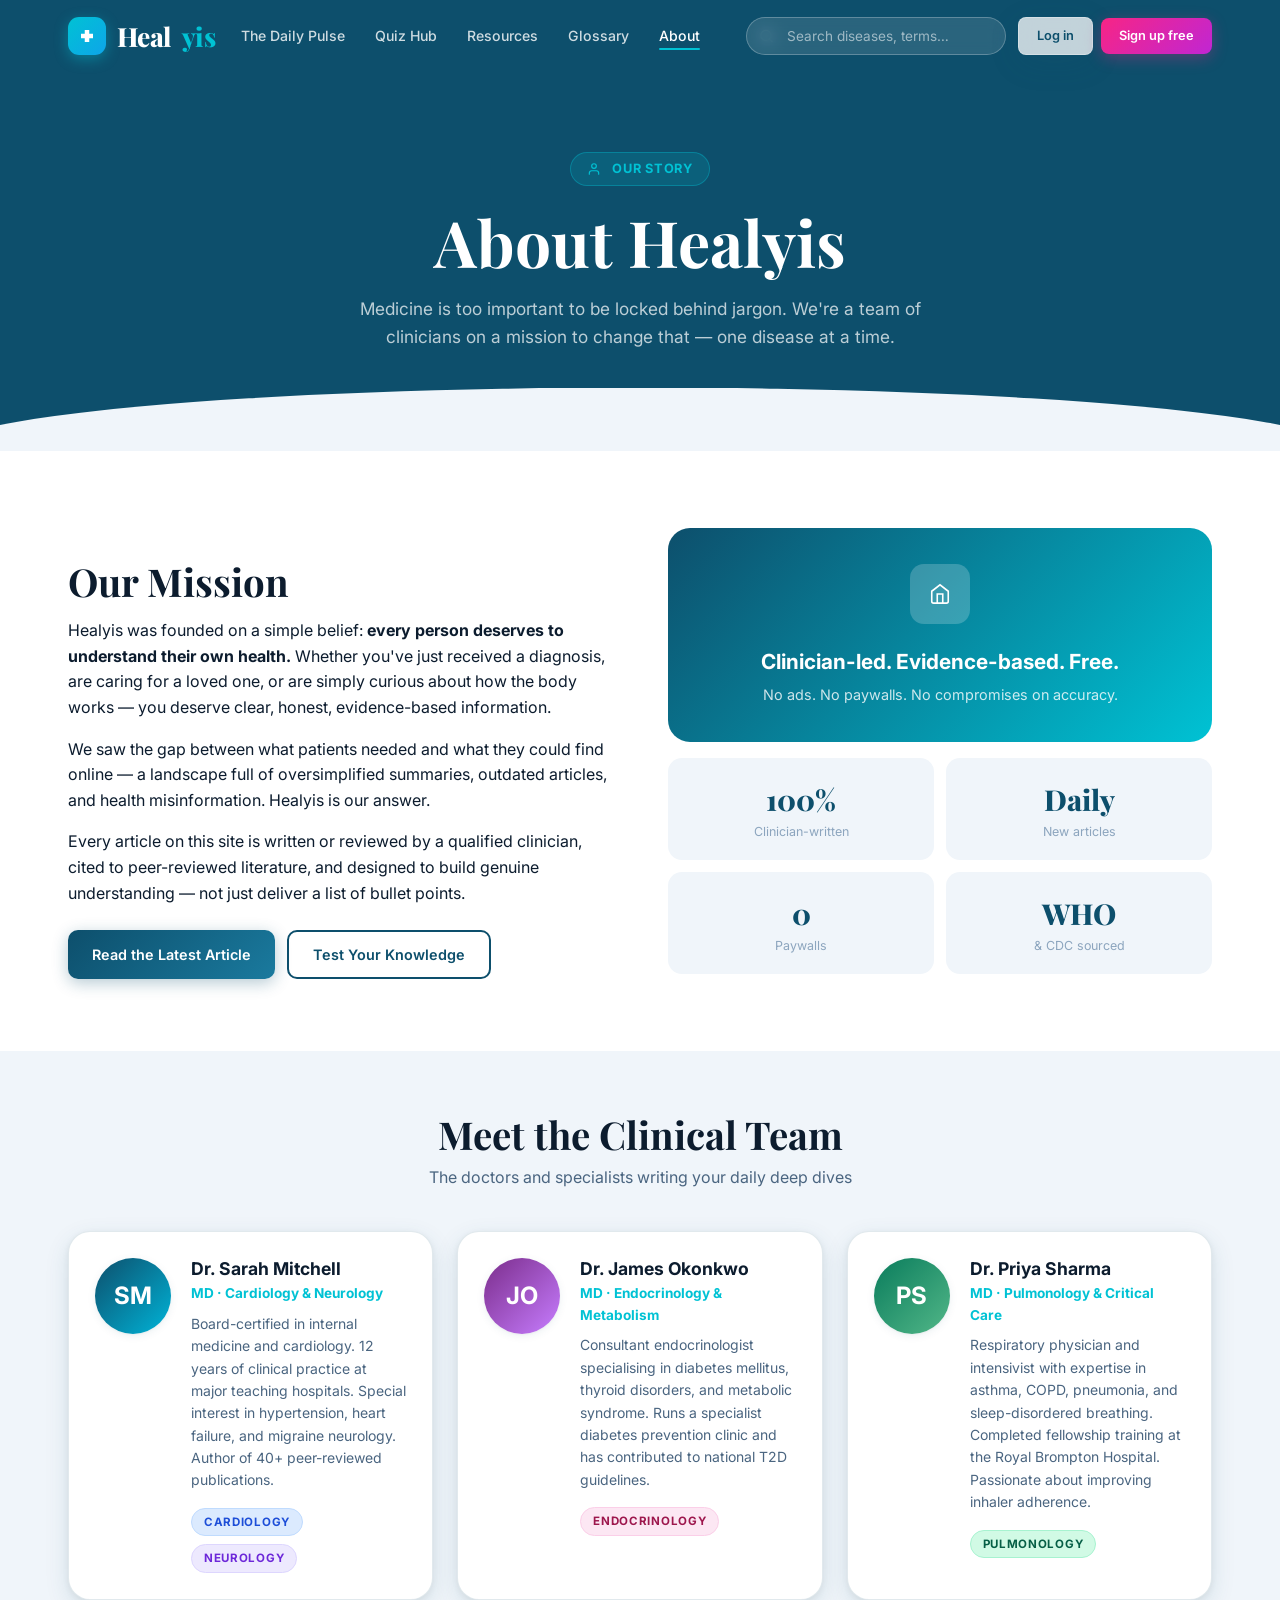
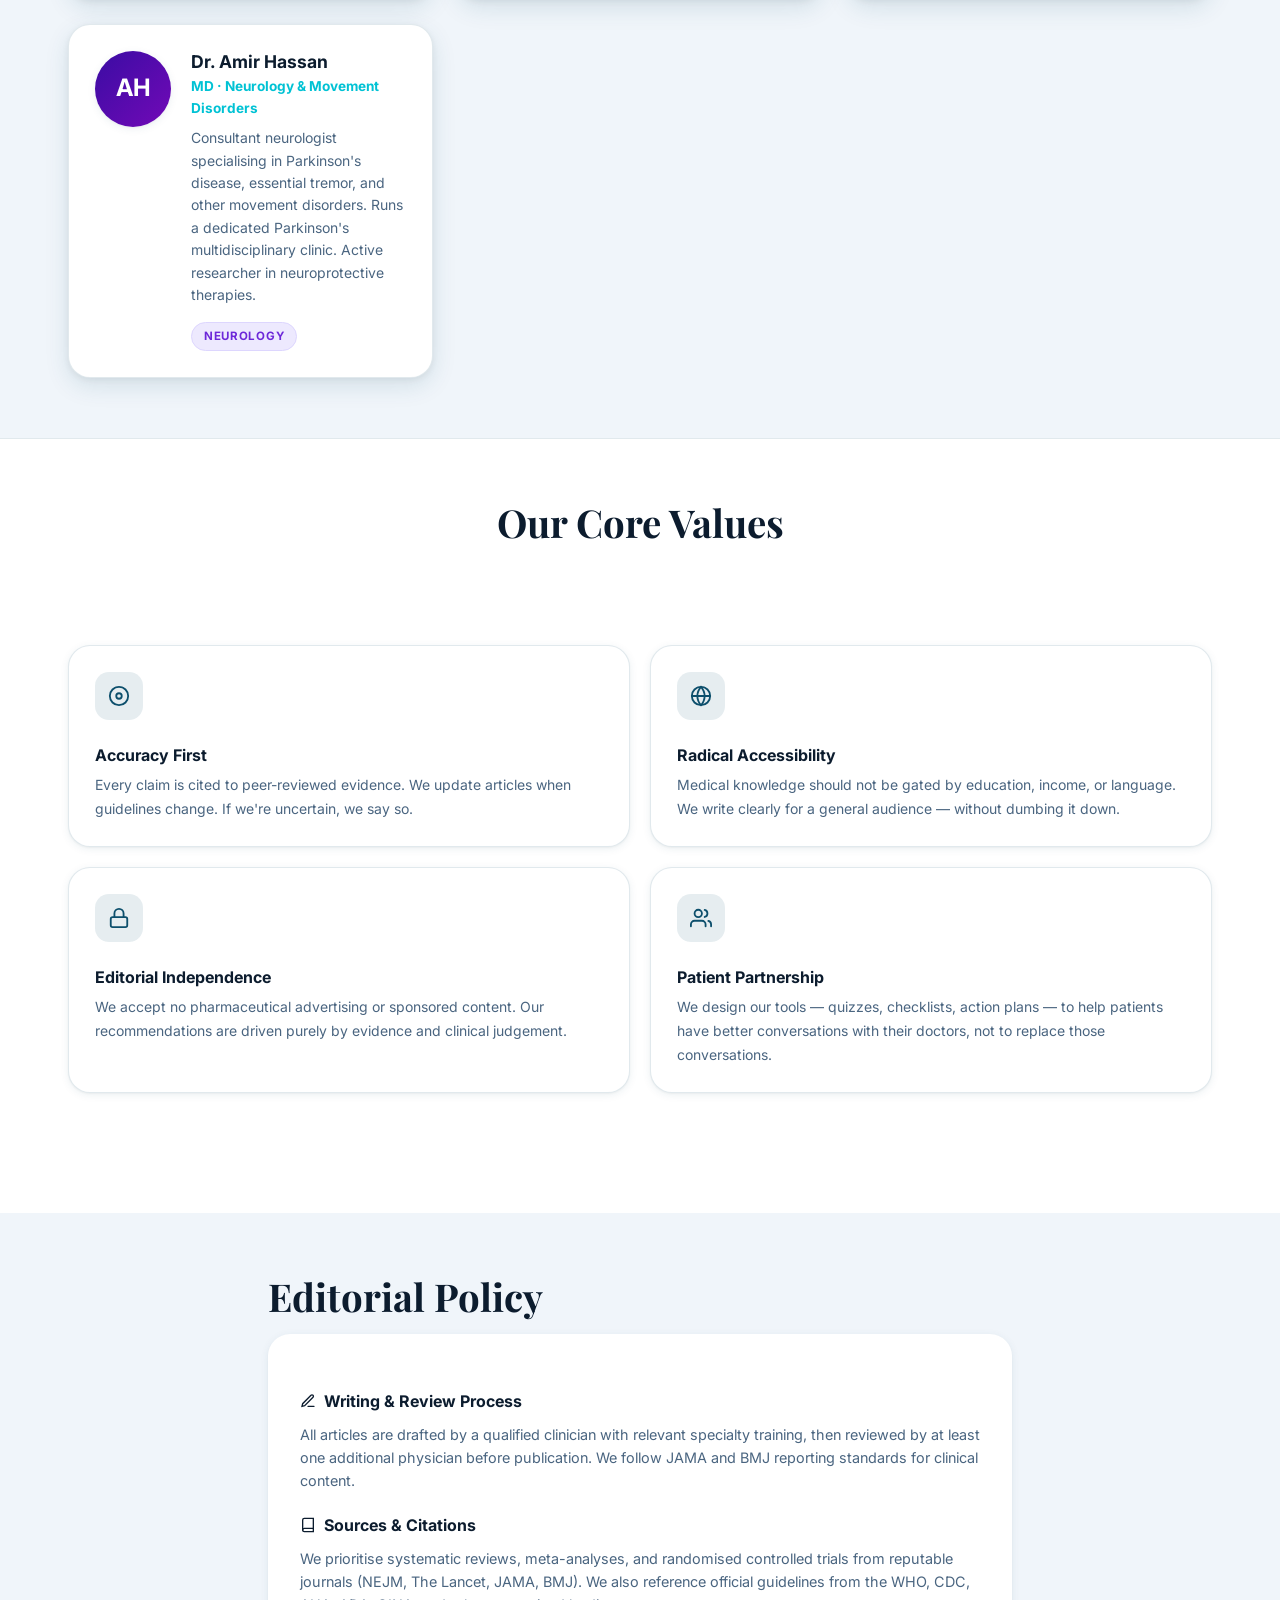
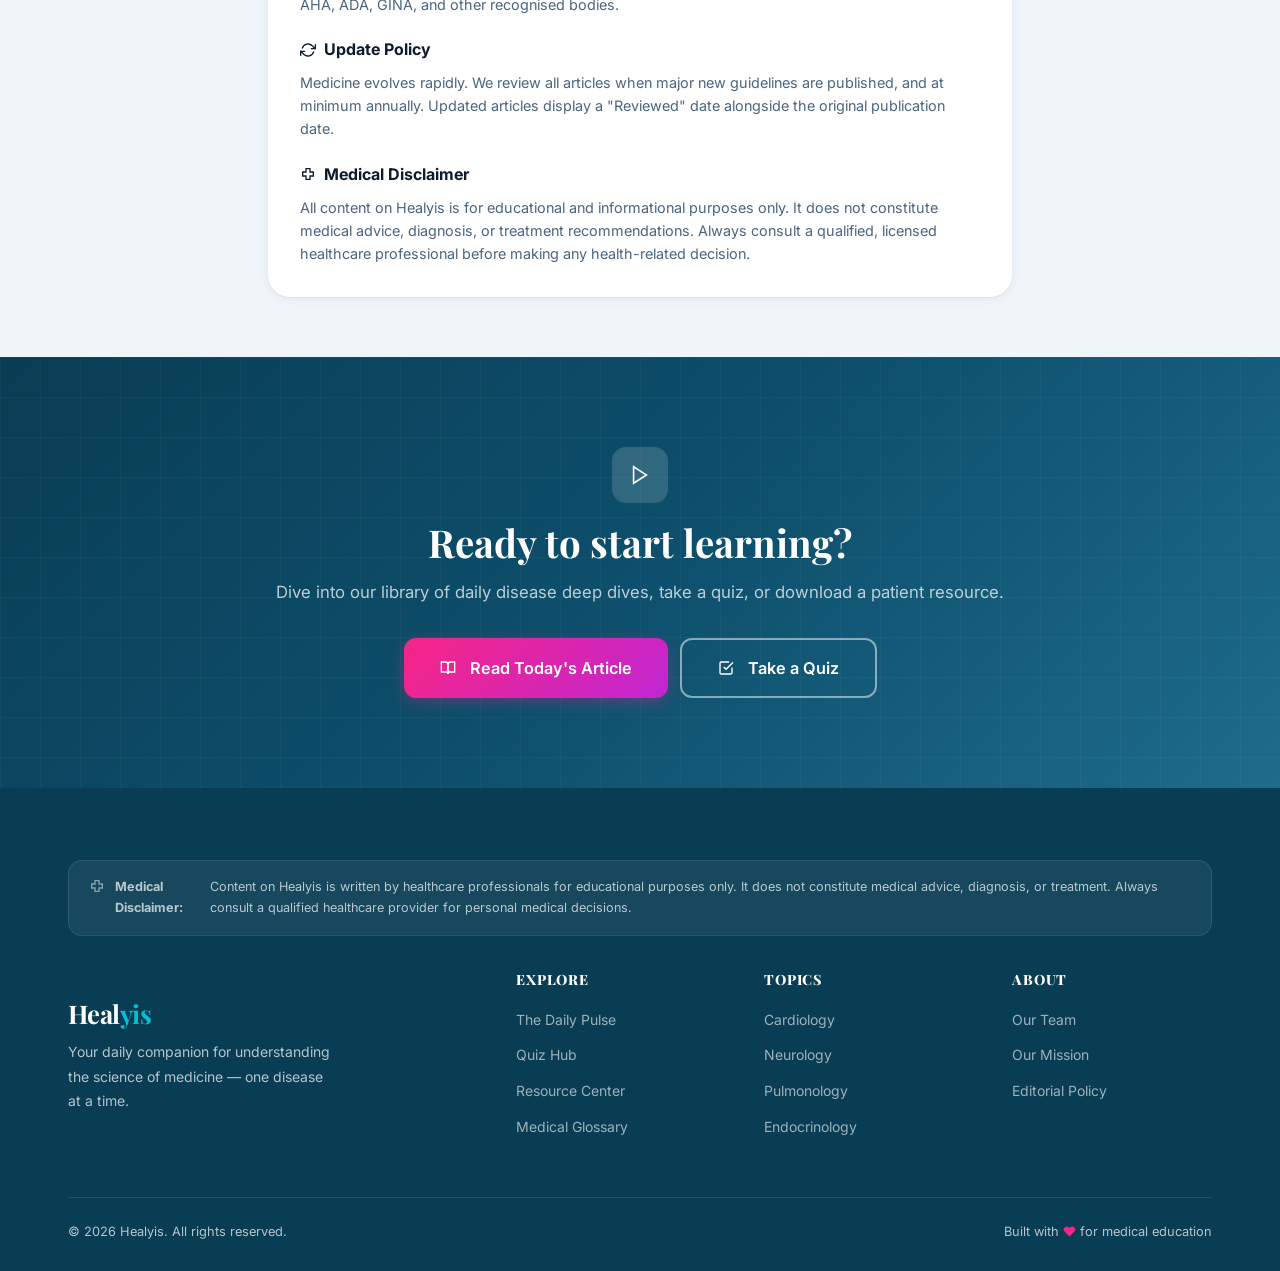
==== commit b633801c: "Full mobile responsiveness overhaul — all pages adapt cleanly to phones/tablets - Replaced all probl" ====
--- a/about.html
+++ b/about.html
@@ -86,7 +86,7 @@
             <h3 style="color:#fff;font-size:1.3rem;margin-bottom:8px">Clinician-led. Evidence-based. Free.</h3>
             <p style="color:rgba(255,255,255,.8);font-size:.9rem;margin:0">No ads. No paywalls. No compromises on accuracy.</p>
           </div>
-          <div style="display:grid;grid-template-columns:1fr 1fr;gap:12px">
+          <div class="stats-mini-grid">
             <div style="background:var(--bg);border-radius:var(--radius);padding:18px;text-align:center">
               <div style="font-size:1.8rem;font-weight:800;color:var(--primary);font-family:'Playfair Display',serif">100%</div>
               <div style="font-size:.78rem;color:var(--text-muted)">Clinician-written</div>
@@ -114,7 +114,7 @@
     <div class="container">
       <h2 style="text-align:center;margin-top:0;margin-bottom:8px">Meet the Clinical Team</h2>
       <p style="text-align:center;color:var(--text-light);margin-bottom:40px">The doctors and specialists writing your daily deep dives</p>
-      <div style="display:grid;grid-template-columns:repeat(auto-fit,minmax(280px,1fr));gap:24px">
+      <div class="team-grid">
 
         <div class="author-profile-card fade-up">
           <div class="author-avatar-lg" style="background:linear-gradient(135deg,#0d4f6c,#00b4d8)">SM</div>
@@ -224,7 +224,7 @@
       <div style="margin-bottom:16px;display:flex;justify-content:center"><div class="feature-icon-wrap" style="--c:#fff;width:56px;height:56px;background:rgba(255,255,255,.15)"><svg viewBox="0 0 24 24" fill="none" stroke="currentColor" stroke-width="1.75" stroke-linecap="round"><path d="M5 3l14 9-14 9V3z"/></svg></div></div>
       <h2 style="margin-top:16px">Ready to start learning?</h2>
       <p>Dive into our library of daily disease deep dives, take a quiz, or download a patient resource.</p>
-      <div style="display:flex;gap:12px;justify-content:center;flex-wrap:wrap">
+      <div class="cta-actions">
         <a href="index.html" class="btn btn-accent btn-lg"><svg viewBox="0 0 24 24" width="16" height="16" fill="none" stroke="currentColor" stroke-width="2" stroke-linecap="round" style="vertical-align:-2px;margin-right:6px"><path d="M2 3h6a4 4 0 014 4v14a3 3 0 00-3-3H2z"/><path d="M22 3h-6a4 4 0 00-4 4v14a3 3 0 013-3h7z"/></svg>Read Today's Article</a>
         <a href="quiz-hub.html" class="btn btn-outline btn-lg" style="border-color:rgba(255,255,255,.5);color:#fff"><svg viewBox="0 0 24 24" width="16" height="16" fill="none" stroke="currentColor" stroke-width="2" stroke-linecap="round" style="vertical-align:-2px;margin-right:6px"><path d="M9 11l3 3L22 4"/><path d="M21 12v7a2 2 0 01-2 2H5a2 2 0 01-2-2V5a2 2 0 012-2h11"/></svg>Take a Quiz</a>
       </div>
--- a/css/style.css
+++ b/css/style.css
@@ -76,10 +76,10 @@
 .icon-btn:hover{background:var(--primary);color:#fff;transform:scale(1.08)}
 
 /* ── Navigation ── */
-.navbar{position:sticky;top:0;z-index:1000;height:var(--nav-h);display:flex;align-items:center;transition:all var(--t) var(--ease)}
+.navbar{position:sticky;top:0;z-index:1000;height:var(--nav-h);display:flex;align-items:stretch;transition:background .3s ease,box-shadow .3s ease,border-color .3s ease;background:var(--primary)}
 .navbar.solid{background:var(--primary)}
 .navbar.scrolled{background:rgba(255,255,255,.88);backdrop-filter:blur(20px) saturate(1.8);border-bottom:1px solid var(--border);box-shadow:0 4px 24px rgba(13,79,108,.08)}
-.nav-inner{display:flex;align-items:center;gap:8px;width:100%}
+.nav-inner{display:flex;align-items:center;gap:12px;width:100%;height:100%}
 .nav-logo{display:flex;align-items:center;gap:11px;font-family:'Playfair Display',serif;font-size:1.65rem;font-weight:800;color:#fff;text-decoration:none;flex-shrink:0;letter-spacing:-.02em;transition:opacity var(--t)}
 .nav-logo:hover{opacity:.85;color:#fff}
 .navbar.scrolled .nav-logo{color:var(--primary)}
@@ -89,16 +89,17 @@
 .logo-mark svg{width:18px;height:18px}
 .navbar.scrolled .logo-mark{box-shadow:0 4px 14px rgba(0,194,212,.25)}
 @keyframes logoPulse{0%,100%{box-shadow:0 4px 14px rgba(0,194,212,.4)}50%{box-shadow:0 4px 22px rgba(0,194,212,.65)}}
-.nav-links{display:flex;align-items:center;list-style:none;padding:0;margin:0 0 0 24px;gap:2px}
+.nav-links{display:flex;align-items:center;list-style:none;padding:0;margin:0;gap:2px}
 .nav-links a{position:relative;color:rgba(255,255,255,.8);font-size:.88rem;font-weight:500;padding:8px 14px;border-radius:8px;text-decoration:none;transition:all var(--t)}
 .nav-links a::after{content:'';position:absolute;bottom:2px;left:14px;right:14px;height:2px;border-radius:1px;background:var(--accent);transform:scaleX(0);transition:transform var(--t) var(--ease-spring)}
-.nav-links a:hover,.nav-links a.active{color:#fff;background:rgba(255,255,255,.12)}
+.nav-links a:hover,.nav-links a.active{color:#fff;background:none}
 .nav-links a.active::after{transform:scaleX(1)}
 .navbar.scrolled .nav-links a{color:var(--text-light)}
-.navbar.scrolled .nav-links a:hover,.navbar.scrolled .nav-links a.active{color:var(--primary);background:var(--surface2)}
+.navbar.scrolled .nav-links a:hover{color:var(--primary);background:none}
+.navbar.scrolled .nav-links a.active{color:var(--primary);background:none}
 .nav-spacer{flex:1}
-.nav-search-wrap{position:relative;max-width:260px;width:100%}
-.nav-search{width:100%;padding:9px 16px 9px 40px;border:1.5px solid rgba(255,255,255,.25);border-radius:24px;background:rgba(255,255,255,.12);color:#fff;font-size:.85rem;outline:none;transition:all var(--t);backdrop-filter:blur(8px)}
+.nav-search-wrap{position:relative;max-width:260px;width:100%;display:flex;align-items:center}
+.nav-search{width:100%;height:38px;padding:0 16px 0 40px;border:1.5px solid rgba(255,255,255,.25);border-radius:24px;background:rgba(255,255,255,.12);color:#fff;font-size:.85rem;outline:none;transition:all var(--t);backdrop-filter:blur(8px)}
 .nav-search::placeholder{color:rgba(255,255,255,.55)}
 .nav-search:focus{background:rgba(255,255,255,.22);border-color:rgba(255,255,255,.5);box-shadow:0 0 0 4px rgba(0,194,212,.2)}
 .navbar.scrolled .nav-search{border-color:var(--border);background:var(--surface2);color:var(--text)}
@@ -114,7 +115,7 @@
 .search-result-icon svg{width:100%;height:100%}
 .search-result-info h4{font-family:'Inter';font-size:.85rem;font-weight:600;margin:0 0 2px}
 .search-result-info p{font-size:.75rem;color:var(--text-muted);margin:0}
-.nav-auth{display:flex;align-items:center;gap:8px;margin-left:12px}
+.nav-auth{display:flex;align-items:center;gap:8px;flex-shrink:0}
 .nav-user-wrap{position:relative}
 .nav-user-pill{display:flex;align-items:center;gap:8px;padding:5px 10px 5px 5px;background:rgba(255,255,255,.14);border-radius:50px;cursor:pointer;transition:all var(--t);border:1px solid rgba(255,255,255,.2)}
 .nav-user-pill:hover{background:rgba(255,255,255,.24)}
@@ -170,6 +171,30 @@
 
 /* ── Hero ── */
 .home-hero{position:relative;background:var(--primary);overflow:hidden;min-height:100vh;display:flex;align-items:center}
+/* ── Hero inner layout ── */
+.home-hero-inner{position:relative;z-index:2;display:grid;grid-template-columns:1fr 420px;gap:60px;align-items:center;padding:110px 0 80px;width:100%}
+.home-hero-content{position:relative}
+/* hero text — force white on dark bg */
+.home-hero h1{color:#fff;margin-bottom:20px;letter-spacing:-.03em;animation:fadeUp .6s var(--ease-out) .1s both;font-size:clamp(2.6rem,5vw,4rem);line-height:1.1}
+.home-hero h1 em{font-style:italic;color:var(--accent)}
+.home-hero>div>div>.home-hero-content>p,.home-hero-content>p{color:rgba(255,255,255,.75);font-size:1.05rem;max-width:520px;margin-bottom:36px;line-height:1.78;animation:fadeUp .6s var(--ease-out) .2s both}
+.hero-badge{display:inline-flex;align-items:center;gap:8px;background:rgba(0,194,212,.15);border:1px solid rgba(0,194,212,.4);color:#fff;font-size:.8rem;font-weight:600;letter-spacing:.04em;padding:6px 16px;border-radius:50px;margin-bottom:22px;width:fit-content;animation:fadeUp .5s var(--ease-out) both}
+.badge-dot{width:7px;height:7px;border-radius:50%;background:var(--accent);animation:pulse 2s ease-in-out infinite;box-shadow:0 0 8px var(--accent);flex-shrink:0}
+.hero-actions{display:flex;gap:14px;flex-wrap:wrap;animation:fadeUp .6s var(--ease-out) .3s both}
+/* Stats row */
+.home-hero .hero-stats{display:flex;gap:32px;margin-top:48px;padding-top:32px;border-top:1px solid rgba(255,255,255,.12);flex-wrap:wrap;animation:fadeUp .6s var(--ease-out) .4s both}
+.stat-item{text-align:center}
+.home-hero .stat-num{font-size:2rem;font-weight:800;font-family:'Playfair Display',serif;color:var(--accent);line-height:1;display:block}
+.home-hero .stat-lbl{font-size:.73rem;color:rgba(255,255,255,.58);font-weight:500;margin-top:4px;display:block}
+/* Right side visual card */
+.home-hero-visual{position:relative;z-index:2;animation:fadeUp .7s var(--ease-out) .25s both}
+.hero-card-preview{background:rgba(255,255,255,.1);backdrop-filter:blur(20px);border:1px solid rgba(255,255,255,.18);border-radius:var(--radius-xl);padding:28px;color:#fff;box-shadow:0 20px 60px rgba(0,0,0,.25);animation:float 6s ease-in-out infinite}
+.progress-ring{display:inline-flex;align-items:center;justify-content:center;width:52px;height:52px;border-radius:50%;background:linear-gradient(135deg,var(--accent),var(--accent2));font-size:.85rem;font-weight:800;color:#fff;margin-bottom:16px;box-shadow:0 4px 16px rgba(0,194,212,.4)}
+.hero-card-preview h3{color:#fff;font-size:1.05rem;margin-bottom:6px;line-height:1.35}
+.hero-card-preview p{color:rgba(255,255,255,.65);font-size:.82rem;margin-bottom:16px}
+.mini-tags{display:flex;gap:6px;flex-wrap:wrap}
+.mini-tag{font-size:.68rem;font-weight:700;text-transform:uppercase;letter-spacing:.05em;padding:3px 10px;border-radius:50px;background:rgba(255,255,255,.12);border:1px solid rgba(255,255,255,.2);color:rgba(255,255,255,.8)}
+@media(max-width:1100px){.home-hero-inner{grid-template-columns:1fr;padding:80px 0 60px}.home-hero-visual{display:none}}
 .hero-gradient-bg{position:absolute;inset:0;background:linear-gradient(-45deg,#0a3d54,#0d4f6c,#0e6b8a,#00c2d4,#6366f1,#8b5cf6,#0d4f6c,#093d54);background-size:400% 400%;animation:gradientShift 15s ease infinite;opacity:.92}
 .hero-blob{position:absolute;border-radius:50%;filter:blur(60px);animation:blobMove 12s ease-in-out infinite;pointer-events:none}
 .hero-blob-1{width:600px;height:600px;background:rgba(0,194,212,.18);top:-200px;right:-100px}
@@ -399,8 +424,8 @@
 .download-btn:hover{background:var(--primary-dark);transform:translateY(-2px);box-shadow:0 4px 14px rgba(13,79,108,.3)}
 
 /* ── Auth Page ── */
-.auth-page{min-height:100vh;display:grid;grid-template-columns:1fr 1fr}
-.auth-visual{background:var(--primary);position:relative;overflow:hidden;display:flex;align-items:center;justify-content:center;flex-direction:column;padding:60px 48px;text-align:center}
+.auth-page{min-height:100vh;display:grid;grid-template-columns:1fr 1fr;align-items:start}
+.auth-visual{background:var(--primary);position:sticky;top:0;height:100vh;overflow:hidden;display:flex;align-items:center;justify-content:center;flex-direction:column;padding:60px 48px;text-align:center}
 .auth-visual-bg{position:absolute;inset:0;background:linear-gradient(-45deg,#0d4f6c,#093d54,#0e6b8a,#6366f1);background-size:400% 400%;animation:gradientShift 14s ease infinite}
 .auth-visual-grid{position:absolute;inset:0;background-image:linear-gradient(rgba(255,255,255,.03) 1px,transparent 1px),linear-gradient(90deg,rgba(255,255,255,.03) 1px,transparent 1px);background-size:40px 40px}
 .auth-visual-content{position:relative;z-index:1}
@@ -411,7 +436,7 @@
 .auth-feature-icon{font-size:1.5rem;flex-shrink:0}
 .auth-feature-text h4{color:#fff;font-size:.9rem;font-family:'Inter';font-weight:700;margin-bottom:2px}
 .auth-feature-text p{color:rgba(255,255,255,.65);font-size:.78rem;margin:0}
-.auth-form-panel{display:flex;align-items:center;justify-content:center;padding:60px 48px;background:var(--bg);overflow-y:auto}
+.auth-form-panel{display:flex;align-items:flex-start;justify-content:center;padding:80px 48px;background:var(--bg);min-height:100vh}
 .auth-form-wrap{width:100%;max-width:420px}
 .auth-form-header{margin-bottom:32px}
 .auth-form-header h1{font-size:2rem;margin-bottom:8px;letter-spacing:-.03em}
@@ -434,7 +459,7 @@
 .auth-switch button:hover{text-decoration:underline}
 
 /* ── Admin ── */
-.admin-layout{display:grid;grid-template-columns:260px 1fr;min-height:100vh}
+.admin-layout{display:grid;grid-template-columns:260px 1fr;height:100vh;overflow:hidden}
 .admin-sidebar{background:var(--primary-dark);padding:28px 0;position:sticky;top:0;height:100vh;overflow-y:auto;display:flex;flex-direction:column}
 .admin-sidebar-logo{padding:0 24px 28px;border-bottom:1px solid rgba(255,255,255,.1);margin-bottom:16px}
 .admin-sidebar-logo h2{font-family:'Playfair Display',serif;color:#fff;font-size:1.5rem;margin:0;letter-spacing:-.02em}
@@ -463,8 +488,7 @@
 .stat-card-value{font-size:2.2rem;font-weight:800;font-family:'Playfair Display',serif;line-height:1}
 .stat-card-sub{font-size:.78rem;color:var(--text-muted);margin-top:6px}
 .stat-card-icon{position:absolute;right:20px;top:50%;transform:translateY(-50%);font-size:2.5rem;opacity:.12}
-.admin-panel{display:none}
-.admin-panel.active{display:block;animation:fadeIn .3s var(--ease-out)}
+.admin-panel-legacy{display:none}
 .admin-card{background:var(--surface);border-radius:var(--radius-lg);padding:28px;border:1px solid var(--border);box-shadow:var(--shadow-sm);margin-bottom:24px}
 .admin-card-header{display:flex;align-items:center;justify-content:space-between;margin-bottom:24px;padding-bottom:18px;border-bottom:1px solid var(--border)}
 .admin-card-header h2{font-size:1.2rem;margin:0;font-family:'Playfair Display',serif}
@@ -530,6 +554,7 @@
 .footer-disclaimer svg{flex-shrink:0;margin-top:1px;opacity:.7}
 .feature-icon-wrap{width:48px;height:48px;border-radius:14px;background:color-mix(in srgb,var(--c,var(--primary)) 12%,transparent);display:flex;align-items:center;justify-content:center;color:var(--c,var(--primary))}
 .feature-icon-wrap svg{width:22px;height:22px}
+.step-num{width:48px;height:48px;border-radius:50%;background:linear-gradient(135deg,var(--primary),var(--accent));display:flex;align-items:center;justify-content:center;color:#fff;font-size:1.25rem;font-weight:700;line-height:1}
 .footer-bottom{padding-top:24px;border-top:1px solid rgba(255,255,255,.1);display:flex;align-items:center;justify-content:space-between;font-size:.8rem;flex-wrap:wrap;gap:14px}
 
 /* ── Features strip ── */
@@ -643,12 +668,12 @@
 
 /* ── Admin extras ── */
 .admin-sidebar-logo{display:flex;align-items:center;gap:10px;font-family:'Playfair Display',serif;font-size:1.4rem;font-weight:800;color:#fff;text-decoration:none;padding:28px 24px 24px;border-bottom:1px solid rgba(255,255,255,.1);margin-bottom:8px}
-.admin-main{background:var(--bg);overflow-y:auto;min-height:100vh;padding:0}
+.admin-main{background:var(--bg);overflow-y:auto;height:100vh;padding:0;display:flex;flex-direction:column}
 .admin-topbar-left{display:flex;align-items:center;gap:16px}
 .admin-topbar-right{display:flex;align-items:center;gap:10px}
 .admin-page-title{margin:0;font-size:1.3rem}
-.admin-panel{padding:28px 32px}
-.admin-panel.hidden{display:none}
+.admin-panel{display:block;padding:28px 32px;animation:fadeIn .25s var(--ease-out);flex:1;overflow-y:auto}
+.admin-panel.hidden{display:none!important}
 .admin-grid-2{display:grid;grid-template-columns:1fr 1fr;gap:24px}
 .admin-stats{display:grid;grid-template-columns:repeat(4,1fr);gap:20px;margin-bottom:28px}
 .admin-stat-card{background:var(--surface);border-radius:var(--radius-lg);padding:24px;border:1px solid var(--border);border-top:3px solid var(--stat-color,var(--primary));display:flex;align-items:center;gap:16px;box-shadow:var(--shadow-sm)}
@@ -693,8 +718,117 @@
 .modal-footer{padding:16px 28px;border-top:1px solid var(--border);display:flex;justify-content:flex-end;gap:10px;flex-shrink:0}
 .quiz-question-editor{background:var(--bg);border:1px solid var(--border);border-radius:var(--radius);padding:20px}
 
+/* ── Shared grid helpers (desktop defaults, overridden in media queries) ── */
+.features-strip-grid{display:grid;grid-template-columns:repeat(4,1fr);gap:32px;text-align:center}
+.team-grid{display:grid;grid-template-columns:repeat(auto-fit,minmax(280px,1fr));gap:24px}
+.stats-mini-grid{display:grid;grid-template-columns:1fr 1fr;gap:12px}
+.quiz-stats-bar{display:flex;gap:40px;justify-content:center;flex-wrap:wrap;align-items:center}
+.steps-grid{display:grid;grid-template-columns:repeat(4,1fr);gap:24px;text-align:center}
+.tips-grid{display:grid;grid-template-columns:repeat(auto-fit,minmax(260px,1fr));gap:24px}
+.cta-actions{display:flex;gap:12px;justify-content:center;flex-wrap:wrap}
+
 /* ── Responsive ── */
-@media(max-width:1100px){.hero-content{grid-template-columns:1fr}.hero-visual{display:none}.hero-content{padding:80px 0 60px}.post-layout{grid-template-columns:1fr}.admin-stats{grid-template-columns:1fr 1fr}.footer-grid{grid-template-columns:1fr 1fr}}
-@media(max-width:900px){.admin-layout{grid-template-columns:1fr}.admin-sidebar{display:none}.about-grid{grid-template-columns:1fr}.values-grid{grid-template-columns:1fr}}
-@media(max-width:768px){.nav-links,.nav-search-wrap{display:none}.nav-menu-btn{display:flex;align-items:center;justify-content:center}.posts-grid{grid-template-columns:1fr}.post-card.featured{flex-direction:column}.post-card.featured .card-hero{width:100%;height:180px}.hero-stats{flex-wrap:wrap;gap:20px}.auth-page{grid-template-columns:1fr}.auth-visual{display:none}.auth-logo-mobile{display:flex}.admin-stats{grid-template-columns:1fr 1fr}.admin-grid-2{grid-template-columns:1fr}.form-grid-2{grid-template-columns:1fr}.form-row{grid-template-columns:1fr}.footer-grid{grid-template-columns:1fr}.quiz-hub-grid{grid-template-columns:1fr}}
-@media(max-width:480px){.container{padding:0 18px}.admin-stats{grid-template-columns:1fr}.hero-ctas{flex-direction:column}.auth-form-panel{padding:40px 24px}.modal-header,.modal-body{padding:20px 22px}}
+
+/* ── Tablet landscape (≤1100px) ── */
+@media(max-width:1100px){
+  .home-hero-inner{grid-template-columns:1fr}
+  .home-hero-visual{display:none}
+  .home-hero-inner{padding:80px 0 60px}
+  .post-layout{grid-template-columns:1fr}
+  .post-sidebar{display:none}
+  .admin-stats{grid-template-columns:1fr 1fr}
+  .footer-grid{grid-template-columns:1fr 1fr;gap:32px}
+  .features-strip-grid{grid-template-columns:repeat(2,1fr);gap:24px}
+}
+
+/* ── Tablet portrait (≤900px) ── */
+@media(max-width:900px){
+  .admin-layout{grid-template-columns:1fr}
+  .admin-sidebar{display:none}
+  .about-grid{grid-template-columns:1fr;gap:32px}
+  .values-grid{grid-template-columns:1fr 1fr}
+  .steps-grid{grid-template-columns:repeat(2,1fr);gap:16px}
+  .tips-grid{grid-template-columns:repeat(2,1fr);gap:20px}
+  .team-grid{grid-template-columns:repeat(2,1fr)}
+}
+
+/* ── Mobile (≤768px) ── */
+@media(max-width:768px){
+  .nav-links,.nav-search-wrap{display:none}
+  .nav-menu-btn{display:flex;align-items:center;justify-content:center}
+  .posts-grid{grid-template-columns:1fr}
+  .quiz-hub-grid{grid-template-columns:1fr}
+  .resources-grid{grid-template-columns:1fr}
+  .post-card.featured{flex-direction:column}
+  .post-card.featured .card-hero{width:100%;height:180px}
+  .hero-stats{flex-wrap:wrap;gap:16px}
+  .hero-actions{flex-direction:column;align-items:stretch}
+  .hero-actions .btn{justify-content:center;text-align:center}
+  .auth-page{grid-template-columns:1fr}
+  .auth-visual{display:none}
+  .auth-logo-mobile{display:flex}
+  .admin-stats{grid-template-columns:1fr 1fr}
+  .admin-grid-2{grid-template-columns:1fr}
+  .form-grid-2{grid-template-columns:1fr}
+  .form-row{grid-template-columns:1fr}
+  .footer-grid{grid-template-columns:1fr 1fr;gap:24px}
+  .footer-bottom{flex-direction:column;text-align:center;gap:8px}
+  .about-grid{grid-template-columns:1fr;gap:28px}
+  .values-grid{grid-template-columns:1fr}
+  .team-grid{grid-template-columns:1fr}
+  .features-strip-grid{grid-template-columns:repeat(2,1fr);gap:20px}
+  .steps-grid{grid-template-columns:repeat(2,1fr);gap:16px}
+  .tips-grid{grid-template-columns:repeat(2,1fr);gap:16px}
+  .quiz-stats-bar{gap:20px}
+  .newsletter-section{padding:56px 0}
+  .home-hero-inner{padding:64px 0 48px}
+  .page-hero{padding:48px 0}
+  .cta-actions{gap:10px}
+  .modal-box{margin:0 12px;max-height:95vh}
+}
+
+/* ── Small phones (≤480px) ── */
+@media(max-width:480px){
+  .container{padding:0 16px}
+  .admin-stats{grid-template-columns:1fr}
+  .auth-form-panel{padding:36px 20px}
+  .modal-header,.modal-body{padding:16px 18px}
+  .footer-grid{grid-template-columns:1fr;gap:28px}
+  .features-strip-grid{grid-template-columns:1fr;gap:20px}
+  .tips-grid{grid-template-columns:1fr;gap:16px}
+  .team-grid{grid-template-columns:1fr}
+  .steps-grid{grid-template-columns:repeat(2,1fr);gap:12px}
+  .quiz-stats-bar{gap:16px}
+  .newsletter-section{padding:44px 0}
+  .newsletter-form{flex-direction:column;align-items:stretch;gap:10px}
+  .newsletter-input{min-width:0;width:100%}
+  .glossary-search-input{min-width:0;width:100%}
+  .home-hero-inner{padding:52px 0 36px}
+  .page-hero{padding:36px 0}
+  .page-hero h1{font-size:clamp(1.8rem,9vw,2.4rem)}
+  .home-hero h1{font-size:clamp(2rem,9vw,3rem)}
+  .hero-actions{gap:10px}
+  .btn-lg{padding:12px 22px;font-size:.95rem}
+  .cta-actions{flex-direction:column;align-items:center}
+  .about-grid{gap:24px}
+  .values-grid{gap:14px}
+  .stats-mini-grid{gap:8px}
+  .post-layout{gap:0}
+  .home-hero .hero-stats{gap:16px;flex-wrap:wrap}
+  .home-hero .stat-item{min-width:60px}
+  .admin-grid-2{gap:16px}
+  .admin-card{padding:20px}
+}
+
+/* ── Tiny phones (≤375px) ── */
+@media(max-width:375px){
+  .container{padding:0 14px}
+  .steps-grid{grid-template-columns:1fr}
+  .features-strip-grid{gap:18px}
+  .hero-actions .btn{padding:11px 18px;font-size:.88rem}
+  .modal-header,.modal-body{padding:14px 16px}
+  .admin-quick-action{padding:12px}
+  .page-hero h1,.home-hero h1{font-size:clamp(1.6rem,9vw,2.2rem)}
+  .footer-grid{gap:22px}
+  .quiz-stats-bar{gap:12px}
+}
